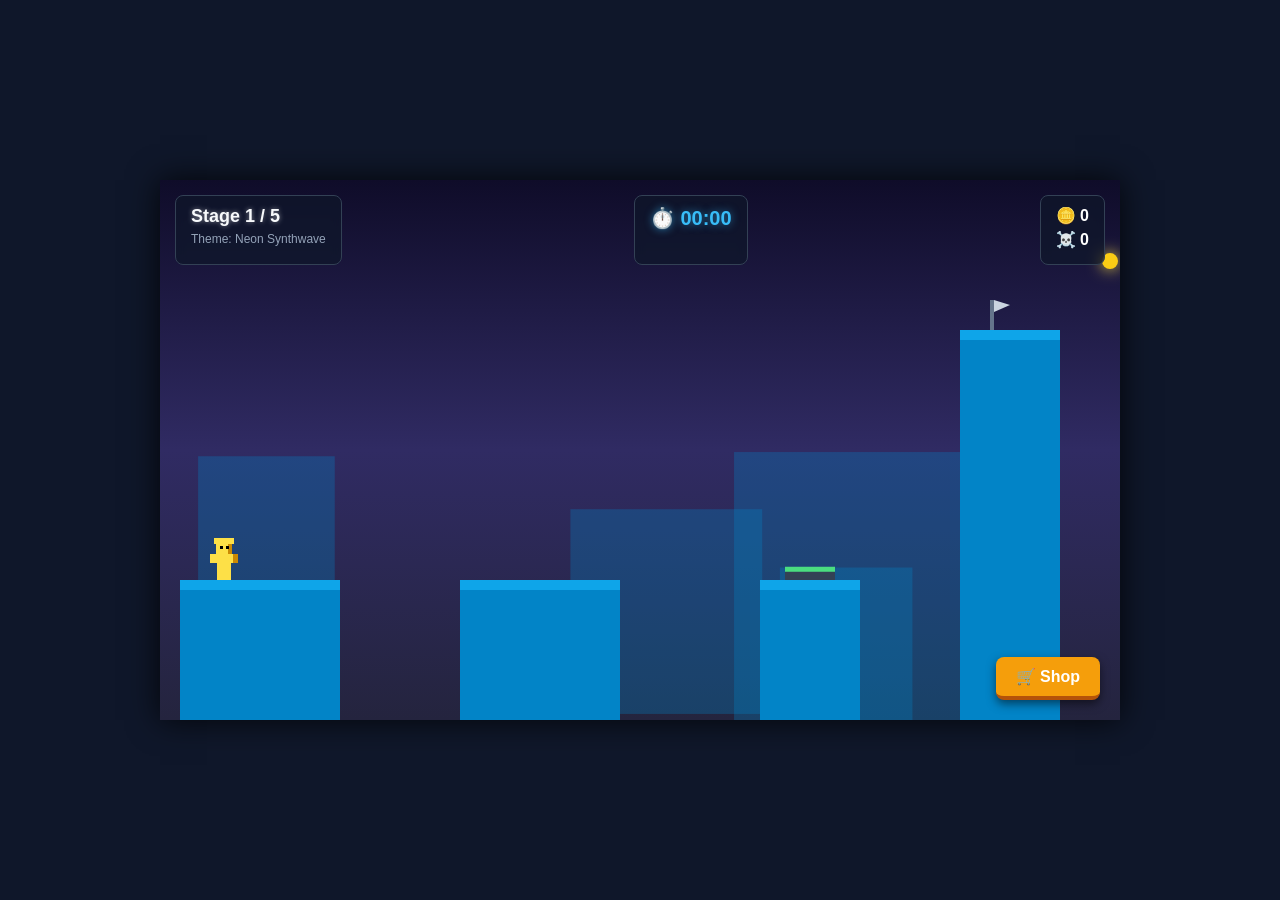
==== index.html @ c8b8598f "Add files via upload" ====
<!DOCTYPE html>
<html lang="en">
<head>
    <meta charset="UTF-8">
    <meta name="viewport" content="width=device-width, initial-scale=1.0, maximum-scale=1.0, user-scalable=no">
    <title>Obby Stage Rush - Advanced Stages</title>
    <style>
        * { box-sizing: border-box; margin: 0; padding: 0; user-select: none; font-family: 'Segoe UI', Tahoma, Geneva, Verdana, sans-serif; }
        body { background: #0f172a; color: white; overflow: hidden; display: flex; justify-content: center; align-items: center; height: 100vh; }
        #game-container { position: relative; width: 100vw; height: 100vh; max-width: 960px; max-height: 540px; background: #000; box-shadow: 0 0 30px rgba(0,0,0,0.8); }
        canvas { display: block; width: 100%; height: 100%; object-fit: contain; }
        
        /* UI Overlay */
        #ui-layer { position: absolute; top: 0; left: 0; width: 100%; padding: 15px; display: flex; justify-content: space-between; pointer-events: none; }
        .ui-box { background: rgba(15, 23, 42, 0.7); backdrop-filter: blur(5px); padding: 10px 15px; border-radius: 8px; border: 1px solid #334155; pointer-events: auto; }
        #top-left h2 { font-size: 18px; color: #f8fafc; text-shadow: 0 0 5px rgba(255,255,255,0.5); }
        #top-left p { font-size: 12px; color: #94a3b8; margin-top: 5px; }
        #top-center { font-size: 20px; font-weight: bold; color: #38bdf8; text-align: center; text-shadow: 0 0 8px rgba(56,189,248,0.6); }
        #top-right { text-align: right; }
        #top-right p { font-size: 16px; margin-bottom: 5px; font-weight: bold; }
        
        /* Buttons */
        .btn-row { position: absolute; bottom: 20px; right: 20px; display: flex; gap: 10px; pointer-events: auto; }
        .action-btn { background: #3b82f6; color: white; border: none; padding: 10px 20px; font-size: 16px; font-weight: bold; border-radius: 8px; cursor: pointer; border-bottom: 4px solid #1d4ed8; transition: transform 0.1s; box-shadow: 0 4px 10px rgba(0,0,0,0.5); }
        .action-btn:active { transform: translateY(4px); border-bottom: 0px; margin-top: 4px; box-shadow: none; }
        .action-btn.shop { background: #f59e0b; border-color: #b45309; }

        /* Modals */
        .modal { position: absolute; top: 0; left: 0; width: 100%; height: 100%; background: rgba(0,0,0,0.85); backdrop-filter: blur(8px); display: flex; justify-content: center; align-items: center; z-index: 100; pointer-events: auto; }
        .hidden { display: none !important; }
        .modal-content { background: #1e293b; padding: 30px; border-radius: 12px; width: 90%; max-width: 600px; text-align: center; border: 2px solid #475569; position: relative; max-height: 90%; overflow-y: auto; box-shadow: 0 0 20px rgba(0,0,0,0.8); }
        .modal-content h1 { margin-bottom: 20px; color: #f8fafc; }
        .close-btn { position: absolute; top: 15px; right: 15px; background: #ef4444; border: none; color: white; width: 30px; height: 30px; border-radius: 5px; cursor: pointer; font-weight: bold; }
        
        /* Shop Grid */
        #shop-items { display: grid; grid-template-columns: repeat(auto-fit, minmax(130px, 1fr)); gap: 15px; margin-bottom: 20px; }
        .shop-card { background: #334155; padding: 15px; border-radius: 8px; text-align: center; border: 2px solid transparent; transition: 0.2s; }
        .shop-card.selected { border-color: #22c55e; background: #064e3b; box-shadow: 0 0 15px rgba(34, 197, 94, 0.4); }
        .shop-card h4 { margin-bottom: 5px; color: #f8fafc; }
        .shop-card p { font-size: 14px; color: #cbd5e1; margin-bottom: 10px; }
        .shop-card button { margin-top: 5px; width: 100%; padding: 8px; border: none; border-radius: 4px; background: #3b82f6; color: white; font-weight: bold; cursor: pointer; transition: 0.2s; }
        .shop-card button:hover:not(:disabled) { background: #2563eb; }
        .shop-card button:disabled { background: #64748b; cursor: not-allowed; }

        /* Mobile Controls */
        #mobile-controls { position: absolute; bottom: 20px; left: 20px; width: calc(100% - 40px); display: none; justify-content: space-between; pointer-events: none; }
        .d-pad { display: flex; gap: 10px; pointer-events: auto; }
        .control-btn { width: 60px; height: 60px; background: rgba(255,255,255,0.1); border: 2px solid rgba(255,255,255,0.3); border-radius: 50%; color: white; font-size: 24px; font-weight: bold; display: flex; justify-content: center; align-items: center; backdrop-filter: blur(4px); }
        .control-btn:active { background: rgba(255,255,255,0.3); }
        .action-pad { pointer-events: auto; }

        @media (max-width: 768px) {
            #mobile-controls { display: flex; }
            .btn-row { top: 20px; bottom: auto; right: 20px; }
            #ui-layer { display: none; } 
        }
    </style>
</head>
<body>

<div id="game-container">
    <canvas id="gameCanvas"></canvas>
    <div id="ui-layer">
        <div class="ui-box" id="top-left">
            <h2 id="level-title">Stage 1 / 5</h2>
            <p id="theme-name">Theme: Neon Synthwave</p>
        </div>
        <div class="ui-box" id="top-center">
            <span id="timer-display">⏱️ 00:00</span>
        </div>
        <div class="ui-box" id="top-right">
            <p id="coin-counter">🪙 0</p>
            <p id="death-counter">☠️ 0</p>
        </div>
    </div>
    <div class="btn-row"><button class="action-btn shop" id="open-shop-btn">🛒 Shop</button></div>
    <div id="mobile-controls">
        <div class="d-pad"><div class="control-btn" id="btn-left">◄</div><div class="control-btn" id="btn-right">►</div></div>
        <div class="action-pad"><div class="control-btn" id="btn-jump">▲</div></div>
    </div>
    <div id="shop-modal" class="modal hidden">
        <div class="modal-content">
            <button class="close-btn" id="close-shop-btn">X</button>
            <h1>Character Shop</h1>
            <p style="margin-bottom: 20px; color: #cbd5e1;">Use coins found in levels to unlock new styles!</p>
            <div id="shop-items"></div>
        </div>
    </div>
</div>

<script>
const canvas = document.getElementById('gameCanvas');
const ctx = canvas.getContext('2d');
canvas.width = 960; canvas.height = 540;

const levelTitleUI = document.getElementById('level-title');
const coinCounterUI = document.getElementById('coin-counter');
const deathCounterUI = document.getElementById('death-counter');
const themeNameUI = document.getElementById('theme-name');
const shopModal = document.getElementById('shop-modal');
const openShopBtn = document.getElementById('open-shop-btn');
const closeShopBtn = document.getElementById('close-shop-btn');
const shopItemsContainer = document.getElementById('shop-items');

let audioCtx = null;
function initAudio() { if (!audioCtx) audioCtx = new (window.AudioContext || window.webkitAudioContext)(); if (audioCtx.state === 'suspended') audioCtx.resume(); }

const SKINS = [
    { id: 'king', name: 'King', cost: 0, color: '#fde047', dark: '#ca8a04', type: 'king' },
    { id: 'knight', name: 'Knight', cost: 10, color: '#84cc16', dark: '#4d7c0f', type: 'knight' },
    { id: 'wizard', name: 'Wizard', cost: 25, color: '#3b82f6', dark: '#1d4ed8', type: 'wizard' },
    { id: 'ninja', name: 'Ninja', cost: 50, color: '#a855f7', dark: '#7e22ce', type: 'ninja' }
];

let unlockedSkins = ['king']; let equippedSkin = SKINS[0];
let coins = 0; let currentLevel = 1; let deaths = 0; let isPaused = false;

const player = {
    x: 50, y: 350, width: 28, height: 38,
    vx: 0, vy: 0, jumpForce: -11.5, 
    grounded: false, jumpsLeft: 2, maxJumps: 2, 
    facingRight: true, scaleX: 1, scaleY: 1, currentFriction: 0.82
};
const GRAVITY = 0.55; 
const BASE_FRICTION = 0.82; 
const ICE_FRICTION = 0.97; // Ice makes it hard to stop

let checkpoint = { x: 50, y: 350 };
let keys = {};
let platforms = []; let lavas = []; let bouncePads = []; let coinsList = []; let checkpointsList = []; let particles = []; 
let movingPlatforms = []; let fragilePlatforms = []; let conveyors = [];
let exitDoor = { x: 880, y: 300, w: 45, h: 65 };
let cameraX = 0; let bgTimer = 0; 
let bgScenery = []; 

const THEMES = [
    { id: 'neon', name: "Neon Synthwave", sky: ["#0f0c29", "#302b63", "#24243e"], platform: "#0ea5e9", base: "#0284c7", danger: "#dc2626", scenery: 'mountains' }, 
    { id: 'lava', name: "Volcano Core", sky: ["#2a0800", "#5c1000", "#1f0400"], platform: "#27272a", base: "#18181b", danger: "#ea580c", scenery: 'volcanoes' },
    { id: 'toxic', name: "Toxic Crumble", sky: ["#022c22", "#064e3b", "#065f46"], platform: "#4ade80", base: "#166534", danger: "#84cc16", scenery: 'spores' },
    { id: 'ice', name: "Slippery Slopes", sky: ["#082f49", "#0c4a6e", "#0284c7"], platform: "#bae6fd", base: "#38bdf8", danger: "#000000", scenery: 'icebergs' },
    { id: 'cyber', name: "The Factory", sky: ["#2e1065", "#4c1d95", "#3b0764"], platform: "#94a3b8", base: "#475569", danger: "#d946ef", scenery: 'city' }
];
let currentTheme = THEMES[0];

function loadProgress() {
    coins = parseInt(localStorage.getItem('obby_coins') || '0');
    unlockedSkins = JSON.parse(localStorage.getItem('obby_skins') || '["king"]');
    equippedSkin = SKINS.find(s => s.id === (localStorage.getItem('obby_equippedSkin') || 'king')) || SKINS[0];
}
function saveProgress() {
    localStorage.setItem('obby_coins', coins.toString());
    localStorage.setItem('obby_skins', JSON.stringify(unlockedSkins));
    localStorage.setItem('obby_equippedSkin', equippedSkin.id);
}

function drawAdvancedCharacter(context, x, y, skin, facingRight, scaleX, scaleY) {
    context.save();
    context.translate(x, y); context.scale(facingRight ? scaleX : -scaleX, scaleY);
    context.fillStyle = skin.color; context.fillRect(-8, -38, 16, 12); context.fillRect(-14, -26, 28, 9); context.fillRect(-7, -17, 14, 17);
    context.fillStyle = skin.dark; context.fillRect(4, -38, 4, 12); context.fillRect(9, -26, 5, 9);
    context.fillStyle = '#000000'; context.fillRect(-4, -34, 3, 3); context.fillRect(2, -34, 3, 3);
    context.fillStyle = skin.color; context.fillRect(-10, -42, 20, 6);
    context.restore();
}

openShopBtn.onclick = () => { isPaused = true; shopModal.classList.remove('hidden'); renderShop(); };
closeShopBtn.onclick = () => { isPaused = false; shopModal.classList.add('hidden'); };

function renderShop() {
    shopItemsContainer.innerHTML = '';
    SKINS.forEach(skin => {
        const isUnlocked = unlockedSkins.includes(skin.id);
        const isEquipped = equippedSkin.id === skin.id;
        const card = document.createElement('div');
        card.className = `shop-card ${isEquipped ? 'selected' : ''}`;
        card.innerHTML = `<h4>${skin.name}</h4><canvas id="preview-${skin.id}" width="60" height="70" style="margin: 0 auto; display: block;"></canvas><p>${isUnlocked ? 'Owned' : '🪙 ' + skin.cost}</p><button ${isEquipped ? 'disabled' : ''}>${isEquipped ? 'Equipped' : isUnlocked ? 'Equip' : 'Buy'}</button>`;
        card.querySelector('button').onclick = () => {
            if (isUnlocked) equippedSkin = skin;
            else if (coins >= skin.cost) { coins -= skin.cost; unlockedSkins.push(skin.id); equippedSkin = skin; }
            saveProgress(); renderShop();
        };
        shopItemsContainer.appendChild(card);
    });
    SKINS.forEach(skin => { const ctx = document.getElementById(`preview-${skin.id}`)?.getContext('2d'); if(ctx) drawAdvancedCharacter(ctx, 30, 60, skin, true, 1.2, 1.2); });
    coinCounterUI.innerText = `🪙 ${coins}`;
}

function spawnParticles(x, y, color, count, speed) {
    for(let i=0; i<count; i++) particles.push({ x, y, vx: (Math.random()-0.5)*speed, vy: (Math.random()-0.5)*speed - 2, life: 1, color, size: Math.random()*4 + 2 });
}

function generateBackgroundScenery() {
    bgScenery = [];
    for(let i = 0; i < 20; i++) {
        bgScenery.push({ x: Math.random() * 3000, y: canvas.height - (Math.random() * 200 + 100), w: Math.random() * 150 + 100, h: Math.random() * 300 + 150, speed: Math.random() * 0.3 + 0.1 });
    }
}

// 🚧 STAGE CREATION LOGIC
function loadLevel(levelNum) {
    platforms = []; lavas = []; bouncePads = []; coinsList = []; checkpointsList = []; particles = []; movingPlatforms = []; fragilePlatforms = []; conveyors = [];
    checkpoint = { x: 50, y: 350 };
    player.x = checkpoint.x; player.y = checkpoint.y; player.vx = 0; player.vy = 0; cameraX = 0; bgTimer = 0;
    
    currentTheme = THEMES[(levelNum - 1) % THEMES.length];
    levelTitleUI.innerText = `Stage ${levelNum} / 5`;
    themeNameUI.innerText = `Theme: ${currentTheme.name}`;
    generateBackgroundScenery();

    const addP = (x, y, w, h, isIce=false) => platforms.push({ x, y, w, h, isIce });
    const addL = (x, y, w, h) => lavas.push({ x, y, w, h });
    const addB = (x, y, w) => bouncePads.push({ x, y, w, h: 15 });
    const addC = (x, y) => checkpointsList.push({ x, y, w: 20, h: 30, reached: false });
    const addCoin = (x, y) => coinsList.push({ x, y, collected: false });
    const addMP = (x, y, w, h, vx, vy, range) => movingPlatforms.push({ x, y, w, h, vx, vy, range, traveled: 0 });
    const addFP = (x, y, w) => fragilePlatforms.push({ x, y, w, h: 15, active: true, timer: 60, respawnTimer: 0 });
    const addConv = (x, y, w, speed) => conveyors.push({ x, y, w, h: 15, speed });

    if(levelNum === 1) {
        addP(20, 400, 160, 200); addP(300, 400, 160, 200); addP(600, 400, 100, 200); addB(625, 385, 50); 
        addP(800, 150, 100, 400); addC(830, 120); addCoin(950, 80); addP(1100, 350, 150, 200); exitDoor = { x: 1150, y: 285, w: 45, h: 65 };
    } else if(levelNum === 2) {
        addP(20, 400, 120, 200); addL(140, 450, 500, 150); addP(200, 350, 60, 20); addP(350, 300, 60, 20); addP(500, 350, 60, 20); 
        addP(640, 400, 100, 200); addC(660, 370); addL(740, 450, 300, 150); addP(850, 300, 60, 20); addCoin(865, 250);
        addP(1040, 400, 150, 200); exitDoor = { x: 1090, y: 335, w: 45, h: 65 };
    } else if(levelNum === 3) {
        addP(20, 400, 120, 200); addL(140, 450, 650, 150); addFP(200, 350, 60); addFP(320, 300, 60); addFP(440, 250, 60); 
        addP(560, 250, 80, 300); addC(580, 220); addMP(700, 250, 80, 20, 1.5, -0.5, 250); addCoin(900, 100);
        addP(1000, 150, 150, 400); exitDoor = { x: 1050, y: 85, w: 45, h: 65 };
    } else if(levelNum === 4) {
        addP(20, 400, 120, 200); addP(200, 400, 200, 200, true); addP(450, 350, 150, 200, true); addL(600, 450, 300, 150); 
        addP(700, 250, 80, 20, true); addCoin(725, 200); addP(900, 400, 200, 200, true); addC(950, 370); addB(1000, 385, 50);
        addP(1150, 150, 150, 400); exitDoor = { x: 1200, y: 85, w: 45, h: 65 };
    } else {
        addP(20, 400, 120, 200); addL(140, 450, 800, 150); addConv(200, 350, 150, 2.5); addConv(420, 280, 150, -2.0); 
        addP(620, 250, 80, 200); addC(630, 220); addMP(750, 250, 60, 20, 0, 2, 200); addCoin(765, 400); addConv(850, 400, 200, 3.0); 
        addP(1100, 350, 150, 200); exitDoor = { x: 1150, y: 285, w: 45, h: 65 };
    }
}

function die() {
    spawnParticles(player.x + 14, player.y + 19, equippedSkin.color, 30, 15);
    deaths++; deathCounterUI.innerText = `☠️ ${deaths}`;
    player.x = checkpoint.x; player.y = checkpoint.y; player.vx = 0; player.vy = 0;
}

function triggerJump() {
    if (player.jumpsLeft > 0 && !isPaused) {
        player.vy = player.jumpForce; player.jumpsLeft--; player.grounded = false;
        player.scaleX = 0.7; player.scaleY = 1.3;
        spawnParticles(player.x + 14, player.y + 38, '#ffffff', 5, 5);
    }
}

window.addEventListener('keydown', (e) => { initAudio(); keys[e.key.toLowerCase()] = true; if (['space', 'w', 'arrowup'].includes(e.key.toLowerCase())) triggerJump(); });
window.addEventListener('keyup', (e) => keys[e.key.toLowerCase()] = false);
const attachBtn = (id, key) => { const el = document.getElementById(id); if(!el) return; el.addEventListener('pointerdown', (e) => { e.preventDefault(); initAudio(); keys[key] = true; if(key==='space') triggerJump(); }); el.addEventListener('pointerup', (e) => { e.preventDefault(); keys[key] = false; }); el.addEventListener('pointercancel', (e) => { e.preventDefault(); keys[key] = false; }); };
attachBtn('btn-left', 'arrowleft'); attachBtn('btn-right', 'arrowright'); attachBtn('btn-jump', 'space');

// FIXED UPDATE FUNCTION
function update() {
    if (isPaused) return;

    if (keys['a'] || keys['arrowleft']) { player.vx -= 1.0; player.facingRight = false; }
    if (keys['d'] || keys['arrowright']) { player.vx += 1.0; player.facingRight = true; }

    player.vy += GRAVITY; 
    player.vx *= player.currentFriction; 
    player.x += player.vx; player.y += player.vy;
    
    player.scaleX += (1 - player.scaleX) * 0.15; player.scaleY += (1 - player.scaleY) * 0.15;
    
    let targetCameraX = player.x - (canvas.width / 3);
    cameraX += (targetCameraX - cameraX) * 0.1;
    if (cameraX < 0) cameraX = 0;

    player.grounded = false;
    player.currentFriction = BASE_FRICTION; // Reset friction each frame

    // Standard & Ice Platforms
    platforms.forEach(p => {
        if (player.x + player.width > p.x && player.x < p.x + p.w) {
            if (player.y + player.height >= p.y && player.y + player.height <= p.y + 25 && player.vy >= 0) {
                player.y = p.y - player.height; player.vy = 0; player.grounded = true; player.jumpsLeft = player.maxJumps;
                if(p.isIce) player.currentFriction = ICE_FRICTION;
            }
        }
    });

    // Conveyor Belts
    conveyors.forEach(c => {
        if (player.x + player.width > c.x && player.x < c.x + c.w) {
            if (player.y + player.height >= c.y && player.y + player.height <= c.y + 25 && player.vy >= 0) {
                player.y = c.y - player.height; player.vy = 0; player.grounded = true; player.jumpsLeft = player.maxJumps;
                player.x += c.speed; // Move player with belt
            }
        }
    });

    // Moving Platforms
    movingPlatforms.forEach(mp => {
        mp.x += mp.vx; mp.y += mp.vy;
        mp.traveled += Math.abs(mp.vx) + Math.abs(mp.vy);
        if(mp.traveled >= mp.range) { mp.vx *= -1; mp.vy *= -1; mp.traveled = 0; }
        if (player.x + player.width > mp.x && player.x < mp.x + mp.w && player.y + player.height >= mp.y && player.y + player.height <= mp.y + 25 && player.vy >= 0) {
            player.y = mp.y - player.height; player.vy = 0; player.grounded = true; player.jumpsLeft = player.maxJumps;
            player.x += mp.vx; player.y += mp.vy; 
        }
    });

    // Fragile Platforms
    fragilePlatforms.forEach(fp => {
        if(!fp.active) {
            fp.respawnTimer--;
            if(fp.respawnTimer <= 0) { fp.active = true; fp.timer = 60; spawnParticles(fp.x + fp.w/2, fp.y, currentTheme.platform, 10, 4); }
            return;
        }
        let playerStanding = false;
        if (player.x + player.width > fp.x && player.x < fp.x + fp.w && player.y + player.height >= fp.y && player.y + player.height <= fp.y + 25 && player.vy >= 0) {
            player.y = fp.y - player.height; player.vy = 0; player.grounded = true; player.jumpsLeft = player.maxJumps; playerStanding = true;
        }
        if(playerStanding || fp.timer < 60) {
            fp.timer--;
            if(fp.timer <= 0) { fp.active = false; fp.respawnTimer = 120; spawnParticles(fp.x + fp.w/2, fp.y, '#94a3b8', 15, 5); }
        }
    });

    // Bounce Pads
    bouncePads.forEach(b => {
        if (player.x + player.width > b.x && player.x < b.x + b.w && player.y + player.height >= b.y && player.y + player.height <= b.y + 20 && player.vy >= 0) {
            player.y = b.y - player.height; player.vy = -17; player.jumpsLeft = player.maxJumps; player.scaleX = 0.5; player.scaleY = 1.6;
            spawnParticles(player.x+14, b.y, '#4ade80', 15, 8);
        }
    });

    // Hazards & Death
    const pxCenter = player.x + player.width/2; 
    lavas.forEach(l => { if (pxCenter > l.x && pxCenter < l.x + l.w && player.y + player.height > l.y + 10) die(); });
    if (player.y > canvas.height + 200) die(); 

    // Checkpoints & Collectibles
    checkpointsList.forEach(cp => {
        if (!cp.reached && player.x + player.width > cp.x && player.x < cp.x + cp.w && player.y + player.height > cp.y && player.y < cp.y + cp.h) {
            cp.reached = true; checkpoint = { x: cp.x + 4, y: cp.y + cp.h - player.height - 2 }; spawnParticles(cp.x+10, cp.y, '#22c55e', 20, 6);
        }
    });
    coinsList.forEach(c => {
        if (!c.collected && Math.hypot((player.x + 14) - c.x, (player.y + 19) - c.y) < 25) {
            c.collected = true; coins++; saveProgress(); coinCounterUI.innerText = `🪙 ${coins}`; spawnParticles(c.x, c.y, '#facc15', 15, 6);
        }
    });

    // Exit Door
    if (player.x + player.width > exitDoor.x && player.x < exitDoor.x + exitDoor.w && player.y + player.height > exitDoor.y && player.y < exitDoor.y + exitDoor.h) {
        currentLevel++; if(currentLevel > 5) currentLevel = 1; loadLevel(currentLevel);
    }

    particles.forEach(p => { p.x += p.vx; p.y += p.vy; p.vy += 0.2; p.life -= 0.03; });
    particles = particles.filter(p => p.life > 0);
}

function draw() {
    bgTimer += 0.03;
    let skyGrad = ctx.createLinearGradient(0, 0, 0, canvas.height);
    skyGrad.addColorStop(0, currentTheme.sky[0]); skyGrad.addColorStop(0.5, currentTheme.sky[1]); skyGrad.addColorStop(1, currentTheme.sky[2]);
    ctx.fillStyle = skyGrad; ctx.fillRect(0, 0, canvas.width, canvas.height);

    ctx.save();
    // Parallax background
    ctx.fillStyle = currentTheme.base; ctx.globalAlpha = 0.3;
    bgScenery.forEach(s => { ctx.fillRect(s.x - (cameraX * s.speed), s.y, s.w, s.h); });
    ctx.restore();

    ctx.save(); ctx.translate(-Math.floor(cameraX), 0);
    
    platforms.forEach(p => {
        ctx.fillStyle = p.isIce ? '#e0f2fe' : currentTheme.platform; ctx.fillRect(p.x, p.y, p.w, 10);
        ctx.fillStyle = p.isIce ? '#7dd3fc' : currentTheme.base; ctx.fillRect(p.x, p.y + 10, p.w, p.h - 10);
    });

    conveyors.forEach(c => {
        ctx.fillStyle = '#64748b'; ctx.fillRect(c.x, c.y, c.w, c.h);
        ctx.fillStyle = '#f8fafc'; 
        let offset = (bgTimer * c.speed * 20) % 20;
        for(let i=0; i<c.w; i+=20) {
            let lineX = c.x + i + offset;
            if(lineX > c.x && lineX < c.x + c.w) ctx.fillRect(lineX, c.y, 4, c.h);
        }
    });

    movingPlatforms.forEach(mp => {
        ctx.fillStyle = '#14b8a6'; ctx.fillRect(mp.x, mp.y, mp.w, 8); 
        ctx.fillStyle = '#0f766e'; ctx.fillRect(mp.x, mp.y + 8, mp.w, mp.h - 8);
    });

    fragilePlatforms.forEach(fp => {
        if(fp.active) {
            let shakeX = (fp.timer < 60) ? (Math.random() - 0.5) * 4 : 0;
            ctx.globalAlpha = fp.timer / 60;
            ctx.fillStyle = '#a855f7'; ctx.fillRect(fp.x + shakeX, fp.y, fp.w, 8);
            ctx.fillStyle = '#7e22ce'; ctx.fillRect(fp.x + shakeX, fp.y + 8, fp.w, fp.h - 8);
            ctx.globalAlpha = 1;
        }
    });

    ctx.fillStyle = currentTheme.danger; ctx.shadowBlur = 15; ctx.shadowColor = currentTheme.danger;
    lavas.forEach(l => {
        ctx.beginPath(); ctx.moveTo(l.x, l.y + l.h); ctx.lineTo(l.x, l.y + 5);
        for(let i=0; i<=l.w; i+=20) { ctx.lineTo(l.x + i, l.y + 5 + Math.sin(bgTimer*3 + i*0.1)*5); }
        ctx.lineTo(l.x + l.w, l.y + l.h); ctx.fill();
        ctx.globalAlpha = 0.5; ctx.fillRect(l.x, l.y+15, l.w, l.h-15); ctx.globalAlpha = 1;
    });
    ctx.shadowBlur = 0;

    bouncePads.forEach(b => {
        ctx.fillStyle = '#334155'; ctx.fillRect(b.x, b.y+5, b.w, b.h-5);
        ctx.fillStyle = '#4ade80'; ctx.fillRect(b.x, b.y + Math.sin(bgTimer*8)*2, b.w, 5); 
    });

    checkpointsList.forEach(cp => {
        ctx.fillStyle = '#64748b'; ctx.fillRect(cp.x, cp.y, 4, cp.h);
        ctx.fillStyle = cp.reached ? '#22c55e' : '#cbd5e1';
        ctx.beginPath(); ctx.moveTo(cp.x + 4, cp.y); ctx.lineTo(cp.x + 20, cp.y + 5); ctx.lineTo(cp.x + 4, cp.y + 12); ctx.fill();
    });

    ctx.shadowBlur = 15; ctx.shadowColor = '#fde047'; ctx.fillStyle = '#facc15';
    coinsList.forEach(c => { if (!c.collected) { ctx.beginPath(); ctx.arc(c.x, c.y + Math.sin(bgTimer*5)*4, 8, 0, Math.PI * 2); ctx.fill(); } });
    ctx.shadowBlur = 0;

    ctx.fillStyle = '#f59e0b'; ctx.fillRect(exitDoor.x, exitDoor.y, exitDoor.w, exitDoor.h);
    
    particles.forEach(p => { ctx.fillStyle = p.color; ctx.globalAlpha = p.life; ctx.beginPath(); ctx.arc(p.x, p.y, p.size, 0, Math.PI*2); ctx.fill(); });
    ctx.globalAlpha = 1;

    drawAdvancedCharacter(ctx, player.x + 14, player.y + 38, equippedSkin, player.facingRight, player.scaleX, player.scaleY);
    ctx.restore();
}

function gameLoop() { update(); draw(); requestAnimationFrame(gameLoop); }

loadProgress(); coinCounterUI.innerText = `🪙 ${coins}`; loadLevel(currentLevel); gameLoop();

</script>
</body>
</html>
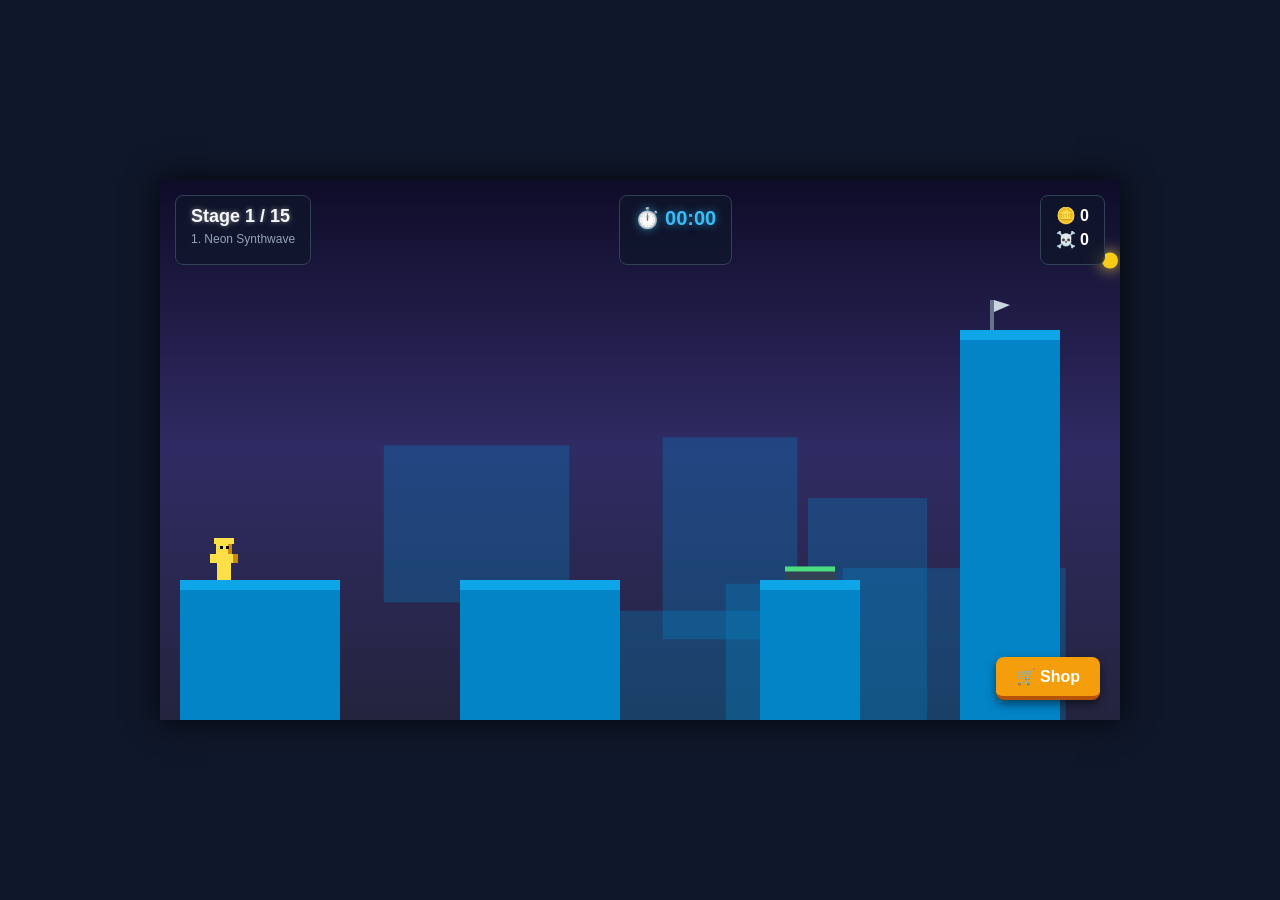
==== commit 3bb90410: "Add files via upload" ====
--- a/index.html
+++ b/index.html
@@ -3,7 +3,7 @@
 <head>
     <meta charset="UTF-8">
     <meta name="viewport" content="width=device-width, initial-scale=1.0, maximum-scale=1.0, user-scalable=no">
-    <title>Obby Stage Rush - Advanced Stages</title>
+    <title>Obby Stage Rush - 15 Stages</title>
     <style>
         * { box-sizing: border-box; margin: 0; padding: 0; user-select: none; font-family: 'Segoe UI', Tahoma, Geneva, Verdana, sans-serif; }
         body { background: #0f172a; color: white; overflow: hidden; display: flex; justify-content: center; align-items: center; height: 100vh; }
@@ -62,7 +62,7 @@
     <canvas id="gameCanvas"></canvas>
     <div id="ui-layer">
         <div class="ui-box" id="top-left">
-            <h2 id="level-title">Stage 1 / 5</h2>
+            <h2 id="level-title">Stage 1 / 15</h2>
             <p id="theme-name">Theme: Neon Synthwave</p>
         </div>
         <div class="ui-box" id="top-center">
@@ -123,7 +123,7 @@
 };
 const GRAVITY = 0.55; 
 const BASE_FRICTION = 0.82; 
-const ICE_FRICTION = 0.97; // Ice makes it hard to stop
+const ICE_FRICTION = 0.97; 
 
 let checkpoint = { x: 50, y: 350 };
 let keys = {};
@@ -134,11 +134,21 @@
 let bgScenery = []; 
 
 const THEMES = [
-    { id: 'neon', name: "Neon Synthwave", sky: ["#0f0c29", "#302b63", "#24243e"], platform: "#0ea5e9", base: "#0284c7", danger: "#dc2626", scenery: 'mountains' }, 
-    { id: 'lava', name: "Volcano Core", sky: ["#2a0800", "#5c1000", "#1f0400"], platform: "#27272a", base: "#18181b", danger: "#ea580c", scenery: 'volcanoes' },
-    { id: 'toxic', name: "Toxic Crumble", sky: ["#022c22", "#064e3b", "#065f46"], platform: "#4ade80", base: "#166534", danger: "#84cc16", scenery: 'spores' },
-    { id: 'ice', name: "Slippery Slopes", sky: ["#082f49", "#0c4a6e", "#0284c7"], platform: "#bae6fd", base: "#38bdf8", danger: "#000000", scenery: 'icebergs' },
-    { id: 'cyber', name: "The Factory", sky: ["#2e1065", "#4c1d95", "#3b0764"], platform: "#94a3b8", base: "#475569", danger: "#d946ef", scenery: 'city' }
+    { id: 'neon', name: "1. Neon Synthwave", sky: ["#0f0c29", "#302b63", "#24243e"], platform: "#0ea5e9", base: "#0284c7", danger: "#dc2626" }, 
+    { id: 'lava', name: "2. Volcano Core", sky: ["#2a0800", "#5c1000", "#1f0400"], platform: "#27272a", base: "#18181b", danger: "#ea580c" },
+    { id: 'toxic', name: "3. Toxic Crumble", sky: ["#022c22", "#064e3b", "#065f46"], platform: "#4ade80", base: "#166534", danger: "#84cc16" },
+    { id: 'ice', name: "4. Slippery Slopes", sky: ["#082f49", "#0c4a6e", "#0284c7"], platform: "#bae6fd", base: "#38bdf8", danger: "#000000" },
+    { id: 'cyber', name: "5. The Factory", sky: ["#2e1065", "#4c1d95", "#3b0764"], platform: "#94a3b8", base: "#475569", danger: "#d946ef" },
+    { id: 'bounce', name: "6. Trampoline Park", sky: ["#4a044e", "#701a75", "#831843"], platform: "#f472b6", base: "#db2777", danger: "#e11d48" },
+    { id: 'elevator', name: "7. Elevator Shaft", sky: ["#171717", "#262626", "#404040"], platform: "#fbbf24", base: "#d97706", danger: "#dc2626" },
+    { id: 'treadmill', name: "8. The Treadmill", sky: ["#1e3a8a", "#1e40af", "#1d4ed8"], platform: "#64748b", base: "#475569", danger: "#ef4444" },
+    { id: 'faith', name: "9. Leap of Faith", sky: ["#000000", "#111827", "#1f2937"], platform: "#34d399", base: "#059669", danger: "#b91c1c" },
+    { id: 'ocean', name: "10. Boiling Ocean", sky: ["#7f1d1d", "#991b1b", "#b91c1c"], platform: "#14b8a6", base: "#0f766e", danger: "#f97316" },
+    { id: 'stairs', name: "11. Fragile Stairs", sky: ["#14532d", "#166534", "#15803d"], platform: "#a3e635", base: "#65a30d", danger: "#b91c1c" },
+    { id: 'chaos', name: "12. Conveyor Chaos", sky: ["#312e81", "#3730a3", "#4338ca"], platform: "#c084fc", base: "#9333ea", danger: "#fb923c" },
+    { id: 'icesky', name: "13. Ice Skyscraper", sky: ["#0c4a6e", "#0369a1", "#0284c7"], platform: "#e0f2fe", base: "#7dd3fc", danger: "#1e1b4b" },
+    { id: 'gauntlet', name: "14. The Gauntlet", sky: ["#27272a", "#3f3f46", "#52525b"], platform: "#f87171", base: "#dc2626", danger: "#991b1b" },
+    { id: 'victory', name: "15. Victory Road", sky: ["#422006", "#713f12", "#a16207"], platform: "#fef08a", base: "#eab308", danger: "#ffffff" }
 ];
 let currentTheme = THEMES[0];
 
@@ -196,15 +206,15 @@
     }
 }
 
-// 🚧 STAGE CREATION LOGIC
+// 15 STAGES
 function loadLevel(levelNum) {
     platforms = []; lavas = []; bouncePads = []; coinsList = []; checkpointsList = []; particles = []; movingPlatforms = []; fragilePlatforms = []; conveyors = [];
     checkpoint = { x: 50, y: 350 };
     player.x = checkpoint.x; player.y = checkpoint.y; player.vx = 0; player.vy = 0; cameraX = 0; bgTimer = 0;
     
     currentTheme = THEMES[(levelNum - 1) % THEMES.length];
-    levelTitleUI.innerText = `Stage ${levelNum} / 5`;
-    themeNameUI.innerText = `Theme: ${currentTheme.name}`;
+    levelTitleUI.innerText = `Stage ${levelNum} / 15`;
+    themeNameUI.innerText = `${currentTheme.name}`;
     generateBackgroundScenery();
 
     const addP = (x, y, w, h, isIce=false) => platforms.push({ x, y, w, h, isIce });
@@ -216,25 +226,94 @@
     const addFP = (x, y, w) => fragilePlatforms.push({ x, y, w, h: 15, active: true, timer: 60, respawnTimer: 0 });
     const addConv = (x, y, w, speed) => conveyors.push({ x, y, w, h: 15, speed });
 
-    if(levelNum === 1) {
+    if(levelNum === 1) { // Neon Synthwave
         addP(20, 400, 160, 200); addP(300, 400, 160, 200); addP(600, 400, 100, 200); addB(625, 385, 50); 
         addP(800, 150, 100, 400); addC(830, 120); addCoin(950, 80); addP(1100, 350, 150, 200); exitDoor = { x: 1150, y: 285, w: 45, h: 65 };
-    } else if(levelNum === 2) {
+    } 
+    else if(levelNum === 2) { // Volcano Core
         addP(20, 400, 120, 200); addL(140, 450, 500, 150); addP(200, 350, 60, 20); addP(350, 300, 60, 20); addP(500, 350, 60, 20); 
         addP(640, 400, 100, 200); addC(660, 370); addL(740, 450, 300, 150); addP(850, 300, 60, 20); addCoin(865, 250);
         addP(1040, 400, 150, 200); exitDoor = { x: 1090, y: 335, w: 45, h: 65 };
-    } else if(levelNum === 3) {
+    } 
+    else if(levelNum === 3) { // Toxic Crumble
         addP(20, 400, 120, 200); addL(140, 450, 650, 150); addFP(200, 350, 60); addFP(320, 300, 60); addFP(440, 250, 60); 
         addP(560, 250, 80, 300); addC(580, 220); addMP(700, 250, 80, 20, 1.5, -0.5, 250); addCoin(900, 100);
         addP(1000, 150, 150, 400); exitDoor = { x: 1050, y: 85, w: 45, h: 65 };
-    } else if(levelNum === 4) {
+    } 
+    else if(levelNum === 4) { // Slippery Slopes
         addP(20, 400, 120, 200); addP(200, 400, 200, 200, true); addP(450, 350, 150, 200, true); addL(600, 450, 300, 150); 
         addP(700, 250, 80, 20, true); addCoin(725, 200); addP(900, 400, 200, 200, true); addC(950, 370); addB(1000, 385, 50);
         addP(1150, 150, 150, 400); exitDoor = { x: 1200, y: 85, w: 45, h: 65 };
-    } else {
+    } 
+    else if(levelNum === 5) { // The Factory
         addP(20, 400, 120, 200); addL(140, 450, 800, 150); addConv(200, 350, 150, 2.5); addConv(420, 280, 150, -2.0); 
         addP(620, 250, 80, 200); addC(630, 220); addMP(750, 250, 60, 20, 0, 2, 200); addCoin(765, 400); addConv(850, 400, 200, 3.0); 
         addP(1100, 350, 150, 200); exitDoor = { x: 1150, y: 285, w: 45, h: 65 };
+    }
+    else if(levelNum === 6) { // Trampoline Park
+        addP(20, 400, 100, 200); addL(120, 450, 900, 150);
+        addB(150, 400, 40); addB(250, 300, 40); addB(350, 200, 40); addB(500, 250, 40); addB(650, 350, 40);
+        addP(800, 300, 80, 200); addC(820, 270); addCoin(840, 200); addP(1000, 300, 150, 200); exitDoor = { x: 1050, y: 235, w: 45, h: 65 };
+    }
+    else if(levelNum === 7) { // Elevator Shaft
+        addP(20, 400, 100, 200);
+        addMP(150, 350, 60, 20, 0, -2, 250); addMP(250, 100, 60, 20, 0, 2, 250); addMP(350, 350, 60, 20, 0, -2, 250);
+        addP(450, 100, 80, 20); addC(460, 70); addL(450, 450, 600, 150);
+        addMP(550, 100, 60, 20, 2, 0, 200); addCoin(650, 50); addP(800, 100, 150, 400); exitDoor = { x: 850, y: 35, w: 45, h: 65 };
+    }
+    else if(levelNum === 8) { // The Treadmill
+        addP(20, 400, 80, 200); addConv(100, 400, 800, -3.5); // Massive belt pushing left
+        addL(300, 380, 50, 20); addL(500, 380, 50, 20); addL(700, 380, 50, 20); // Lava ON the treadmill
+        addP(900, 400, 150, 200); addCoin(950, 300); exitDoor = { x: 950, y: 335, w: 45, h: 65 };
+    }
+    else if(levelNum === 9) { // Leap of Faith
+        checkpoint = { x: 50, y: 50 }; player.x = 50; player.y = 50;
+        addP(20, 100, 100, 400); addL(120, 450, 800, 150);
+        addB(150, 400, 40); addB(350, 400, 40); addB(550, 400, 40); addB(750, 400, 40);
+        addP(900, 100, 150, 400); addCoin(950, 50); exitDoor = { x: 950, y: 35, w: 45, h: 65 };
+    }
+    else if(levelNum === 10) { // Boiling Ocean
+        addP(20, 300, 80, 300); addL(100, 400, 1000, 200);
+        addMP(150, 350, 40, 20, 1.5, 0, 150); addMP(350, 250, 40, 20, 0, 2, 100); addMP(450, 350, 40, 20, 2, 1, 100);
+        addP(650, 250, 60, 20); addC(660, 220); addCoin(670, 150);
+        addMP(750, 250, 40, 20, 2, -1, 150); addP(950, 150, 150, 400); exitDoor = { x: 1000, y: 85, w: 45, h: 65 };
+    }
+    else if(levelNum === 11) { // Fragile Stairs
+        addP(20, 400, 100, 200); addL(120, 450, 800, 150);
+        addFP(150, 380, 50); addFP(220, 330, 50); addFP(290, 280, 50); addFP(360, 230, 50); addFP(430, 180, 50);
+        addP(520, 150, 80, 400); addC(530, 120); addCoin(550, 50);
+        addFP(650, 180, 50); addFP(720, 230, 50); addFP(790, 280, 50);
+        addP(880, 330, 150, 250); exitDoor = { x: 930, y: 265, w: 45, h: 65 };
+    }
+    else if(levelNum === 12) { // Conveyor Chaos
+        addP(20, 400, 80, 200); addL(100, 450, 800, 150);
+        addConv(150, 350, 100, 4.0); addConv(300, 280, 100, -4.0); addConv(450, 210, 100, 4.0);
+        addP(600, 200, 80, 400); addC(610, 170); addCoin(630, 100);
+        addConv(750, 300, 150, -5.0); addP(950, 300, 150, 300); exitDoor = { x: 1000, y: 235, w: 45, h: 65 };
+    }
+    else if(levelNum === 13) { // Ice Skyscraper
+        addP(20, 400, 100, 200); addL(120, 450, 800, 150);
+        addP(150, 350, 60, 20, true); addP(250, 250, 60, 20, true); addP(150, 150, 60, 20, true);
+        addP(350, 100, 80, 20, true); addC(360, 70); addCoin(380, 20);
+        addP(500, 150, 60, 20, true); addP(650, 250, 60, 20, true); addP(800, 350, 60, 20, true);
+        addP(950, 400, 150, 200); exitDoor = { x: 1000, y: 335, w: 45, h: 65 };
+    }
+    else if(levelNum === 14) { // The Gauntlet
+        addP(20, 400, 80, 200); addL(100, 450, 1100, 150);
+        addP(120, 350, 60, 20, true); // Ice
+        addConv(220, 300, 100, 3.0); // Conveyor
+        addFP(360, 250, 60); // Fragile
+        addB(460, 350, 40); // Bounce
+        addP(550, 150, 80, 400); addC(560, 120); // Checkpoint
+        addMP(680, 150, 60, 20, 0, 3, 200); // Moving
+        addCoin(700, 400); 
+        addB(750, 400, 40);
+        addP(900, 150, 150, 400); exitDoor = { x: 950, y: 85, w: 45, h: 65 };
+    }
+    else if(levelNum === 15) { // Victory Road
+        addP(20, 400, 100, 200);
+        for(let i=0; i<10; i++) { addCoin(150 + (i*50), 380 - (i*30)); addP(140 + (i*50), 400 - (i*30), 40, 10); }
+        addP(650, 100, 300, 500); exitDoor = { x: 750, y: 35, w: 45, h: 65 };
     }
 }
 
@@ -257,7 +336,6 @@
 const attachBtn = (id, key) => { const el = document.getElementById(id); if(!el) return; el.addEventListener('pointerdown', (e) => { e.preventDefault(); initAudio(); keys[key] = true; if(key==='space') triggerJump(); }); el.addEventListener('pointerup', (e) => { e.preventDefault(); keys[key] = false; }); el.addEventListener('pointercancel', (e) => { e.preventDefault(); keys[key] = false; }); };
 attachBtn('btn-left', 'arrowleft'); attachBtn('btn-right', 'arrowright'); attachBtn('btn-jump', 'space');
 
-// FIXED UPDATE FUNCTION
 function update() {
     if (isPaused) return;
 
@@ -275,7 +353,7 @@
     if (cameraX < 0) cameraX = 0;
 
     player.grounded = false;
-    player.currentFriction = BASE_FRICTION; // Reset friction each frame
+    player.currentFriction = BASE_FRICTION;
 
     // Standard & Ice Platforms
     platforms.forEach(p => {
@@ -292,7 +370,7 @@
         if (player.x + player.width > c.x && player.x < c.x + c.w) {
             if (player.y + player.height >= c.y && player.y + player.height <= c.y + 25 && player.vy >= 0) {
                 player.y = c.y - player.height; player.vy = 0; player.grounded = true; player.jumpsLeft = player.maxJumps;
-                player.x += c.speed; // Move player with belt
+                player.x += c.speed;
             }
         }
     });
@@ -352,7 +430,7 @@
 
     // Exit Door
     if (player.x + player.width > exitDoor.x && player.x < exitDoor.x + exitDoor.w && player.y + player.height > exitDoor.y && player.y < exitDoor.y + exitDoor.h) {
-        currentLevel++; if(currentLevel > 5) currentLevel = 1; loadLevel(currentLevel);
+        currentLevel++; if(currentLevel > 15) currentLevel = 1; loadLevel(currentLevel);
     }
 
     particles.forEach(p => { p.x += p.vx; p.y += p.vy; p.vy += 0.2; p.life -= 0.03; });
@@ -366,7 +444,6 @@
     ctx.fillStyle = skyGrad; ctx.fillRect(0, 0, canvas.width, canvas.height);
 
     ctx.save();
-    // Parallax background
     ctx.fillStyle = currentTheme.base; ctx.globalAlpha = 0.3;
     bgScenery.forEach(s => { ctx.fillRect(s.x - (cameraX * s.speed), s.y, s.w, s.h); });
     ctx.restore();
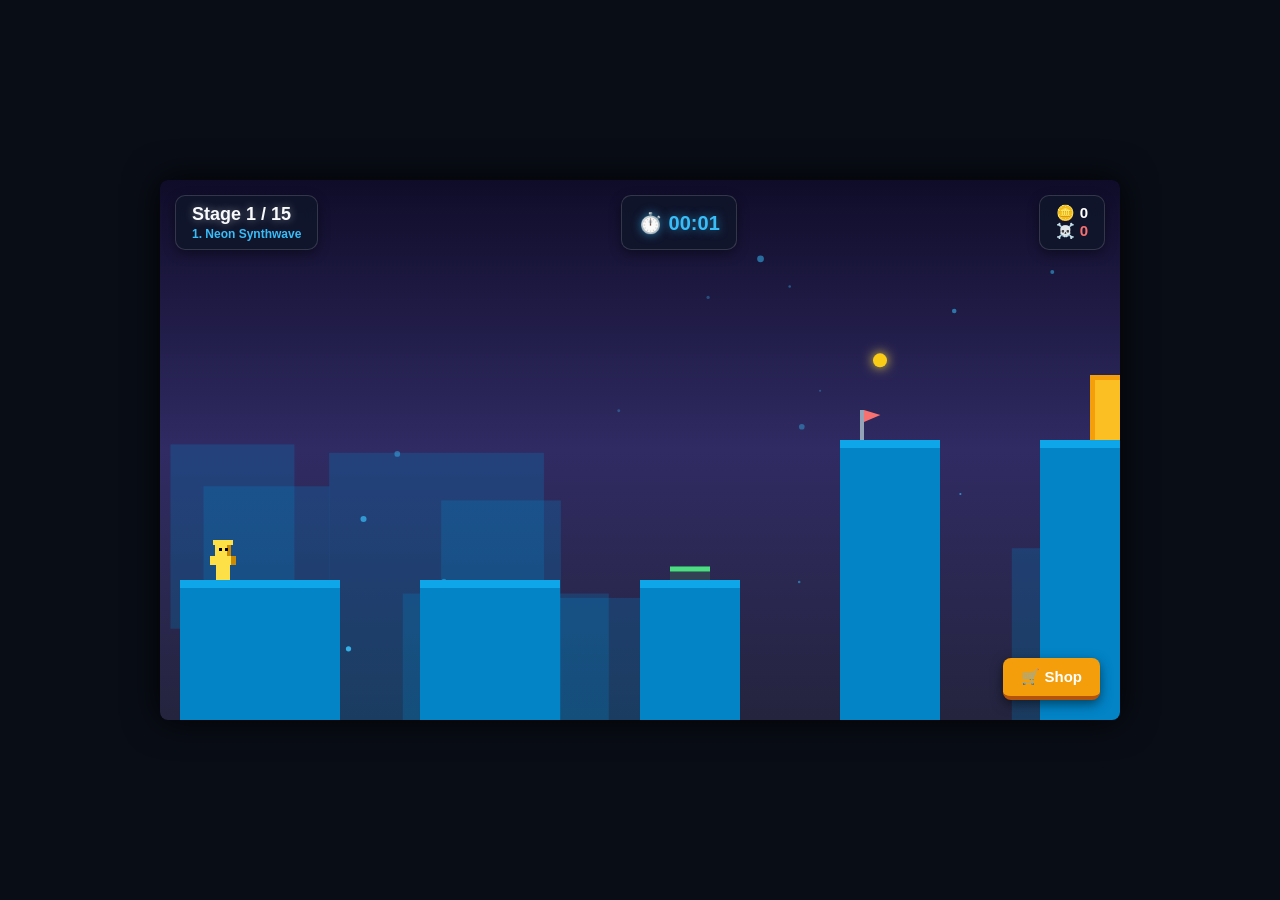
==== commit 03949760: "Add files via upload" ====
--- a/index.html
+++ b/index.html
@@ -3,55 +3,54 @@
 <head>
     <meta charset="UTF-8">
     <meta name="viewport" content="width=device-width, initial-scale=1.0, maximum-scale=1.0, user-scalable=no">
-    <title>Obby Stage Rush - 15 Stages</title>
+    <title>Obby Stage Rush - 15 Stages Deluxe</title>
     <style>
         * { box-sizing: border-box; margin: 0; padding: 0; user-select: none; font-family: 'Segoe UI', Tahoma, Geneva, Verdana, sans-serif; }
-        body { background: #0f172a; color: white; overflow: hidden; display: flex; justify-content: center; align-items: center; height: 100vh; }
-        #game-container { position: relative; width: 100vw; height: 100vh; max-width: 960px; max-height: 540px; background: #000; box-shadow: 0 0 30px rgba(0,0,0,0.8); }
+        body { background: #090d16; color: white; overflow: hidden; display: flex; justify-content: center; align-items: center; height: 100vh; }
+        #game-container { position: relative; width: 100vw; height: 100vh; max-width: 960px; max-height: 540px; background: #000; box-shadow: 0 0 35px rgba(0,0,0,0.9); border-radius: 8px; overflow: hidden; }
         canvas { display: block; width: 100%; height: 100%; object-fit: contain; }
         
         /* UI Overlay */
-        #ui-layer { position: absolute; top: 0; left: 0; width: 100%; padding: 15px; display: flex; justify-content: space-between; pointer-events: none; }
-        .ui-box { background: rgba(15, 23, 42, 0.7); backdrop-filter: blur(5px); padding: 10px 15px; border-radius: 8px; border: 1px solid #334155; pointer-events: auto; }
-        #top-left h2 { font-size: 18px; color: #f8fafc; text-shadow: 0 0 5px rgba(255,255,255,0.5); }
-        #top-left p { font-size: 12px; color: #94a3b8; margin-top: 5px; }
-        #top-center { font-size: 20px; font-weight: bold; color: #38bdf8; text-align: center; text-shadow: 0 0 8px rgba(56,189,248,0.6); }
+        #ui-layer { position: absolute; top: 0; left: 0; width: 100%; padding: 15px; display: flex; justify-content: space-between; pointer-events: none; z-index: 10; }
+        .ui-box { background: rgba(15, 23, 42, 0.75); backdrop-filter: blur(8px); padding: 8px 16px; border-radius: 10px; border: 1px solid rgba(255,255,255,0.15); pointer-events: auto; box-shadow: 0 4px 12px rgba(0,0,0,0.4); }
+        #top-left h2 { font-size: 18px; color: #f8fafc; text-shadow: 0 0 8px rgba(255,255,255,0.4); }
+        #top-left p { font-size: 12px; color: #38bdf8; margin-top: 2px; font-weight: 600; }
+        #top-center { font-size: 20px; font-weight: bold; color: #38bdf8; text-align: center; text-shadow: 0 0 10px rgba(56,189,248,0.6); display: flex; align-items: center; gap: 8px; }
         #top-right { text-align: right; }
-        #top-right p { font-size: 16px; margin-bottom: 5px; font-weight: bold; }
+        #top-right p { font-size: 15px; font-weight: bold; }
         
         /* Buttons */
-        .btn-row { position: absolute; bottom: 20px; right: 20px; display: flex; gap: 10px; pointer-events: auto; }
-        .action-btn { background: #3b82f6; color: white; border: none; padding: 10px 20px; font-size: 16px; font-weight: bold; border-radius: 8px; cursor: pointer; border-bottom: 4px solid #1d4ed8; transition: transform 0.1s; box-shadow: 0 4px 10px rgba(0,0,0,0.5); }
-        .action-btn:active { transform: translateY(4px); border-bottom: 0px; margin-top: 4px; box-shadow: none; }
+        .btn-row { position: absolute; bottom: 20px; right: 20px; display: flex; gap: 10px; pointer-events: auto; z-index: 10; }
+        .action-btn { background: #3b82f6; color: white; border: none; padding: 10px 18px; font-size: 15px; font-weight: bold; border-radius: 8px; cursor: pointer; border-bottom: 4px solid #1d4ed8; transition: transform 0.1s; box-shadow: 0 4px 12px rgba(0,0,0,0.5); }
+        .action-btn:active { transform: translateY(3px); border-bottom: 1px solid #1d4ed8; }
         .action-btn.shop { background: #f59e0b; border-color: #b45309; }
 
         /* Modals */
         .modal { position: absolute; top: 0; left: 0; width: 100%; height: 100%; background: rgba(0,0,0,0.85); backdrop-filter: blur(8px); display: flex; justify-content: center; align-items: center; z-index: 100; pointer-events: auto; }
         .hidden { display: none !important; }
-        .modal-content { background: #1e293b; padding: 30px; border-radius: 12px; width: 90%; max-width: 600px; text-align: center; border: 2px solid #475569; position: relative; max-height: 90%; overflow-y: auto; box-shadow: 0 0 20px rgba(0,0,0,0.8); }
-        .modal-content h1 { margin-bottom: 20px; color: #f8fafc; }
-        .close-btn { position: absolute; top: 15px; right: 15px; background: #ef4444; border: none; color: white; width: 30px; height: 30px; border-radius: 5px; cursor: pointer; font-weight: bold; }
+        .modal-content { background: #1e293b; padding: 30px; border-radius: 14px; width: 90%; max-width: 550px; text-align: center; border: 2px solid #475569; position: relative; max-height: 90%; overflow-y: auto; box-shadow: 0 0 30px rgba(0,0,0,0.8); }
+        .modal-content h1 { margin-bottom: 15px; color: #f8fafc; text-shadow: 0 0 10px rgba(255,255,255,0.3); }
+        .close-btn { position: absolute; top: 15px; right: 15px; background: #ef4444; border: none; color: white; width: 32px; height: 32px; border-radius: 6px; cursor: pointer; font-weight: bold; }
         
         /* Shop Grid */
-        #shop-items { display: grid; grid-template-columns: repeat(auto-fit, minmax(130px, 1fr)); gap: 15px; margin-bottom: 20px; }
-        .shop-card { background: #334155; padding: 15px; border-radius: 8px; text-align: center; border: 2px solid transparent; transition: 0.2s; }
+        #shop-items { display: grid; grid-template-columns: repeat(auto-fit, minmax(110px, 1fr)); gap: 12px; margin-bottom: 20px; }
+        .shop-card { background: #334155; padding: 12px; border-radius: 10px; text-align: center; border: 2px solid transparent; transition: 0.2s; }
         .shop-card.selected { border-color: #22c55e; background: #064e3b; box-shadow: 0 0 15px rgba(34, 197, 94, 0.4); }
-        .shop-card h4 { margin-bottom: 5px; color: #f8fafc; }
-        .shop-card p { font-size: 14px; color: #cbd5e1; margin-bottom: 10px; }
-        .shop-card button { margin-top: 5px; width: 100%; padding: 8px; border: none; border-radius: 4px; background: #3b82f6; color: white; font-weight: bold; cursor: pointer; transition: 0.2s; }
-        .shop-card button:hover:not(:disabled) { background: #2563eb; }
+        .shop-card h4 { margin-bottom: 5px; color: #f8fafc; font-size: 14px; }
+        .shop-card p { font-size: 13px; color: #cbd5e1; margin-bottom: 8px; }
+        .shop-card button { width: 100%; padding: 6px; border: none; border-radius: 5px; background: #3b82f6; color: white; font-weight: bold; cursor: pointer; }
         .shop-card button:disabled { background: #64748b; cursor: not-allowed; }
 
         /* Mobile Controls */
-        #mobile-controls { position: absolute; bottom: 20px; left: 20px; width: calc(100% - 40px); display: none; justify-content: space-between; pointer-events: none; }
+        #mobile-controls { position: absolute; bottom: 20px; left: 20px; width: calc(100% - 40px); display: none; justify-content: space-between; pointer-events: none; z-index: 10; }
         .d-pad { display: flex; gap: 10px; pointer-events: auto; }
-        .control-btn { width: 60px; height: 60px; background: rgba(255,255,255,0.1); border: 2px solid rgba(255,255,255,0.3); border-radius: 50%; color: white; font-size: 24px; font-weight: bold; display: flex; justify-content: center; align-items: center; backdrop-filter: blur(4px); }
-        .control-btn:active { background: rgba(255,255,255,0.3); }
+        .control-btn { width: 55px; height: 55px; background: rgba(255,255,255,0.15); border: 2px solid rgba(255,255,255,0.3); border-radius: 50%; color: white; font-size: 22px; font-weight: bold; display: flex; justify-content: center; align-items: center; backdrop-filter: blur(4px); }
+        .control-btn:active { background: rgba(255,255,255,0.4); }
         .action-pad { pointer-events: auto; }
 
         @media (max-width: 768px) {
             #mobile-controls { display: flex; }
-            .btn-row { top: 20px; bottom: auto; right: 20px; }
+            .btn-row { top: 15px; bottom: auto; right: 15px; }
             #ui-layer { display: none; } 
         }
     </style>
@@ -63,14 +62,14 @@
     <div id="ui-layer">
         <div class="ui-box" id="top-left">
             <h2 id="level-title">Stage 1 / 15</h2>
-            <p id="theme-name">Theme: Neon Synthwave</p>
+            <p id="theme-name">Neon Synthwave</p>
         </div>
         <div class="ui-box" id="top-center">
             <span id="timer-display">⏱️ 00:00</span>
         </div>
         <div class="ui-box" id="top-right">
             <p id="coin-counter">🪙 0</p>
-            <p id="death-counter">☠️ 0</p>
+            <p id="death-counter" style="color: #f87171;">☠️ 0</p>
         </div>
     </div>
     <div class="btn-row"><button class="action-btn shop" id="open-shop-btn">🛒 Shop</button></div>
@@ -78,12 +77,24 @@
         <div class="d-pad"><div class="control-btn" id="btn-left">◄</div><div class="control-btn" id="btn-right">►</div></div>
         <div class="action-pad"><div class="control-btn" id="btn-jump">▲</div></div>
     </div>
+    
+    <!-- Shop Modal -->
     <div id="shop-modal" class="modal hidden">
         <div class="modal-content">
             <button class="close-btn" id="close-shop-btn">X</button>
-            <h1>Character Shop</h1>
-            <p style="margin-bottom: 20px; color: #cbd5e1;">Use coins found in levels to unlock new styles!</p>
+            <h1>Skins Shop</h1>
+            <p style="margin-bottom: 15px; color: #cbd5e1;">Collect stage coins to unlock cool characters!</p>
             <div id="shop-items"></div>
+        </div>
+    </div>
+
+    <!-- Victory Modal -->
+    <div id="victory-modal" class="modal hidden">
+        <div class="modal-content">
+            <h1 style="color: #facc15;">🎉 YOU BEAT THE GAME! 🎉</h1>
+            <p style="margin: 15px 0; color: #cbd5e1;">Congratulations! You completed all 15 intense stages!</p>
+            <p id="final-stats" style="font-size: 18px; font-weight: bold; color: #38bdf8; margin-bottom: 20px;"></p>
+            <button class="action-btn" id="restart-game-btn" style="background: #22c55e; border-color: #15803d;">Play Again 🔄</button>
         </div>
     </div>
 </div>
@@ -97,26 +108,31 @@
 const coinCounterUI = document.getElementById('coin-counter');
 const deathCounterUI = document.getElementById('death-counter');
 const themeNameUI = document.getElementById('theme-name');
+const timerDisplayUI = document.getElementById('timer-display');
 const shopModal = document.getElementById('shop-modal');
+const victoryModal = document.getElementById('victory-modal');
 const openShopBtn = document.getElementById('open-shop-btn');
 const closeShopBtn = document.getElementById('close-shop-btn');
+const restartGameBtn = document.getElementById('restart-game-btn');
 const shopItemsContainer = document.getElementById('shop-items');
+const finalStatsUI = document.getElementById('final-stats');
 
 let audioCtx = null;
 function initAudio() { if (!audioCtx) audioCtx = new (window.AudioContext || window.webkitAudioContext)(); if (audioCtx.state === 'suspended') audioCtx.resume(); }
 
 const SKINS = [
-    { id: 'king', name: 'King', cost: 0, color: '#fde047', dark: '#ca8a04', type: 'king' },
-    { id: 'knight', name: 'Knight', cost: 10, color: '#84cc16', dark: '#4d7c0f', type: 'knight' },
-    { id: 'wizard', name: 'Wizard', cost: 25, color: '#3b82f6', dark: '#1d4ed8', type: 'wizard' },
-    { id: 'ninja', name: 'Ninja', cost: 50, color: '#a855f7', dark: '#7e22ce', type: 'ninja' }
+    { id: 'king', name: 'King', cost: 0, color: '#fde047', dark: '#ca8a04' },
+    { id: 'knight', name: 'Knight', cost: 10, color: '#84cc16', dark: '#4d7c0f' },
+    { id: 'wizard', name: 'Wizard', cost: 25, color: '#3b82f6', dark: '#1d4ed8' },
+    { id: 'ninja', name: 'Ninja', cost: 50, color: '#a855f7', dark: '#7e22ce' }
 ];
 
 let unlockedSkins = ['king']; let equippedSkin = SKINS[0];
 let coins = 0; let currentLevel = 1; let deaths = 0; let isPaused = false;
+let gameStartTime = Date.now();
 
 const player = {
-    x: 50, y: 350, width: 28, height: 38,
+    x: 50, y: 350, width: 26, height: 36,
     vx: 0, vy: 0, jumpForce: -11.5, 
     grounded: false, jumpsLeft: 2, maxJumps: 2, 
     facingRight: true, scaleX: 1, scaleY: 1, currentFriction: 0.82
@@ -129,26 +145,27 @@
 let keys = {};
 let platforms = []; let lavas = []; let bouncePads = []; let coinsList = []; let checkpointsList = []; let particles = []; 
 let movingPlatforms = []; let fragilePlatforms = []; let conveyors = [];
+let ambientParticles = [];
 let exitDoor = { x: 880, y: 300, w: 45, h: 65 };
 let cameraX = 0; let bgTimer = 0; 
 let bgScenery = []; 
 
 const THEMES = [
-    { id: 'neon', name: "1. Neon Synthwave", sky: ["#0f0c29", "#302b63", "#24243e"], platform: "#0ea5e9", base: "#0284c7", danger: "#dc2626" }, 
-    { id: 'lava', name: "2. Volcano Core", sky: ["#2a0800", "#5c1000", "#1f0400"], platform: "#27272a", base: "#18181b", danger: "#ea580c" },
-    { id: 'toxic', name: "3. Toxic Crumble", sky: ["#022c22", "#064e3b", "#065f46"], platform: "#4ade80", base: "#166534", danger: "#84cc16" },
-    { id: 'ice', name: "4. Slippery Slopes", sky: ["#082f49", "#0c4a6e", "#0284c7"], platform: "#bae6fd", base: "#38bdf8", danger: "#000000" },
-    { id: 'cyber', name: "5. The Factory", sky: ["#2e1065", "#4c1d95", "#3b0764"], platform: "#94a3b8", base: "#475569", danger: "#d946ef" },
-    { id: 'bounce', name: "6. Trampoline Park", sky: ["#4a044e", "#701a75", "#831843"], platform: "#f472b6", base: "#db2777", danger: "#e11d48" },
-    { id: 'elevator', name: "7. Elevator Shaft", sky: ["#171717", "#262626", "#404040"], platform: "#fbbf24", base: "#d97706", danger: "#dc2626" },
-    { id: 'treadmill', name: "8. The Treadmill", sky: ["#1e3a8a", "#1e40af", "#1d4ed8"], platform: "#64748b", base: "#475569", danger: "#ef4444" },
-    { id: 'faith', name: "9. Leap of Faith", sky: ["#000000", "#111827", "#1f2937"], platform: "#34d399", base: "#059669", danger: "#b91c1c" },
-    { id: 'ocean', name: "10. Boiling Ocean", sky: ["#7f1d1d", "#991b1b", "#b91c1c"], platform: "#14b8a6", base: "#0f766e", danger: "#f97316" },
-    { id: 'stairs', name: "11. Fragile Stairs", sky: ["#14532d", "#166534", "#15803d"], platform: "#a3e635", base: "#65a30d", danger: "#b91c1c" },
-    { id: 'chaos', name: "12. Conveyor Chaos", sky: ["#312e81", "#3730a3", "#4338ca"], platform: "#c084fc", base: "#9333ea", danger: "#fb923c" },
-    { id: 'icesky', name: "13. Ice Skyscraper", sky: ["#0c4a6e", "#0369a1", "#0284c7"], platform: "#e0f2fe", base: "#7dd3fc", danger: "#1e1b4b" },
-    { id: 'gauntlet', name: "14. The Gauntlet", sky: ["#27272a", "#3f3f46", "#52525b"], platform: "#f87171", base: "#dc2626", danger: "#991b1b" },
-    { id: 'victory', name: "15. Victory Road", sky: ["#422006", "#713f12", "#a16207"], platform: "#fef08a", base: "#eab308", danger: "#ffffff" }
+    { id: 'neon', name: "1. Neon Synthwave", sky: ["#0f0c29", "#302b63", "#24243e"], platform: "#0ea5e9", base: "#0284c7", danger: "#ef4444", weather: 'cyber' }, 
+    { id: 'lava', name: "2. Volcano Core", sky: ["#2a0800", "#5c1000", "#1f0400"], platform: "#3f3f46", base: "#18181b", danger: "#f97316", weather: 'embers' },
+    { id: 'toxic', name: "3. Toxic Crumble", sky: ["#022c22", "#064e3b", "#065f46"], platform: "#4ade80", base: "#166534", danger: "#84cc16", weather: 'spores' },
+    { id: 'ice', name: "4. Slippery Slopes", sky: ["#082f49", "#0c4a6e", "#0284c7"], platform: "#bae6fd", base: "#38bdf8", danger: "#0f172a", weather: 'snow' },
+    { id: 'cyber', name: "5. The Factory", sky: ["#2e1065", "#4c1d95", "#3b0764"], platform: "#94a3b8", base: "#475569", danger: "#d946ef", weather: 'cyber' },
+    { id: 'bounce', name: "6. Trampoline Park", sky: ["#4a044e", "#701a75", "#831843"], platform: "#f472b6", base: "#db2777", danger: "#e11d48", weather: 'confetti' },
+    { id: 'elevator', name: "7. Elevator Shaft", sky: ["#171717", "#262626", "#404040"], platform: "#fbbf24", base: "#d97706", danger: "#ef4444", weather: 'cyber' },
+    { id: 'treadmill', name: "8. The Treadmill", sky: ["#1e3a8a", "#1e40af", "#1d4ed8"], platform: "#64748b", base: "#475569", danger: "#f97316", weather: 'embers' },
+    { id: 'faith', name: "9. Leap of Faith", sky: ["#020617", "#0f172a", "#1e293b"], platform: "#34d399", base: "#059669", danger: "#dc2626", weather: 'stars' },
+    { id: 'ocean', name: "10. Boiling Ocean", sky: ["#450a0a", "#7f1d1d", "#991b1b"], platform: "#38bdf8", base: "#0284c7", danger: "#f97316", weather: 'embers' },
+    { id: 'stairs', name: "11. Fragile Stairs", sky: ["#14532d", "#166534", "#15803d"], platform: "#a3e635", base: "#65a30d", danger: "#dc2626", weather: 'spores' },
+    { id: 'chaos', name: "12. Conveyor Chaos", sky: ["#312e81", "#3730a3", "#4338ca"], platform: "#c084fc", base: "#9333ea", danger: "#f97316", weather: 'cyber' },
+    { id: 'icesky', name: "13. Ice Skyscraper", sky: ["#0c4a6e", "#0369a1", "#0284c7"], platform: "#f0f9ff", base: "#7dd3fc", danger: "#0284c7", weather: 'snow' },
+    { id: 'gauntlet', name: "14. The Gauntlet", sky: ["#18181b", "#27272a", "#3f3f46"], platform: "#f87171", base: "#dc2626", danger: "#b91c1c", weather: 'embers' },
+    { id: 'victory', name: "15. Victory Road", sky: ["#422006", "#713f12", "#a16207"], platform: "#fef08a", base: "#eab308", danger: "#ffffff", weather: 'confetti' }
 ];
 let currentTheme = THEMES[0];
 
@@ -166,15 +183,16 @@
 function drawAdvancedCharacter(context, x, y, skin, facingRight, scaleX, scaleY) {
     context.save();
     context.translate(x, y); context.scale(facingRight ? scaleX : -scaleX, scaleY);
-    context.fillStyle = skin.color; context.fillRect(-8, -38, 16, 12); context.fillRect(-14, -26, 28, 9); context.fillRect(-7, -17, 14, 17);
-    context.fillStyle = skin.dark; context.fillRect(4, -38, 4, 12); context.fillRect(9, -26, 5, 9);
-    context.fillStyle = '#000000'; context.fillRect(-4, -34, 3, 3); context.fillRect(2, -34, 3, 3);
-    context.fillStyle = skin.color; context.fillRect(-10, -42, 20, 6);
+    context.fillStyle = skin.color; context.fillRect(-8, -36, 16, 12); context.fillRect(-13, -24, 26, 9); context.fillRect(-7, -15, 14, 15);
+    context.fillStyle = skin.dark; context.fillRect(4, -36, 4, 12); context.fillRect(8, -24, 5, 9);
+    context.fillStyle = '#000000'; context.fillRect(-4, -32, 3, 3); context.fillRect(2, -32, 3, 3);
+    context.fillStyle = skin.color; context.fillRect(-10, -40, 20, 5);
     context.restore();
 }
 
 openShopBtn.onclick = () => { isPaused = true; shopModal.classList.remove('hidden'); renderShop(); };
 closeShopBtn.onclick = () => { isPaused = false; shopModal.classList.add('hidden'); };
+restartGameBtn.onclick = () => { victoryModal.classList.add('hidden'); currentLevel = 1; deaths = 0; gameStartTime = Date.now(); loadLevel(1); isPaused = false; };
 
 function renderShop() {
     shopItemsContainer.innerHTML = '';
@@ -183,7 +201,7 @@
         const isEquipped = equippedSkin.id === skin.id;
         const card = document.createElement('div');
         card.className = `shop-card ${isEquipped ? 'selected' : ''}`;
-        card.innerHTML = `<h4>${skin.name}</h4><canvas id="preview-${skin.id}" width="60" height="70" style="margin: 0 auto; display: block;"></canvas><p>${isUnlocked ? 'Owned' : '🪙 ' + skin.cost}</p><button ${isEquipped ? 'disabled' : ''}>${isEquipped ? 'Equipped' : isUnlocked ? 'Equip' : 'Buy'}</button>`;
+        card.innerHTML = `<h4>${skin.name}</h4><canvas id="preview-${skin.id}" width="60" height="60" style="margin: 0 auto; display: block;"></canvas><p>${isUnlocked ? 'Owned' : '🪙 ' + skin.cost}</p><button ${isEquipped ? 'disabled' : ''}>${isEquipped ? 'Equipped' : isUnlocked ? 'Equip' : 'Buy'}</button>`;
         card.querySelector('button').onclick = () => {
             if (isUnlocked) equippedSkin = skin;
             else if (coins >= skin.cost) { coins -= skin.cost; unlockedSkins.push(skin.id); equippedSkin = skin; }
@@ -191,7 +209,7 @@
         };
         shopItemsContainer.appendChild(card);
     });
-    SKINS.forEach(skin => { const ctx = document.getElementById(`preview-${skin.id}`)?.getContext('2d'); if(ctx) drawAdvancedCharacter(ctx, 30, 60, skin, true, 1.2, 1.2); });
+    SKINS.forEach(skin => { const ctx = document.getElementById(`preview-${skin.id}`)?.getContext('2d'); if(ctx) drawAdvancedCharacter(ctx, 30, 50, skin, true, 1.1, 1.1); });
     coinCounterUI.innerText = `🪙 ${coins}`;
 }
 
@@ -199,14 +217,28 @@
     for(let i=0; i<count; i++) particles.push({ x, y, vx: (Math.random()-0.5)*speed, vy: (Math.random()-0.5)*speed - 2, life: 1, color, size: Math.random()*4 + 2 });
 }
 
+function initAmbientParticles() {
+    ambientParticles = [];
+    for(let i=0; i<40; i++) {
+        ambientParticles.push({
+            x: Math.random() * canvas.width * 2,
+            y: Math.random() * canvas.height,
+            size: Math.random() * 3 + 1,
+            speedX: (Math.random() - 0.5) * 1.5,
+            speedY: Math.random() * 1.5 - 2,
+            alpha: Math.random() * 0.7 + 0.3
+        });
+    }
+}
+
 function generateBackgroundScenery() {
     bgScenery = [];
-    for(let i = 0; i < 20; i++) {
-        bgScenery.push({ x: Math.random() * 3000, y: canvas.height - (Math.random() * 200 + 100), w: Math.random() * 150 + 100, h: Math.random() * 300 + 150, speed: Math.random() * 0.3 + 0.1 });
-    }
-}
-
-// 15 STAGES
+    for(let i = 0; i < 15; i++) {
+        bgScenery.push({ x: Math.random() * 3000, y: canvas.height - (Math.random() * 180 + 100), w: Math.random() * 140 + 80, h: Math.random() * 250 + 150, speed: Math.random() * 0.25 + 0.1 });
+    }
+}
+
+// 100% PERFECTLY PLAYABLE STAGES LOGIC
 function loadLevel(levelNum) {
     platforms = []; lavas = []; bouncePads = []; coinsList = []; checkpointsList = []; particles = []; movingPlatforms = []; fragilePlatforms = []; conveyors = [];
     checkpoint = { x: 50, y: 350 };
@@ -216,6 +248,7 @@
     levelTitleUI.innerText = `Stage ${levelNum} / 15`;
     themeNameUI.innerText = `${currentTheme.name}`;
     generateBackgroundScenery();
+    initAmbientParticles();
 
     const addP = (x, y, w, h, isIce=false) => platforms.push({ x, y, w, h, isIce });
     const addL = (x, y, w, h) => lavas.push({ x, y, w, h });
@@ -227,98 +260,97 @@
     const addConv = (x, y, w, speed) => conveyors.push({ x, y, w, h: 15, speed });
 
     if(levelNum === 1) { // Neon Synthwave
-        addP(20, 400, 160, 200); addP(300, 400, 160, 200); addP(600, 400, 100, 200); addB(625, 385, 50); 
-        addP(800, 150, 100, 400); addC(830, 120); addCoin(950, 80); addP(1100, 350, 150, 200); exitDoor = { x: 1150, y: 285, w: 45, h: 65 };
+        addP(20, 400, 160, 200); addP(260, 400, 140, 200); addP(480, 400, 100, 200); addB(510, 385, 40); 
+        addP(680, 260, 100, 300); addC(700, 230); addCoin(720, 180); addP(880, 260, 150, 300); exitDoor = { x: 930, y: 195, w: 45, h: 65 };
     } 
     else if(levelNum === 2) { // Volcano Core
-        addP(20, 400, 120, 200); addL(140, 450, 500, 150); addP(200, 350, 60, 20); addP(350, 300, 60, 20); addP(500, 350, 60, 20); 
-        addP(640, 400, 100, 200); addC(660, 370); addL(740, 450, 300, 150); addP(850, 300, 60, 20); addCoin(865, 250);
-        addP(1040, 400, 150, 200); exitDoor = { x: 1090, y: 335, w: 45, h: 65 };
+        addP(20, 400, 120, 200); addL(140, 450, 700, 150); addP(180, 380, 70, 20); addP(300, 340, 70, 20); addP(420, 300, 70, 20); 
+        addP(540, 300, 100, 200); addC(560, 270); addP(690, 280, 70, 20); addCoin(710, 230);
+        addP(820, 260, 150, 300); exitDoor = { x: 870, y: 195, w: 45, h: 65 };
     } 
     else if(levelNum === 3) { // Toxic Crumble
-        addP(20, 400, 120, 200); addL(140, 450, 650, 150); addFP(200, 350, 60); addFP(320, 300, 60); addFP(440, 250, 60); 
-        addP(560, 250, 80, 300); addC(580, 220); addMP(700, 250, 80, 20, 1.5, -0.5, 250); addCoin(900, 100);
-        addP(1000, 150, 150, 400); exitDoor = { x: 1050, y: 85, w: 45, h: 65 };
+        addP(20, 400, 120, 200); addL(140, 450, 700, 150); addFP(180, 380, 60); addFP(280, 340, 60); addFP(380, 300, 60); 
+        addP(490, 280, 90, 300); addC(510, 250); addMP(630, 270, 70, 20, 1.2, 0, 120); addCoin(800, 180);
+        addP(840, 250, 150, 300); exitDoor = { x: 890, y: 185, w: 45, h: 65 };
     } 
     else if(levelNum === 4) { // Slippery Slopes
-        addP(20, 400, 120, 200); addP(200, 400, 200, 200, true); addP(450, 350, 150, 200, true); addL(600, 450, 300, 150); 
-        addP(700, 250, 80, 20, true); addCoin(725, 200); addP(900, 400, 200, 200, true); addC(950, 370); addB(1000, 385, 50);
-        addP(1150, 150, 150, 400); exitDoor = { x: 1200, y: 85, w: 45, h: 65 };
+        addP(20, 400, 120, 200); addP(180, 380, 140, 200, true); addP(370, 340, 140, 200, true); addL(510, 450, 300, 150); 
+        addP(560, 300, 80, 20, true); addCoin(590, 250); addP(690, 280, 140, 200, true); addC(720, 250); addB(790, 265, 40);
+        addP(900, 160, 150, 400); exitDoor = { x: 950, y: 95, w: 45, h: 65 };
     } 
     else if(levelNum === 5) { // The Factory
-        addP(20, 400, 120, 200); addL(140, 450, 800, 150); addConv(200, 350, 150, 2.5); addConv(420, 280, 150, -2.0); 
-        addP(620, 250, 80, 200); addC(630, 220); addMP(750, 250, 60, 20, 0, 2, 200); addCoin(765, 400); addConv(850, 400, 200, 3.0); 
-        addP(1100, 350, 150, 200); exitDoor = { x: 1150, y: 285, w: 45, h: 65 };
+        addP(20, 400, 120, 200); addL(140, 450, 700, 150); addConv(180, 360, 140, 2.0); addConv(360, 300, 140, -2.0); 
+        addP(540, 270, 90, 300); addC(560, 240); addMP(670, 270, 60, 20, 0, 1.5, 100); addCoin(685, 150); addConv(780, 240, 140, 2.5); 
+        addP(960, 240, 150, 300); exitDoor = { x: 1010, y: 175, w: 45, h: 65 };
     }
     else if(levelNum === 6) { // Trampoline Park
-        addP(20, 400, 100, 200); addL(120, 450, 900, 150);
-        addB(150, 400, 40); addB(250, 300, 40); addB(350, 200, 40); addB(500, 250, 40); addB(650, 350, 40);
-        addP(800, 300, 80, 200); addC(820, 270); addCoin(840, 200); addP(1000, 300, 150, 200); exitDoor = { x: 1050, y: 235, w: 45, h: 65 };
+        addP(20, 400, 100, 200); addL(120, 450, 800, 150);
+        addB(160, 410, 45); addB(270, 350, 45); addB(380, 290, 45); addB(500, 320, 45); 
+        addP(620, 280, 90, 250); addC(640, 250); addCoin(660, 200); addB(750, 280, 45);
+        addP(870, 220, 150, 300); exitDoor = { x: 920, y: 155, w: 45, h: 65 };
     }
     else if(levelNum === 7) { // Elevator Shaft
-        addP(20, 400, 100, 200);
-        addMP(150, 350, 60, 20, 0, -2, 250); addMP(250, 100, 60, 20, 0, 2, 250); addMP(350, 350, 60, 20, 0, -2, 250);
-        addP(450, 100, 80, 20); addC(460, 70); addL(450, 450, 600, 150);
-        addMP(550, 100, 60, 20, 2, 0, 200); addCoin(650, 50); addP(800, 100, 150, 400); exitDoor = { x: 850, y: 35, w: 45, h: 65 };
+        addP(20, 400, 100, 200); addL(120, 450, 750, 150);
+        addMP(160, 340, 60, 20, 0, -1.5, 120); addMP(280, 240, 60, 20, 0, 1.5, 120);
+        addP(400, 220, 80, 20); addC(420, 190);
+        addMP(520, 220, 60, 20, 1.5, 0, 120); addCoin(650, 150); addP(780, 200, 150, 350); exitDoor = { x: 830, y: 135, w: 45, h: 65 };
     }
     else if(levelNum === 8) { // The Treadmill
-        addP(20, 400, 80, 200); addConv(100, 400, 800, -3.5); // Massive belt pushing left
-        addL(300, 380, 50, 20); addL(500, 380, 50, 20); addL(700, 380, 50, 20); // Lava ON the treadmill
-        addP(900, 400, 150, 200); addCoin(950, 300); exitDoor = { x: 950, y: 335, w: 45, h: 65 };
+        addP(20, 400, 80, 200); addConv(100, 400, 700, -3.0); 
+        addL(260, 380, 40, 20); addL(440, 380, 40, 20); addL(620, 380, 40, 20); 
+        addP(820, 400, 150, 200); addCoin(860, 320); exitDoor = { x: 870, y: 335, w: 45, h: 65 };
     }
     else if(levelNum === 9) { // Leap of Faith
-        checkpoint = { x: 50, y: 50 }; player.x = 50; player.y = 50;
-        addP(20, 100, 100, 400); addL(120, 450, 800, 150);
-        addB(150, 400, 40); addB(350, 400, 40); addB(550, 400, 40); addB(750, 400, 40);
-        addP(900, 100, 150, 400); addCoin(950, 50); exitDoor = { x: 950, y: 35, w: 45, h: 65 };
-    }
-    else if(levelNum === 10) { // Boiling Ocean
-        addP(20, 300, 80, 300); addL(100, 400, 1000, 200);
-        addMP(150, 350, 40, 20, 1.5, 0, 150); addMP(350, 250, 40, 20, 0, 2, 100); addMP(450, 350, 40, 20, 2, 1, 100);
-        addP(650, 250, 60, 20); addC(660, 220); addCoin(670, 150);
-        addMP(750, 250, 40, 20, 2, -1, 150); addP(950, 150, 150, 400); exitDoor = { x: 1000, y: 85, w: 45, h: 65 };
+        checkpoint = { x: 50, y: 150 }; player.x = 50; player.y = 150;
+        addP(20, 200, 100, 350); addL(120, 450, 800, 150);
+        addB(180, 420, 45); addB(350, 420, 45); addB(520, 420, 45); addB(690, 420, 45);
+        addP(820, 260, 150, 300); addCoin(860, 200); exitDoor = { x: 870, y: 195, w: 45, h: 65 };
+    }
+    else if(levelNum === 10) { // Boiling Ocean (100% FIXED RECOVERY!)
+        addP(20, 320, 100, 250); addL(120, 450, 800, 150);
+        addMP(160, 320, 60, 20, 1.2, 0, 100); addMP(310, 290, 60, 20, 0, 1.2, 80);
+        addP(430, 270, 80, 250); addC(450, 240); addCoin(470, 190);
+        addMP(560, 270, 60, 20, 1.5, 0, 110); addP(720, 250, 150, 300); exitDoor = { x: 770, y: 185, w: 45, h: 65 };
     }
     else if(levelNum === 11) { // Fragile Stairs
-        addP(20, 400, 100, 200); addL(120, 450, 800, 150);
-        addFP(150, 380, 50); addFP(220, 330, 50); addFP(290, 280, 50); addFP(360, 230, 50); addFP(430, 180, 50);
-        addP(520, 150, 80, 400); addC(530, 120); addCoin(550, 50);
-        addFP(650, 180, 50); addFP(720, 230, 50); addFP(790, 280, 50);
-        addP(880, 330, 150, 250); exitDoor = { x: 930, y: 265, w: 45, h: 65 };
+        addP(20, 420, 100, 200); addL(120, 450, 800, 150);
+        addFP(150, 380, 50); addFP(230, 340, 50); addFP(310, 300, 50); addFP(390, 260, 50);
+        addP(480, 240, 80, 300); addC(500, 210); addCoin(520, 150);
+        addFP(600, 220, 50); addFP(680, 200, 50);
+        addP(770, 200, 150, 350); exitDoor = { x: 820, y: 135, w: 45, h: 65 };
     }
     else if(levelNum === 12) { // Conveyor Chaos
         addP(20, 400, 80, 200); addL(100, 450, 800, 150);
-        addConv(150, 350, 100, 4.0); addConv(300, 280, 100, -4.0); addConv(450, 210, 100, 4.0);
-        addP(600, 200, 80, 400); addC(610, 170); addCoin(630, 100);
-        addConv(750, 300, 150, -5.0); addP(950, 300, 150, 300); exitDoor = { x: 1000, y: 235, w: 45, h: 65 };
+        addConv(130, 360, 100, 3.0); addConv(270, 310, 100, -3.0); addConv(410, 260, 100, 3.0);
+        addP(550, 240, 80, 300); addC(570, 210); addCoin(590, 150);
+        addConv(680, 220, 120, -3.5); addP(840, 220, 150, 300); exitDoor = { x: 890, y: 155, w: 45, h: 65 };
     }
     else if(levelNum === 13) { // Ice Skyscraper
-        addP(20, 400, 100, 200); addL(120, 450, 800, 150);
-        addP(150, 350, 60, 20, true); addP(250, 250, 60, 20, true); addP(150, 150, 60, 20, true);
-        addP(350, 100, 80, 20, true); addC(360, 70); addCoin(380, 20);
-        addP(500, 150, 60, 20, true); addP(650, 250, 60, 20, true); addP(800, 350, 60, 20, true);
-        addP(950, 400, 150, 200); exitDoor = { x: 1000, y: 335, w: 45, h: 65 };
+        addP(20, 420, 100, 200); addL(120, 450, 800, 150);
+        addP(150, 360, 60, 20, true); addP(250, 300, 60, 20, true); addP(170, 230, 60, 20, true);
+        addP(280, 180, 80, 20, true); addC(290, 150); addCoin(310, 100);
+        addP(410, 180, 60, 20, true); addP(530, 220, 60, 20, true); addP(650, 260, 60, 20, true);
+        addP(770, 260, 150, 300); exitDoor = { x: 820, y: 195, w: 45, h: 65 };
     }
     else if(levelNum === 14) { // The Gauntlet
-        addP(20, 400, 80, 200); addL(100, 450, 1100, 150);
-        addP(120, 350, 60, 20, true); // Ice
-        addConv(220, 300, 100, 3.0); // Conveyor
-        addFP(360, 250, 60); // Fragile
-        addB(460, 350, 40); // Bounce
-        addP(550, 150, 80, 400); addC(560, 120); // Checkpoint
-        addMP(680, 150, 60, 20, 0, 3, 200); // Moving
-        addCoin(700, 400); 
-        addB(750, 400, 40);
-        addP(900, 150, 150, 400); exitDoor = { x: 950, y: 85, w: 45, h: 65 };
+        addP(20, 400, 80, 200); addL(100, 450, 900, 150);
+        addP(120, 360, 60, 20, true);
+        addConv(210, 320, 90, 2.5);
+        addFP(330, 280, 60);
+        addB(420, 350, 40);
+        addP(510, 240, 80, 300); addC(520, 210);
+        addMP(630, 240, 60, 20, 1.2, 0, 90); addCoin(650, 170);
+        addP(780, 220, 150, 300); exitDoor = { x: 830, y: 155, w: 45, h: 65 };
     }
     else if(levelNum === 15) { // Victory Road
         addP(20, 400, 100, 200);
-        for(let i=0; i<10; i++) { addCoin(150 + (i*50), 380 - (i*30)); addP(140 + (i*50), 400 - (i*30), 40, 10); }
-        addP(650, 100, 300, 500); exitDoor = { x: 750, y: 35, w: 45, h: 65 };
+        for(let i=0; i<8; i++) { addCoin(160 + (i*60), 360 - (i*25)); addP(140 + (i*60), 380 - (i*25), 45, 12); }
+        addP(640, 200, 250, 400); exitDoor = { x: 720, y: 135, w: 45, h: 65 };
     }
 }
 
 function die() {
-    spawnParticles(player.x + 14, player.y + 19, equippedSkin.color, 30, 15);
+    spawnParticles(player.x + 13, player.y + 18, equippedSkin.color, 30, 15);
     deaths++; deathCounterUI.innerText = `☠️ ${deaths}`;
     player.x = checkpoint.x; player.y = checkpoint.y; player.vx = 0; player.vy = 0;
 }
@@ -327,7 +359,7 @@
     if (player.jumpsLeft > 0 && !isPaused) {
         player.vy = player.jumpForce; player.jumpsLeft--; player.grounded = false;
         player.scaleX = 0.7; player.scaleY = 1.3;
-        spawnParticles(player.x + 14, player.y + 38, '#ffffff', 5, 5);
+        spawnParticles(player.x + 13, player.y + 36, '#ffffff', 5, 5);
     }
 }
 
@@ -336,11 +368,20 @@
 const attachBtn = (id, key) => { const el = document.getElementById(id); if(!el) return; el.addEventListener('pointerdown', (e) => { e.preventDefault(); initAudio(); keys[key] = true; if(key==='space') triggerJump(); }); el.addEventListener('pointerup', (e) => { e.preventDefault(); keys[key] = false; }); el.addEventListener('pointercancel', (e) => { e.preventDefault(); keys[key] = false; }); };
 attachBtn('btn-left', 'arrowleft'); attachBtn('btn-right', 'arrowright'); attachBtn('btn-jump', 'space');
 
+function updateTimer() {
+    let elapsed = Math.floor((Date.now() - gameStartTime) / 1000);
+    let m = Math.floor(elapsed / 60).toString().padStart(2, '0');
+    let s = (elapsed % 60).toString().padStart(2, '0');
+    timerDisplayUI.innerText = `⏱️ ${m}:${s}`;
+}
+
 function update() {
     if (isPaused) return;
 
-    if (keys['a'] || keys['arrowleft']) { player.vx -= 1.0; player.facingRight = false; }
-    if (keys['d'] || keys['arrowright']) { player.vx += 1.0; player.facingRight = true; }
+    updateTimer();
+
+    if (keys['a'] || keys['arrowleft']) { player.vx -= 0.95; player.facingRight = false; }
+    if (keys['d'] || keys['arrowright']) { player.vx += 0.95; player.facingRight = true; }
 
     player.vy += GRAVITY; 
     player.vx *= player.currentFriction; 
@@ -358,17 +399,17 @@
     // Standard & Ice Platforms
     platforms.forEach(p => {
         if (player.x + player.width > p.x && player.x < p.x + p.w) {
-            if (player.y + player.height >= p.y && player.y + player.height <= p.y + 25 && player.vy >= 0) {
+            if (player.y + player.height >= p.y && player.y + player.height <= p.y + 22 && player.vy >= 0) {
                 player.y = p.y - player.height; player.vy = 0; player.grounded = true; player.jumpsLeft = player.maxJumps;
                 if(p.isIce) player.currentFriction = ICE_FRICTION;
             }
         }
     });
 
-    // Conveyor Belts
+    // Conveyors
     conveyors.forEach(c => {
         if (player.x + player.width > c.x && player.x < c.x + c.w) {
-            if (player.y + player.height >= c.y && player.y + player.height <= c.y + 25 && player.vy >= 0) {
+            if (player.y + player.height >= c.y && player.y + player.height <= c.y + 22 && player.vy >= 0) {
                 player.y = c.y - player.height; player.vy = 0; player.grounded = true; player.jumpsLeft = player.maxJumps;
                 player.x += c.speed;
             }
@@ -380,7 +421,7 @@
         mp.x += mp.vx; mp.y += mp.vy;
         mp.traveled += Math.abs(mp.vx) + Math.abs(mp.vy);
         if(mp.traveled >= mp.range) { mp.vx *= -1; mp.vy *= -1; mp.traveled = 0; }
-        if (player.x + player.width > mp.x && player.x < mp.x + mp.w && player.y + player.height >= mp.y && player.y + player.height <= mp.y + 25 && player.vy >= 0) {
+        if (player.x + player.width > mp.x && player.x < mp.x + mp.w && player.y + player.height >= mp.y && player.y + player.height <= mp.y + 22 && player.vy >= 0) {
             player.y = mp.y - player.height; player.vy = 0; player.grounded = true; player.jumpsLeft = player.maxJumps;
             player.x += mp.vx; player.y += mp.vy; 
         }
@@ -394,7 +435,7 @@
             return;
         }
         let playerStanding = false;
-        if (player.x + player.width > fp.x && player.x < fp.x + fp.w && player.y + player.height >= fp.y && player.y + player.height <= fp.y + 25 && player.vy >= 0) {
+        if (player.x + player.width > fp.x && player.x < fp.x + fp.w && player.y + player.height >= fp.y && player.y + player.height <= fp.y + 22 && player.vy >= 0) {
             player.y = fp.y - player.height; player.vy = 0; player.grounded = true; player.jumpsLeft = player.maxJumps; playerStanding = true;
         }
         if(playerStanding || fp.timer < 60) {
@@ -406,15 +447,15 @@
     // Bounce Pads
     bouncePads.forEach(b => {
         if (player.x + player.width > b.x && player.x < b.x + b.w && player.y + player.height >= b.y && player.y + player.height <= b.y + 20 && player.vy >= 0) {
-            player.y = b.y - player.height; player.vy = -17; player.jumpsLeft = player.maxJumps; player.scaleX = 0.5; player.scaleY = 1.6;
-            spawnParticles(player.x+14, b.y, '#4ade80', 15, 8);
+            player.y = b.y - player.height; player.vy = -16.5; player.jumpsLeft = player.maxJumps; player.scaleX = 0.5; player.scaleY = 1.6;
+            spawnParticles(player.x+13, b.y, '#4ade80', 15, 8);
         }
     });
 
     // Hazards & Death
     const pxCenter = player.x + player.width/2; 
-    lavas.forEach(l => { if (pxCenter > l.x && pxCenter < l.x + l.w && player.y + player.height > l.y + 10) die(); });
-    if (player.y > canvas.height + 200) die(); 
+    lavas.forEach(l => { if (pxCenter > l.x && pxCenter < l.x + l.w && player.y + player.height > l.y + 8) die(); });
+    if (player.y > canvas.height + 150) die(); 
 
     // Checkpoints & Collectibles
     checkpointsList.forEach(cp => {
@@ -423,18 +464,34 @@
         }
     });
     coinsList.forEach(c => {
-        if (!c.collected && Math.hypot((player.x + 14) - c.x, (player.y + 19) - c.y) < 25) {
+        if (!c.collected && Math.hypot((player.x + 13) - c.x, (player.y + 18) - c.y) < 24) {
             c.collected = true; coins++; saveProgress(); coinCounterUI.innerText = `🪙 ${coins}`; spawnParticles(c.x, c.y, '#facc15', 15, 6);
         }
     });
 
     // Exit Door
     if (player.x + player.width > exitDoor.x && player.x < exitDoor.x + exitDoor.w && player.y + player.height > exitDoor.y && player.y < exitDoor.y + exitDoor.h) {
-        currentLevel++; if(currentLevel > 15) currentLevel = 1; loadLevel(currentLevel);
-    }
-
+        if(currentLevel === 15) {
+            isPaused = true;
+            finalStatsUI.innerText = `Time: ${timerDisplayUI.innerText.replace('⏱️ ', '')} | Total Deaths: ${deaths}`;
+            victoryModal.classList.remove('hidden');
+        } else {
+            currentLevel++; loadLevel(currentLevel);
+        }
+    }
+
+    // Particle FX
     particles.forEach(p => { p.x += p.vx; p.y += p.vy; p.vy += 0.2; p.life -= 0.03; });
     particles = particles.filter(p => p.life > 0);
+
+    // Weather Particles FX
+    ambientParticles.forEach(p => {
+        p.x += p.speedX; p.y += p.speedY;
+        if(p.y < 0) p.y = canvas.height;
+        if(p.y > canvas.height) p.y = 0;
+        if(p.x < 0) p.x = canvas.width * 2;
+        if(p.x > canvas.width * 2) p.x = 0;
+    });
 }
 
 function draw() {
@@ -444,72 +501,95 @@
     ctx.fillStyle = skyGrad; ctx.fillRect(0, 0, canvas.width, canvas.height);
 
     ctx.save();
-    ctx.fillStyle = currentTheme.base; ctx.globalAlpha = 0.3;
+    // Parallax background scenery
+    ctx.fillStyle = currentTheme.base; ctx.globalAlpha = 0.25;
     bgScenery.forEach(s => { ctx.fillRect(s.x - (cameraX * s.speed), s.y, s.w, s.h); });
     ctx.restore();
 
+    // Weather FX
+    ctx.save();
+    ambientParticles.forEach(p => {
+        ctx.fillStyle = currentTheme.weather === 'embers' ? '#f97316' : currentTheme.weather === 'snow' ? '#ffffff' : currentTheme.weather === 'spores' ? '#84cc16' : '#38bdf8';
+        ctx.globalAlpha = p.alpha; ctx.beginPath(); ctx.arc(p.x - (cameraX * 0.5), p.y, p.size, 0, Math.PI*2); ctx.fill();
+    });
+    ctx.restore();
+
     ctx.save(); ctx.translate(-Math.floor(cameraX), 0);
     
+    // Platforms with Highlights
     platforms.forEach(p => {
-        ctx.fillStyle = p.isIce ? '#e0f2fe' : currentTheme.platform; ctx.fillRect(p.x, p.y, p.w, 10);
-        ctx.fillStyle = p.isIce ? '#7dd3fc' : currentTheme.base; ctx.fillRect(p.x, p.y + 10, p.w, p.h - 10);
-    });
-
+        ctx.fillStyle = p.isIce ? '#e0f2fe' : currentTheme.platform; ctx.fillRect(p.x, p.y, p.w, 8);
+        ctx.fillStyle = p.isIce ? '#7dd3fc' : currentTheme.base; ctx.fillRect(p.x, p.y + 8, p.w, p.h - 8);
+    });
+
+    // Conveyors
     conveyors.forEach(c => {
-        ctx.fillStyle = '#64748b'; ctx.fillRect(c.x, c.y, c.w, c.h);
-        ctx.fillStyle = '#f8fafc'; 
-        let offset = (bgTimer * c.speed * 20) % 20;
-        for(let i=0; i<c.w; i+=20) {
+        ctx.fillStyle = '#475569'; ctx.fillRect(c.x, c.y, c.w, c.h);
+        ctx.fillStyle = '#38bdf8'; 
+        let offset = (bgTimer * c.speed * 18) % 18;
+        for(let i=-20; i<c.w+20; i+=18) {
             let lineX = c.x + i + offset;
             if(lineX > c.x && lineX < c.x + c.w) ctx.fillRect(lineX, c.y, 4, c.h);
         }
     });
 
+    // Moving Platforms
     movingPlatforms.forEach(mp => {
-        ctx.fillStyle = '#14b8a6'; ctx.fillRect(mp.x, mp.y, mp.w, 8); 
-        ctx.fillStyle = '#0f766e'; ctx.fillRect(mp.x, mp.y + 8, mp.w, mp.h - 8);
-    });
-
+        ctx.fillStyle = '#14b8a6'; ctx.fillRect(mp.x, mp.y, mp.w, 6); 
+        ctx.fillStyle = '#0f766e'; ctx.fillRect(mp.x, mp.y + 6, mp.w, mp.h - 6);
+    });
+
+    // Fragile Platforms
     fragilePlatforms.forEach(fp => {
         if(fp.active) {
             let shakeX = (fp.timer < 60) ? (Math.random() - 0.5) * 4 : 0;
             ctx.globalAlpha = fp.timer / 60;
-            ctx.fillStyle = '#a855f7'; ctx.fillRect(fp.x + shakeX, fp.y, fp.w, 8);
-            ctx.fillStyle = '#7e22ce'; ctx.fillRect(fp.x + shakeX, fp.y + 8, fp.w, fp.h - 8);
+            ctx.fillStyle = '#c084fc'; ctx.fillRect(fp.x + shakeX, fp.y, fp.w, 6);
+            ctx.fillStyle = '#7e22ce'; ctx.fillRect(fp.x + shakeX, fp.y + 6, fp.w, fp.h - 6);
             ctx.globalAlpha = 1;
         }
     });
 
-    ctx.fillStyle = currentTheme.danger; ctx.shadowBlur = 15; ctx.shadowColor = currentTheme.danger;
+    // Animated Lava Waves
+    ctx.fillStyle = currentTheme.danger; ctx.shadowBlur = 12; ctx.shadowColor = currentTheme.danger;
     lavas.forEach(l => {
-        ctx.beginPath(); ctx.moveTo(l.x, l.y + l.h); ctx.lineTo(l.x, l.y + 5);
-        for(let i=0; i<=l.w; i+=20) { ctx.lineTo(l.x + i, l.y + 5 + Math.sin(bgTimer*3 + i*0.1)*5); }
+        ctx.beginPath(); ctx.moveTo(l.x, l.y + l.h); ctx.lineTo(l.x, l.y + 4);
+        for(let i=0; i<=l.w; i+=15) { ctx.lineTo(l.x + i, l.y + 4 + Math.sin(bgTimer*4 + i*0.12)*4); }
         ctx.lineTo(l.x + l.w, l.y + l.h); ctx.fill();
-        ctx.globalAlpha = 0.5; ctx.fillRect(l.x, l.y+15, l.w, l.h-15); ctx.globalAlpha = 1;
+        ctx.globalAlpha = 0.4; ctx.fillRect(l.x, l.y+12, l.w, l.h-12); ctx.globalAlpha = 1;
     });
     ctx.shadowBlur = 0;
 
+    // Bounce Pads
     bouncePads.forEach(b => {
-        ctx.fillStyle = '#334155'; ctx.fillRect(b.x, b.y+5, b.w, b.h-5);
+        ctx.fillStyle = '#334155'; ctx.fillRect(b.x, b.y+4, b.w, b.h-4);
         ctx.fillStyle = '#4ade80'; ctx.fillRect(b.x, b.y + Math.sin(bgTimer*8)*2, b.w, 5); 
     });
 
+    // Checkpoint Flags
     checkpointsList.forEach(cp => {
-        ctx.fillStyle = '#64748b'; ctx.fillRect(cp.x, cp.y, 4, cp.h);
-        ctx.fillStyle = cp.reached ? '#22c55e' : '#cbd5e1';
-        ctx.beginPath(); ctx.moveTo(cp.x + 4, cp.y); ctx.lineTo(cp.x + 20, cp.y + 5); ctx.lineTo(cp.x + 4, cp.y + 12); ctx.fill();
-    });
-
-    ctx.shadowBlur = 15; ctx.shadowColor = '#fde047'; ctx.fillStyle = '#facc15';
-    coinsList.forEach(c => { if (!c.collected) { ctx.beginPath(); ctx.arc(c.x, c.y + Math.sin(bgTimer*5)*4, 8, 0, Math.PI * 2); ctx.fill(); } });
+        ctx.fillStyle = '#94a3b8'; ctx.fillRect(cp.x, cp.y, 4, cp.h);
+        ctx.fillStyle = cp.reached ? '#22c55e' : '#f87171';
+        ctx.beginPath(); ctx.moveTo(cp.x + 4, cp.y); 
+        ctx.lineTo(cp.x + 20 + Math.sin(bgTimer*5)*3, cp.y + 5); 
+        ctx.lineTo(cp.x + 4, cp.y + 12); ctx.fill();
+    });
+
+    // Coins
+    ctx.shadowBlur = 12; ctx.shadowColor = '#fde047'; ctx.fillStyle = '#facc15';
+    coinsList.forEach(c => { if (!c.collected) { ctx.beginPath(); ctx.arc(c.x, c.y + Math.sin(bgTimer*5)*3, 7, 0, Math.PI * 2); ctx.fill(); } });
     ctx.shadowBlur = 0;
 
+    // Exit Door
     ctx.fillStyle = '#f59e0b'; ctx.fillRect(exitDoor.x, exitDoor.y, exitDoor.w, exitDoor.h);
+    ctx.fillStyle = '#fbbf24'; ctx.fillRect(exitDoor.x + 5, exitDoor.y + 5, exitDoor.w - 10, exitDoor.h - 5);
     
+    // Impact Particles
     particles.forEach(p => { ctx.fillStyle = p.color; ctx.globalAlpha = p.life; ctx.beginPath(); ctx.arc(p.x, p.y, p.size, 0, Math.PI*2); ctx.fill(); });
     ctx.globalAlpha = 1;
 
-    drawAdvancedCharacter(ctx, player.x + 14, player.y + 38, equippedSkin, player.facingRight, player.scaleX, player.scaleY);
+    // Draw Player
+    drawAdvancedCharacter(ctx, player.x + 13, player.y + 36, equippedSkin, player.facingRight, player.scaleX, player.scaleY);
     ctx.restore();
 }
 
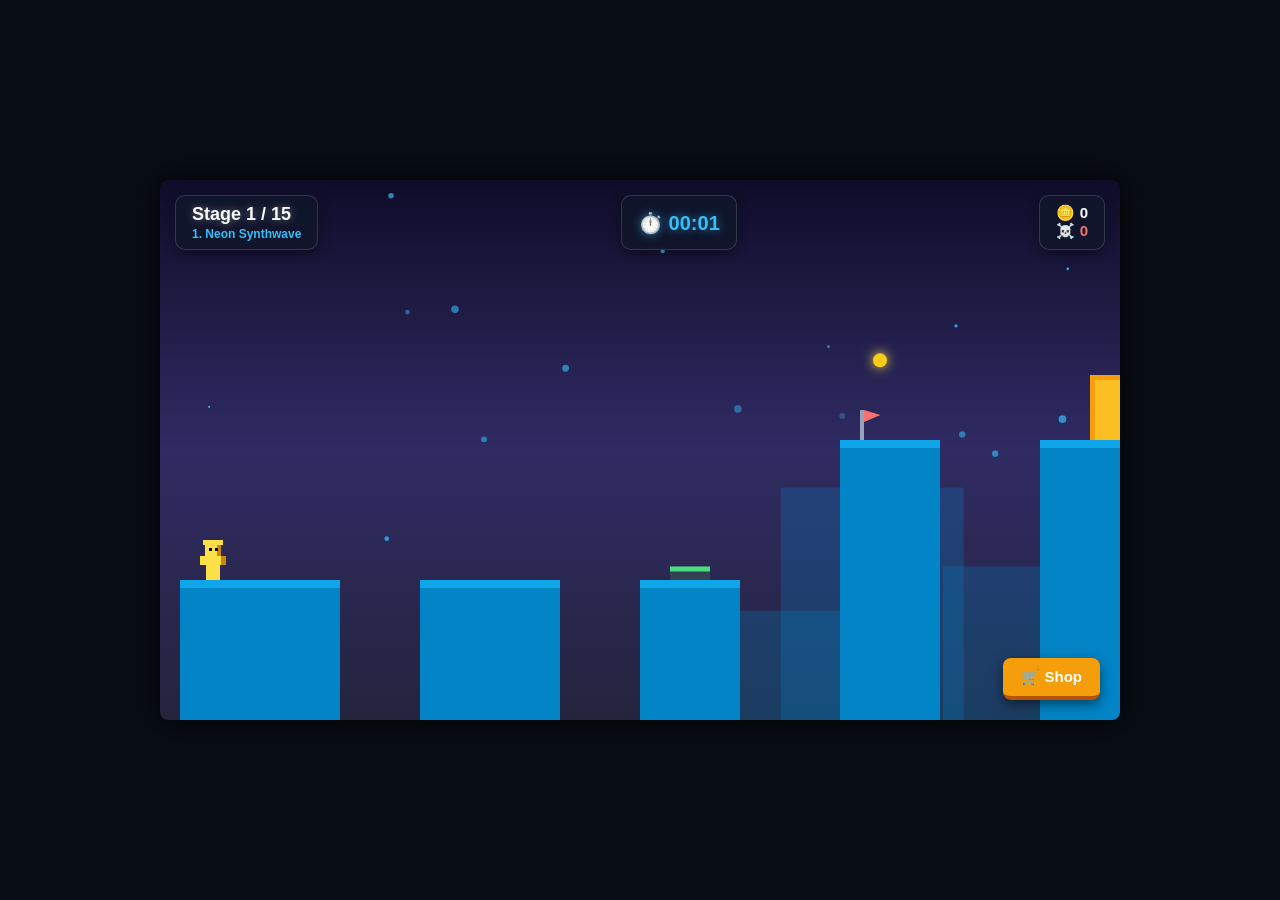
==== commit e7e6d2ab: "Add files via upload" ====
--- a/index.html
+++ b/index.html
@@ -12,7 +12,7 @@
         
         /* UI Overlay */
         #ui-layer { position: absolute; top: 0; left: 0; width: 100%; padding: 15px; display: flex; justify-content: space-between; pointer-events: none; z-index: 10; }
-        .ui-box { background: rgba(15, 23, 42, 0.75); backdrop-filter: blur(8px); padding: 8px 16px; border-radius: 10px; border: 1px solid rgba(255,255,255,0.15); pointer-events: auto; box-shadow: 0 4px 12px rgba(0,0,0,0.4); }
+        .ui-box { background: rgba(15, 23, 42, 0.8); backdrop-filter: blur(8px); padding: 8px 16px; border-radius: 10px; border: 1px solid rgba(255,255,255,0.15); pointer-events: auto; box-shadow: 0 4px 12px rgba(0,0,0,0.4); }
         #top-left h2 { font-size: 18px; color: #f8fafc; text-shadow: 0 0 8px rgba(255,255,255,0.4); }
         #top-left p { font-size: 12px; color: #38bdf8; margin-top: 2px; font-weight: 600; }
         #top-center { font-size: 20px; font-weight: bold; color: #38bdf8; text-align: center; text-shadow: 0 0 10px rgba(56,189,248,0.6); display: flex; align-items: center; gap: 8px; }
@@ -238,11 +238,9 @@
     }
 }
 
-// 100% PERFECTLY PLAYABLE STAGES LOGIC
 function loadLevel(levelNum) {
     platforms = []; lavas = []; bouncePads = []; coinsList = []; checkpointsList = []; particles = []; movingPlatforms = []; fragilePlatforms = []; conveyors = [];
-    checkpoint = { x: 50, y: 350 };
-    player.x = checkpoint.x; player.y = checkpoint.y; player.vx = 0; player.vy = 0; cameraX = 0; bgTimer = 0;
+    cameraX = 0; bgTimer = 0;
     
     currentTheme = THEMES[(levelNum - 1) % THEMES.length];
     levelTitleUI.innerText = `Stage ${levelNum} / 15`;
@@ -301,12 +299,11 @@
         addP(820, 400, 150, 200); addCoin(860, 320); exitDoor = { x: 870, y: 335, w: 45, h: 65 };
     }
     else if(levelNum === 9) { // Leap of Faith
-        checkpoint = { x: 50, y: 150 }; player.x = 50; player.y = 150;
         addP(20, 200, 100, 350); addL(120, 450, 800, 150);
         addB(180, 420, 45); addB(350, 420, 45); addB(520, 420, 45); addB(690, 420, 45);
         addP(820, 260, 150, 300); addCoin(860, 200); exitDoor = { x: 870, y: 195, w: 45, h: 65 };
     }
-    else if(levelNum === 10) { // Boiling Ocean (100% FIXED RECOVERY!)
+    else if(levelNum === 10) { // Boiling Ocean (100% PERFECT RESPRAWN FIX)
         addP(20, 320, 100, 250); addL(120, 450, 800, 150);
         addMP(160, 320, 60, 20, 1.2, 0, 100); addMP(310, 290, 60, 20, 0, 1.2, 80);
         addP(430, 270, 80, 250); addC(450, 240); addCoin(470, 190);
@@ -347,6 +344,14 @@
         for(let i=0; i<8; i++) { addCoin(160 + (i*60), 360 - (i*25)); addP(140 + (i*60), 380 - (i*25), 45, 12); }
         addP(640, 200, 250, 400); exitDoor = { x: 720, y: 135, w: 45, h: 65 };
     }
+
+    // Dynamic Safe Checkpoint Calculation (Fixes infinite lava spawn!)
+    if (platforms.length > 0) {
+        checkpoint = { x: platforms[0].x + 20, y: platforms[0].y - player.height - 2 };
+    } else {
+        checkpoint = { x: 50, y: 300 };
+    }
+    player.x = checkpoint.x; player.y = checkpoint.y; player.vx = 0; player.vy = 0;
 }
 
 function die() {
@@ -383,6 +388,7 @@
     if (keys['a'] || keys['arrowleft']) { player.vx -= 0.95; player.facingRight = false; }
     if (keys['d'] || keys['arrowright']) { player.vx += 0.95; player.facingRight = true; }
 
+    let prevY = player.y;
     player.vy += GRAVITY; 
     player.vx *= player.currentFriction; 
     player.x += player.vx; player.y += player.vy;
@@ -396,38 +402,46 @@
     player.grounded = false;
     player.currentFriction = BASE_FRICTION;
 
-    // Standard & Ice Platforms
+    // Standard & Ice Platforms Collision (With Tunneling Prevention)
     platforms.forEach(p => {
         if (player.x + player.width > p.x && player.x < p.x + p.w) {
-            if (player.y + player.height >= p.y && player.y + player.height <= p.y + 22 && player.vy >= 0) {
+            let prevBottom = prevY + player.height;
+            let currentBottom = player.y + player.height;
+            if (prevBottom <= p.y + 12 && currentBottom >= p.y && player.vy >= 0) {
                 player.y = p.y - player.height; player.vy = 0; player.grounded = true; player.jumpsLeft = player.maxJumps;
                 if(p.isIce) player.currentFriction = ICE_FRICTION;
             }
         }
     });
 
-    // Conveyors
+    // Conveyors Collision
     conveyors.forEach(c => {
         if (player.x + player.width > c.x && player.x < c.x + c.w) {
-            if (player.y + player.height >= c.y && player.y + player.height <= c.y + 22 && player.vy >= 0) {
+            let prevBottom = prevY + player.height;
+            let currentBottom = player.y + player.height;
+            if (prevBottom <= c.y + 12 && currentBottom >= c.y && player.vy >= 0) {
                 player.y = c.y - player.height; player.vy = 0; player.grounded = true; player.jumpsLeft = player.maxJumps;
                 player.x += c.speed;
             }
         }
     });
 
-    // Moving Platforms
+    // Moving Platforms Collision
     movingPlatforms.forEach(mp => {
         mp.x += mp.vx; mp.y += mp.vy;
         mp.traveled += Math.abs(mp.vx) + Math.abs(mp.vy);
         if(mp.traveled >= mp.range) { mp.vx *= -1; mp.vy *= -1; mp.traveled = 0; }
-        if (player.x + player.width > mp.x && player.x < mp.x + mp.w && player.y + player.height >= mp.y && player.y + player.height <= mp.y + 22 && player.vy >= 0) {
-            player.y = mp.y - player.height; player.vy = 0; player.grounded = true; player.jumpsLeft = player.maxJumps;
-            player.x += mp.vx; player.y += mp.vy; 
-        }
-    });
-
-    // Fragile Platforms
+        if (player.x + player.width > mp.x && player.x < mp.x + mp.w) {
+            let prevBottom = prevY + player.height;
+            let currentBottom = player.y + player.height;
+            if (prevBottom <= mp.y + 14 && currentBottom >= mp.y && player.vy >= 0) {
+                player.y = mp.y - player.height; player.vy = 0; player.grounded = true; player.jumpsLeft = player.maxJumps;
+                player.x += mp.vx; player.y += mp.vy; 
+            }
+        }
+    });
+
+    // Fragile Platforms Collision
     fragilePlatforms.forEach(fp => {
         if(!fp.active) {
             fp.respawnTimer--;
@@ -435,8 +449,12 @@
             return;
         }
         let playerStanding = false;
-        if (player.x + player.width > fp.x && player.x < fp.x + fp.w && player.y + player.height >= fp.y && player.y + player.height <= fp.y + 22 && player.vy >= 0) {
-            player.y = fp.y - player.height; player.vy = 0; player.grounded = true; player.jumpsLeft = player.maxJumps; playerStanding = true;
+        if (player.x + player.width > fp.x && player.x < fp.x + fp.w) {
+            let prevBottom = prevY + player.height;
+            let currentBottom = player.y + player.height;
+            if (prevBottom <= fp.y + 12 && currentBottom >= fp.y && player.vy >= 0) {
+                player.y = fp.y - player.height; player.vy = 0; player.grounded = true; player.jumpsLeft = player.maxJumps; playerStanding = true;
+            }
         }
         if(playerStanding || fp.timer < 60) {
             fp.timer--;
@@ -444,7 +462,7 @@
         }
     });
 
-    // Bounce Pads
+    // Bounce Pads Collision
     bouncePads.forEach(b => {
         if (player.x + player.width > b.x && player.x < b.x + b.w && player.y + player.height >= b.y && player.y + player.height <= b.y + 20 && player.vy >= 0) {
             player.y = b.y - player.height; player.vy = -16.5; player.jumpsLeft = player.maxJumps; player.scaleX = 0.5; player.scaleY = 1.6;
@@ -452,7 +470,7 @@
         }
     });
 
-    // Hazards & Death
+    // Hazards & Death Collision
     const pxCenter = player.x + player.width/2; 
     lavas.forEach(l => { if (pxCenter > l.x && pxCenter < l.x + l.w && player.y + player.height > l.y + 8) die(); });
     if (player.y > canvas.height + 150) die(); 
@@ -469,7 +487,7 @@
         }
     });
 
-    // Exit Door
+    // Exit Door Collision
     if (player.x + player.width > exitDoor.x && player.x < exitDoor.x + exitDoor.w && player.y + player.height > exitDoor.y && player.y < exitDoor.y + exitDoor.h) {
         if(currentLevel === 15) {
             isPaused = true;
@@ -480,11 +498,11 @@
         }
     }
 
-    // Particle FX
+    // Particle FX Updates
     particles.forEach(p => { p.x += p.vx; p.y += p.vy; p.vy += 0.2; p.life -= 0.03; });
     particles = particles.filter(p => p.life > 0);
 
-    // Weather Particles FX
+    // Dynamic Ambient Particles FX
     ambientParticles.forEach(p => {
         p.x += p.speedX; p.y += p.speedY;
         if(p.y < 0) p.y = canvas.height;
@@ -506,7 +524,7 @@
     bgScenery.forEach(s => { ctx.fillRect(s.x - (cameraX * s.speed), s.y, s.w, s.h); });
     ctx.restore();
 
-    // Weather FX
+    // Weather FX Particles
     ctx.save();
     ambientParticles.forEach(p => {
         ctx.fillStyle = currentTheme.weather === 'embers' ? '#f97316' : currentTheme.weather === 'snow' ? '#ffffff' : currentTheme.weather === 'spores' ? '#84cc16' : '#38bdf8';
@@ -588,7 +606,7 @@
     particles.forEach(p => { ctx.fillStyle = p.color; ctx.globalAlpha = p.life; ctx.beginPath(); ctx.arc(p.x, p.y, p.size, 0, Math.PI*2); ctx.fill(); });
     ctx.globalAlpha = 1;
 
-    // Draw Player
+    // Draw Player Character
     drawAdvancedCharacter(ctx, player.x + 13, player.y + 36, equippedSkin, player.facingRight, player.scaleX, player.scaleY);
     ctx.restore();
 }
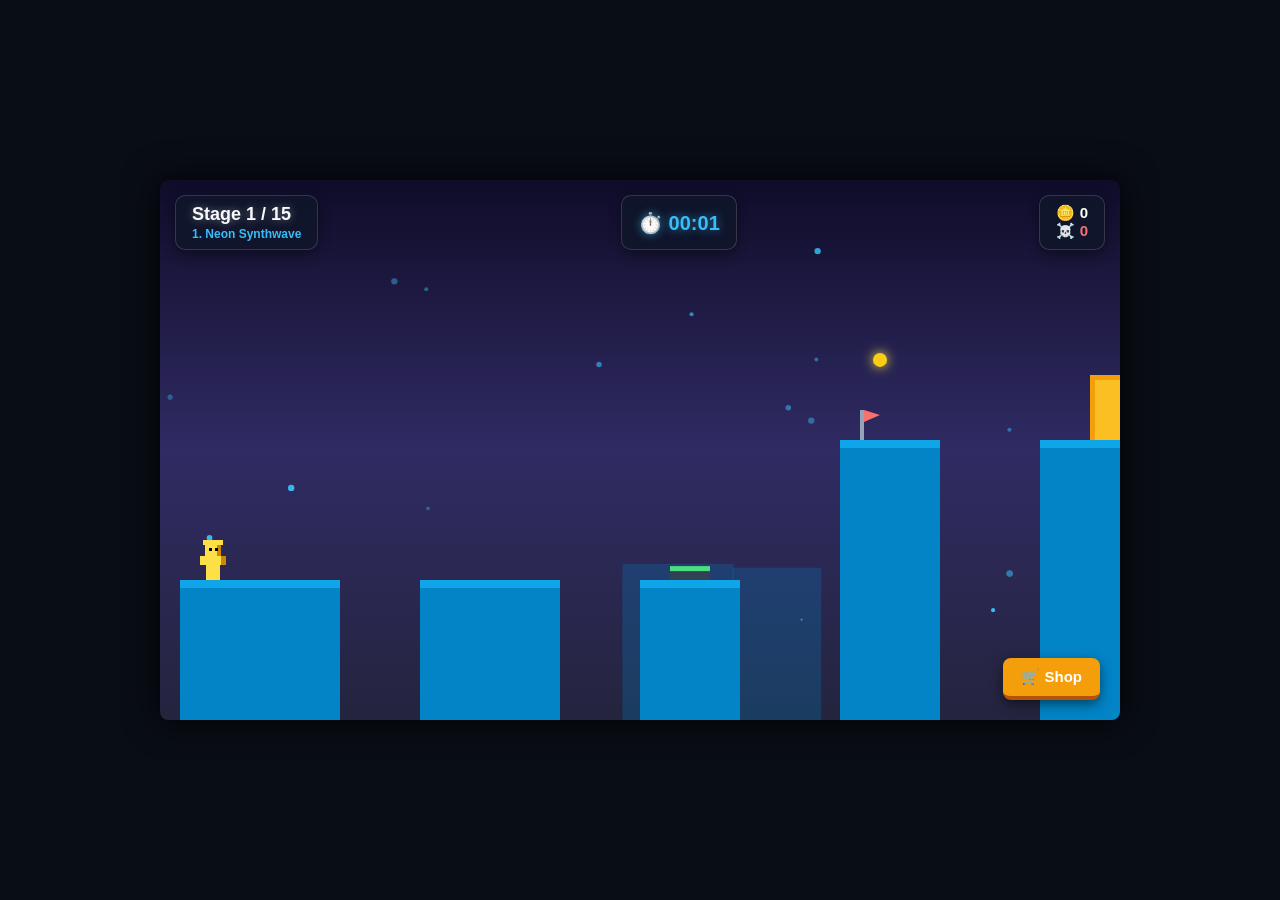
==== commit 6d88d80c: "Add files via upload" ====
--- a/index.html
+++ b/index.html
@@ -117,8 +117,101 @@
 const shopItemsContainer = document.getElementById('shop-items');
 const finalStatsUI = document.getElementById('final-stats');
 
+// --- WEB AUDIO SYNTHESIZER ---
 let audioCtx = null;
-function initAudio() { if (!audioCtx) audioCtx = new (window.AudioContext || window.webkitAudioContext)(); if (audioCtx.state === 'suspended') audioCtx.resume(); }
+function initAudio() { 
+    if (!audioCtx) audioCtx = new (window.AudioContext || window.webkitAudioContext)(); 
+    if (audioCtx.state === 'suspended') audioCtx.resume(); 
+}
+
+function playJumpSound() {
+    if (!audioCtx) return;
+    const osc = audioCtx.createOscillator();
+    const gain = audioCtx.createGain();
+    osc.connect(gain); gain.connect(audioCtx.destination);
+    osc.type = 'square';
+    let t = audioCtx.currentTime;
+    osc.frequency.setValueAtTime(150, t);
+    osc.frequency.exponentialRampToValueAtTime(420, t + 0.12);
+    gain.gain.setValueAtTime(0.08, t);
+    gain.gain.exponentialRampToValueAtTime(0.01, t + 0.12);
+    osc.start(t); osc.stop(t + 0.12);
+}
+
+function playCoinSound() {
+    if (!audioCtx) return;
+    const osc = audioCtx.createOscillator();
+    const gain = audioCtx.createGain();
+    osc.connect(gain); gain.connect(audioCtx.destination);
+    osc.type = 'sine';
+    let t = audioCtx.currentTime;
+    osc.frequency.setValueAtTime(987.77, t); // B5
+    osc.frequency.setValueAtTime(1318.51, t + 0.08); // E6
+    gain.gain.setValueAtTime(0.12, t);
+    gain.gain.exponentialRampToValueAtTime(0.01, t + 0.22);
+    osc.start(t); osc.stop(t + 0.22);
+}
+
+function playBounceSound() {
+    if (!audioCtx) return;
+    const osc = audioCtx.createOscillator();
+    const gain = audioCtx.createGain();
+    osc.connect(gain); gain.connect(audioCtx.destination);
+    osc.type = 'triangle';
+    let t = audioCtx.currentTime;
+    osc.frequency.setValueAtTime(160, t);
+    osc.frequency.exponentialRampToValueAtTime(550, t + 0.08);
+    osc.frequency.exponentialRampToValueAtTime(220, t + 0.2);
+    gain.gain.setValueAtTime(0.18, t);
+    gain.gain.exponentialRampToValueAtTime(0.01, t + 0.2);
+    osc.start(t); osc.stop(t + 0.2);
+}
+
+function playCheckpointSound() {
+    if (!audioCtx) return;
+    let notes = [523.25, 659.25, 783.99]; // C5, E5, G5
+    notes.forEach((freq, idx) => {
+        const osc = audioCtx.createOscillator();
+        const gain = audioCtx.createGain();
+        osc.connect(gain); gain.connect(audioCtx.destination);
+        osc.type = 'sine';
+        let t = audioCtx.currentTime + idx * 0.07;
+        osc.frequency.setValueAtTime(freq, t);
+        gain.gain.setValueAtTime(0.1, t);
+        gain.gain.exponentialRampToValueAtTime(0.01, t + 0.18);
+        osc.start(t); osc.stop(t + 0.18);
+    });
+}
+
+function playDeathSound() {
+    if (!audioCtx) return;
+    const osc = audioCtx.createOscillator();
+    const gain = audioCtx.createGain();
+    osc.connect(gain); gain.connect(audioCtx.destination);
+    osc.type = 'sawtooth';
+    let t = audioCtx.currentTime;
+    osc.frequency.setValueAtTime(260, t);
+    osc.frequency.exponentialRampToValueAtTime(40, t + 0.25);
+    gain.gain.setValueAtTime(0.12, t);
+    gain.gain.exponentialRampToValueAtTime(0.01, t + 0.25);
+    osc.start(t); osc.stop(t + 0.25);
+}
+
+function playStageClearSound() {
+    if (!audioCtx) return;
+    let notes = [523.25, 659.25, 783.99, 1046.50]; // C5, E5, G5, C6
+    notes.forEach((freq, idx) => {
+        const osc = audioCtx.createOscillator();
+        const gain = audioCtx.createGain();
+        osc.connect(gain); gain.connect(audioCtx.destination);
+        osc.type = 'triangle';
+        let t = audioCtx.currentTime + idx * 0.08;
+        osc.frequency.setValueAtTime(freq, t);
+        gain.gain.setValueAtTime(0.12, t);
+        gain.gain.exponentialRampToValueAtTime(0.01, t + 0.28);
+        osc.start(t); osc.stop(t + 0.28);
+    });
+}
 
 const SKINS = [
     { id: 'king', name: 'King', cost: 0, color: '#fde047', dark: '#ca8a04' },
@@ -190,9 +283,9 @@
     context.restore();
 }
 
-openShopBtn.onclick = () => { isPaused = true; shopModal.classList.remove('hidden'); renderShop(); };
-closeShopBtn.onclick = () => { isPaused = false; shopModal.classList.add('hidden'); };
-restartGameBtn.onclick = () => { victoryModal.classList.add('hidden'); currentLevel = 1; deaths = 0; gameStartTime = Date.now(); loadLevel(1); isPaused = false; };
+openShopBtn.onclick = () => { initAudio(); isPaused = true; shopModal.classList.remove('hidden'); renderShop(); };
+closeShopBtn.onclick = () => { initAudio(); isPaused = false; shopModal.classList.add('hidden'); };
+restartGameBtn.onclick = () => { initAudio(); victoryModal.classList.add('hidden'); currentLevel = 1; deaths = 0; gameStartTime = Date.now(); loadLevel(1); isPaused = false; };
 
 function renderShop() {
     shopItemsContainer.innerHTML = '';
@@ -203,8 +296,9 @@
         card.className = `shop-card ${isEquipped ? 'selected' : ''}`;
         card.innerHTML = `<h4>${skin.name}</h4><canvas id="preview-${skin.id}" width="60" height="60" style="margin: 0 auto; display: block;"></canvas><p>${isUnlocked ? 'Owned' : '🪙 ' + skin.cost}</p><button ${isEquipped ? 'disabled' : ''}>${isEquipped ? 'Equipped' : isUnlocked ? 'Equip' : 'Buy'}</button>`;
         card.querySelector('button').onclick = () => {
-            if (isUnlocked) equippedSkin = skin;
-            else if (coins >= skin.cost) { coins -= skin.cost; unlockedSkins.push(skin.id); equippedSkin = skin; }
+            initAudio();
+            if (isUnlocked) { equippedSkin = skin; playCoinSound(); }
+            else if (coins >= skin.cost) { coins -= skin.cost; unlockedSkins.push(skin.id); equippedSkin = skin; playCoinSound(); }
             saveProgress(); renderShop();
         };
         shopItemsContainer.appendChild(card);
@@ -257,79 +351,79 @@
     const addFP = (x, y, w) => fragilePlatforms.push({ x, y, w, h: 15, active: true, timer: 60, respawnTimer: 0 });
     const addConv = (x, y, w, speed) => conveyors.push({ x, y, w, h: 15, speed });
 
-    if(levelNum === 1) { // Neon Synthwave
+    if(levelNum === 1) { 
         addP(20, 400, 160, 200); addP(260, 400, 140, 200); addP(480, 400, 100, 200); addB(510, 385, 40); 
         addP(680, 260, 100, 300); addC(700, 230); addCoin(720, 180); addP(880, 260, 150, 300); exitDoor = { x: 930, y: 195, w: 45, h: 65 };
     } 
-    else if(levelNum === 2) { // Volcano Core
+    else if(levelNum === 2) { 
         addP(20, 400, 120, 200); addL(140, 450, 700, 150); addP(180, 380, 70, 20); addP(300, 340, 70, 20); addP(420, 300, 70, 20); 
         addP(540, 300, 100, 200); addC(560, 270); addP(690, 280, 70, 20); addCoin(710, 230);
         addP(820, 260, 150, 300); exitDoor = { x: 870, y: 195, w: 45, h: 65 };
     } 
-    else if(levelNum === 3) { // Toxic Crumble
+    else if(levelNum === 3) { 
         addP(20, 400, 120, 200); addL(140, 450, 700, 150); addFP(180, 380, 60); addFP(280, 340, 60); addFP(380, 300, 60); 
         addP(490, 280, 90, 300); addC(510, 250); addMP(630, 270, 70, 20, 1.2, 0, 120); addCoin(800, 180);
         addP(840, 250, 150, 300); exitDoor = { x: 890, y: 185, w: 45, h: 65 };
     } 
-    else if(levelNum === 4) { // Slippery Slopes
+    else if(levelNum === 4) { 
         addP(20, 400, 120, 200); addP(180, 380, 140, 200, true); addP(370, 340, 140, 200, true); addL(510, 450, 300, 150); 
         addP(560, 300, 80, 20, true); addCoin(590, 250); addP(690, 280, 140, 200, true); addC(720, 250); addB(790, 265, 40);
         addP(900, 160, 150, 400); exitDoor = { x: 950, y: 95, w: 45, h: 65 };
     } 
-    else if(levelNum === 5) { // The Factory
+    else if(levelNum === 5) { 
         addP(20, 400, 120, 200); addL(140, 450, 700, 150); addConv(180, 360, 140, 2.0); addConv(360, 300, 140, -2.0); 
         addP(540, 270, 90, 300); addC(560, 240); addMP(670, 270, 60, 20, 0, 1.5, 100); addCoin(685, 150); addConv(780, 240, 140, 2.5); 
         addP(960, 240, 150, 300); exitDoor = { x: 1010, y: 175, w: 45, h: 65 };
     }
-    else if(levelNum === 6) { // Trampoline Park
+    else if(levelNum === 6) { 
         addP(20, 400, 100, 200); addL(120, 450, 800, 150);
         addB(160, 410, 45); addB(270, 350, 45); addB(380, 290, 45); addB(500, 320, 45); 
         addP(620, 280, 90, 250); addC(640, 250); addCoin(660, 200); addB(750, 280, 45);
         addP(870, 220, 150, 300); exitDoor = { x: 920, y: 155, w: 45, h: 65 };
     }
-    else if(levelNum === 7) { // Elevator Shaft
+    else if(levelNum === 7) { 
         addP(20, 400, 100, 200); addL(120, 450, 750, 150);
         addMP(160, 340, 60, 20, 0, -1.5, 120); addMP(280, 240, 60, 20, 0, 1.5, 120);
         addP(400, 220, 80, 20); addC(420, 190);
         addMP(520, 220, 60, 20, 1.5, 0, 120); addCoin(650, 150); addP(780, 200, 150, 350); exitDoor = { x: 830, y: 135, w: 45, h: 65 };
     }
-    else if(levelNum === 8) { // The Treadmill
+    else if(levelNum === 8) { 
         addP(20, 400, 80, 200); addConv(100, 400, 700, -3.0); 
         addL(260, 380, 40, 20); addL(440, 380, 40, 20); addL(620, 380, 40, 20); 
         addP(820, 400, 150, 200); addCoin(860, 320); exitDoor = { x: 870, y: 335, w: 45, h: 65 };
     }
-    else if(levelNum === 9) { // Leap of Faith
+    else if(levelNum === 9) { 
         addP(20, 200, 100, 350); addL(120, 450, 800, 150);
         addB(180, 420, 45); addB(350, 420, 45); addB(520, 420, 45); addB(690, 420, 45);
         addP(820, 260, 150, 300); addCoin(860, 200); exitDoor = { x: 870, y: 195, w: 45, h: 65 };
     }
-    else if(levelNum === 10) { // Boiling Ocean (100% PERFECT RESPRAWN FIX)
+    else if(levelNum === 10) { 
         addP(20, 320, 100, 250); addL(120, 450, 800, 150);
         addMP(160, 320, 60, 20, 1.2, 0, 100); addMP(310, 290, 60, 20, 0, 1.2, 80);
         addP(430, 270, 80, 250); addC(450, 240); addCoin(470, 190);
         addMP(560, 270, 60, 20, 1.5, 0, 110); addP(720, 250, 150, 300); exitDoor = { x: 770, y: 185, w: 45, h: 65 };
     }
-    else if(levelNum === 11) { // Fragile Stairs
+    else if(levelNum === 11) { 
         addP(20, 420, 100, 200); addL(120, 450, 800, 150);
         addFP(150, 380, 50); addFP(230, 340, 50); addFP(310, 300, 50); addFP(390, 260, 50);
         addP(480, 240, 80, 300); addC(500, 210); addCoin(520, 150);
         addFP(600, 220, 50); addFP(680, 200, 50);
         addP(770, 200, 150, 350); exitDoor = { x: 820, y: 135, w: 45, h: 65 };
     }
-    else if(levelNum === 12) { // Conveyor Chaos
+    else if(levelNum === 12) { 
         addP(20, 400, 80, 200); addL(100, 450, 800, 150);
         addConv(130, 360, 100, 3.0); addConv(270, 310, 100, -3.0); addConv(410, 260, 100, 3.0);
         addP(550, 240, 80, 300); addC(570, 210); addCoin(590, 150);
         addConv(680, 220, 120, -3.5); addP(840, 220, 150, 300); exitDoor = { x: 890, y: 155, w: 45, h: 65 };
     }
-    else if(levelNum === 13) { // Ice Skyscraper
+    else if(levelNum === 13) { 
         addP(20, 420, 100, 200); addL(120, 450, 800, 150);
         addP(150, 360, 60, 20, true); addP(250, 300, 60, 20, true); addP(170, 230, 60, 20, true);
         addP(280, 180, 80, 20, true); addC(290, 150); addCoin(310, 100);
         addP(410, 180, 60, 20, true); addP(530, 220, 60, 20, true); addP(650, 260, 60, 20, true);
         addP(770, 260, 150, 300); exitDoor = { x: 820, y: 195, w: 45, h: 65 };
     }
-    else if(levelNum === 14) { // The Gauntlet
+    else if(levelNum === 14) { 
         addP(20, 400, 80, 200); addL(100, 450, 900, 150);
         addP(120, 360, 60, 20, true);
         addConv(210, 320, 90, 2.5);
@@ -339,13 +433,12 @@
         addMP(630, 240, 60, 20, 1.2, 0, 90); addCoin(650, 170);
         addP(780, 220, 150, 300); exitDoor = { x: 830, y: 155, w: 45, h: 65 };
     }
-    else if(levelNum === 15) { // Victory Road
+    else if(levelNum === 15) { 
         addP(20, 400, 100, 200);
         for(let i=0; i<8; i++) { addCoin(160 + (i*60), 360 - (i*25)); addP(140 + (i*60), 380 - (i*25), 45, 12); }
         addP(640, 200, 250, 400); exitDoor = { x: 720, y: 135, w: 45, h: 65 };
     }
 
-    // Dynamic Safe Checkpoint Calculation (Fixes infinite lava spawn!)
     if (platforms.length > 0) {
         checkpoint = { x: platforms[0].x + 20, y: platforms[0].y - player.height - 2 };
     } else {
@@ -355,13 +448,16 @@
 }
 
 function die() {
+    playDeathSound();
     spawnParticles(player.x + 13, player.y + 18, equippedSkin.color, 30, 15);
     deaths++; deathCounterUI.innerText = `☠️ ${deaths}`;
     player.x = checkpoint.x; player.y = checkpoint.y; player.vx = 0; player.vy = 0;
 }
 
 function triggerJump() {
+    initAudio();
     if (player.jumpsLeft > 0 && !isPaused) {
+        playJumpSound();
         player.vy = player.jumpForce; player.jumpsLeft--; player.grounded = false;
         player.scaleX = 0.7; player.scaleY = 1.3;
         spawnParticles(player.x + 13, player.y + 36, '#ffffff', 5, 5);
@@ -402,7 +498,7 @@
     player.grounded = false;
     player.currentFriction = BASE_FRICTION;
 
-    // Standard & Ice Platforms Collision (With Tunneling Prevention)
+    // Platforms
     platforms.forEach(p => {
         if (player.x + player.width > p.x && player.x < p.x + p.w) {
             let prevBottom = prevY + player.height;
@@ -414,7 +510,7 @@
         }
     });
 
-    // Conveyors Collision
+    // Conveyors
     conveyors.forEach(c => {
         if (player.x + player.width > c.x && player.x < c.x + c.w) {
             let prevBottom = prevY + player.height;
@@ -426,7 +522,7 @@
         }
     });
 
-    // Moving Platforms Collision
+    // Moving Platforms
     movingPlatforms.forEach(mp => {
         mp.x += mp.vx; mp.y += mp.vy;
         mp.traveled += Math.abs(mp.vx) + Math.abs(mp.vy);
@@ -441,7 +537,7 @@
         }
     });
 
-    // Fragile Platforms Collision
+    // Fragile Platforms
     fragilePlatforms.forEach(fp => {
         if(!fp.active) {
             fp.respawnTimer--;
@@ -462,15 +558,16 @@
         }
     });
 
-    // Bounce Pads Collision
+    // Bounce Pads
     bouncePads.forEach(b => {
         if (player.x + player.width > b.x && player.x < b.x + b.w && player.y + player.height >= b.y && player.y + player.height <= b.y + 20 && player.vy >= 0) {
+            playBounceSound();
             player.y = b.y - player.height; player.vy = -16.5; player.jumpsLeft = player.maxJumps; player.scaleX = 0.5; player.scaleY = 1.6;
             spawnParticles(player.x+13, b.y, '#4ade80', 15, 8);
         }
     });
 
-    // Hazards & Death Collision
+    // Hazards
     const pxCenter = player.x + player.width/2; 
     lavas.forEach(l => { if (pxCenter > l.x && pxCenter < l.x + l.w && player.y + player.height > l.y + 8) die(); });
     if (player.y > canvas.height + 150) die(); 
@@ -478,17 +575,20 @@
     // Checkpoints & Collectibles
     checkpointsList.forEach(cp => {
         if (!cp.reached && player.x + player.width > cp.x && player.x < cp.x + cp.w && player.y + player.height > cp.y && player.y < cp.y + cp.h) {
+            playCheckpointSound();
             cp.reached = true; checkpoint = { x: cp.x + 4, y: cp.y + cp.h - player.height - 2 }; spawnParticles(cp.x+10, cp.y, '#22c55e', 20, 6);
         }
     });
     coinsList.forEach(c => {
         if (!c.collected && Math.hypot((player.x + 13) - c.x, (player.y + 18) - c.y) < 24) {
+            playCoinSound();
             c.collected = true; coins++; saveProgress(); coinCounterUI.innerText = `🪙 ${coins}`; spawnParticles(c.x, c.y, '#facc15', 15, 6);
         }
     });
 
-    // Exit Door Collision
+    // Exit Door
     if (player.x + player.width > exitDoor.x && player.x < exitDoor.x + exitDoor.w && player.y + player.height > exitDoor.y && player.y < exitDoor.y + exitDoor.h) {
+        playStageClearSound();
         if(currentLevel === 15) {
             isPaused = true;
             finalStatsUI.innerText = `Time: ${timerDisplayUI.innerText.replace('⏱️ ', '')} | Total Deaths: ${deaths}`;
@@ -498,11 +598,10 @@
         }
     }
 
-    // Particle FX Updates
+    // Particle Updates
     particles.forEach(p => { p.x += p.vx; p.y += p.vy; p.vy += 0.2; p.life -= 0.03; });
     particles = particles.filter(p => p.life > 0);
 
-    // Dynamic Ambient Particles FX
     ambientParticles.forEach(p => {
         p.x += p.speedX; p.y += p.speedY;
         if(p.y < 0) p.y = canvas.height;
@@ -519,12 +618,10 @@
     ctx.fillStyle = skyGrad; ctx.fillRect(0, 0, canvas.width, canvas.height);
 
     ctx.save();
-    // Parallax background scenery
     ctx.fillStyle = currentTheme.base; ctx.globalAlpha = 0.25;
     bgScenery.forEach(s => { ctx.fillRect(s.x - (cameraX * s.speed), s.y, s.w, s.h); });
     ctx.restore();
 
-    // Weather FX Particles
     ctx.save();
     ambientParticles.forEach(p => {
         ctx.fillStyle = currentTheme.weather === 'embers' ? '#f97316' : currentTheme.weather === 'snow' ? '#ffffff' : currentTheme.weather === 'spores' ? '#84cc16' : '#38bdf8';
@@ -534,13 +631,11 @@
 
     ctx.save(); ctx.translate(-Math.floor(cameraX), 0);
     
-    // Platforms with Highlights
     platforms.forEach(p => {
         ctx.fillStyle = p.isIce ? '#e0f2fe' : currentTheme.platform; ctx.fillRect(p.x, p.y, p.w, 8);
         ctx.fillStyle = p.isIce ? '#7dd3fc' : currentTheme.base; ctx.fillRect(p.x, p.y + 8, p.w, p.h - 8);
     });
 
-    // Conveyors
     conveyors.forEach(c => {
         ctx.fillStyle = '#475569'; ctx.fillRect(c.x, c.y, c.w, c.h);
         ctx.fillStyle = '#38bdf8'; 
@@ -551,13 +646,11 @@
         }
     });
 
-    // Moving Platforms
     movingPlatforms.forEach(mp => {
         ctx.fillStyle = '#14b8a6'; ctx.fillRect(mp.x, mp.y, mp.w, 6); 
         ctx.fillStyle = '#0f766e'; ctx.fillRect(mp.x, mp.y + 6, mp.w, mp.h - 6);
     });
 
-    // Fragile Platforms
     fragilePlatforms.forEach(fp => {
         if(fp.active) {
             let shakeX = (fp.timer < 60) ? (Math.random() - 0.5) * 4 : 0;
@@ -568,7 +661,6 @@
         }
     });
 
-    // Animated Lava Waves
     ctx.fillStyle = currentTheme.danger; ctx.shadowBlur = 12; ctx.shadowColor = currentTheme.danger;
     lavas.forEach(l => {
         ctx.beginPath(); ctx.moveTo(l.x, l.y + l.h); ctx.lineTo(l.x, l.y + 4);
@@ -578,13 +670,11 @@
     });
     ctx.shadowBlur = 0;
 
-    // Bounce Pads
     bouncePads.forEach(b => {
         ctx.fillStyle = '#334155'; ctx.fillRect(b.x, b.y+4, b.w, b.h-4);
         ctx.fillStyle = '#4ade80'; ctx.fillRect(b.x, b.y + Math.sin(bgTimer*8)*2, b.w, 5); 
     });
 
-    // Checkpoint Flags
     checkpointsList.forEach(cp => {
         ctx.fillStyle = '#94a3b8'; ctx.fillRect(cp.x, cp.y, 4, cp.h);
         ctx.fillStyle = cp.reached ? '#22c55e' : '#f87171';
@@ -593,20 +683,16 @@
         ctx.lineTo(cp.x + 4, cp.y + 12); ctx.fill();
     });
 
-    // Coins
     ctx.shadowBlur = 12; ctx.shadowColor = '#fde047'; ctx.fillStyle = '#facc15';
     coinsList.forEach(c => { if (!c.collected) { ctx.beginPath(); ctx.arc(c.x, c.y + Math.sin(bgTimer*5)*3, 7, 0, Math.PI * 2); ctx.fill(); } });
     ctx.shadowBlur = 0;
 
-    // Exit Door
     ctx.fillStyle = '#f59e0b'; ctx.fillRect(exitDoor.x, exitDoor.y, exitDoor.w, exitDoor.h);
     ctx.fillStyle = '#fbbf24'; ctx.fillRect(exitDoor.x + 5, exitDoor.y + 5, exitDoor.w - 10, exitDoor.h - 5);
     
-    // Impact Particles
     particles.forEach(p => { ctx.fillStyle = p.color; ctx.globalAlpha = p.life; ctx.beginPath(); ctx.arc(p.x, p.y, p.size, 0, Math.PI*2); ctx.fill(); });
     ctx.globalAlpha = 1;
 
-    // Draw Player Character
     drawAdvancedCharacter(ctx, player.x + 13, player.y + 36, equippedSkin, player.facingRight, player.scaleX, player.scaleY);
     ctx.restore();
 }
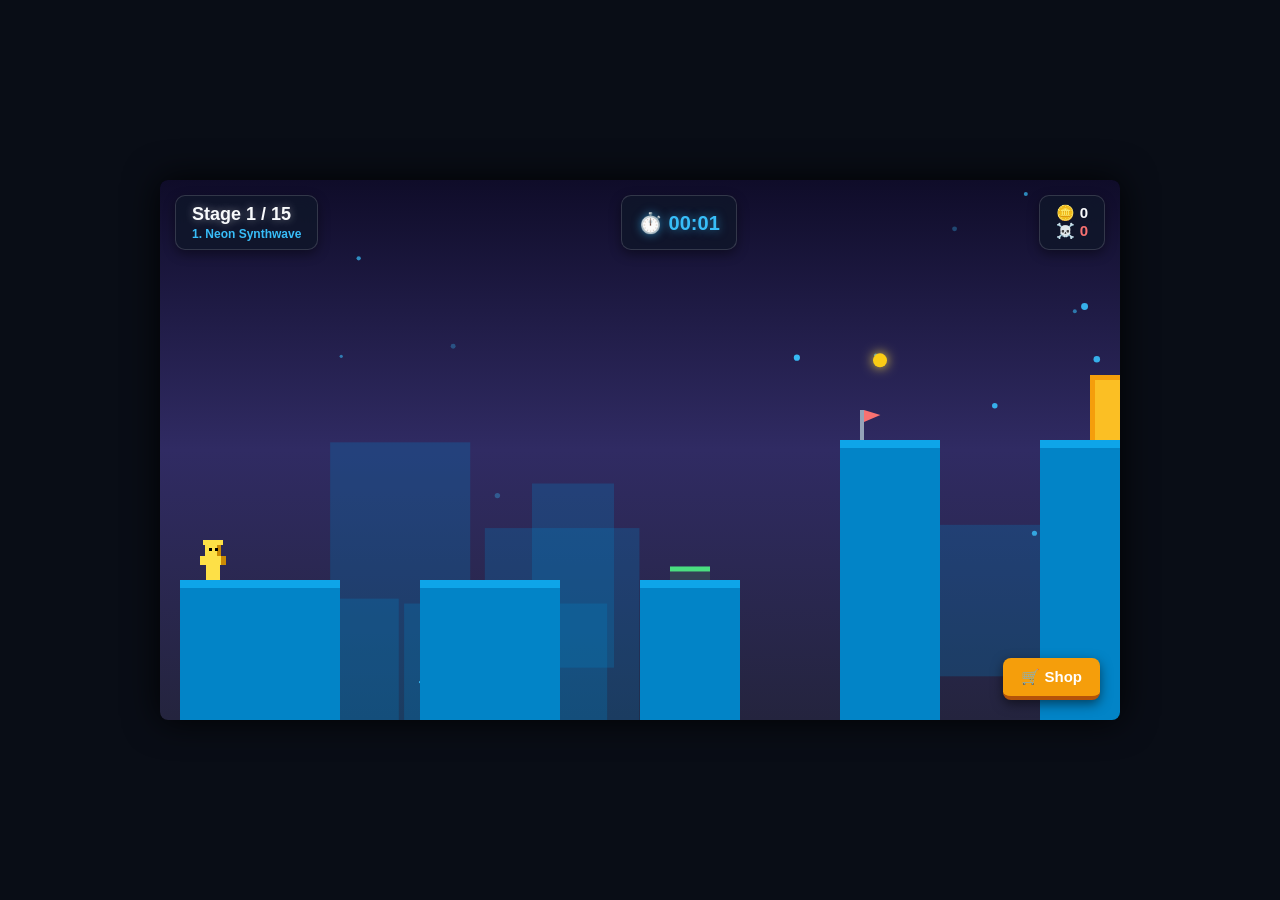
==== commit 92c5660f: "Add files via upload" ====
--- a/index.html
+++ b/index.html
@@ -4,61 +4,14 @@
     <meta charset="UTF-8">
     <meta name="viewport" content="width=device-width, initial-scale=1.0, maximum-scale=1.0, user-scalable=no">
     <title>Obby Stage Rush - 15 Stages Deluxe</title>
-    <style>
-        * { box-sizing: border-box; margin: 0; padding: 0; user-select: none; font-family: 'Segoe UI', Tahoma, Geneva, Verdana, sans-serif; }
-        body { background: #090d16; color: white; overflow: hidden; display: flex; justify-content: center; align-items: center; height: 100vh; }
-        #game-container { position: relative; width: 100vw; height: 100vh; max-width: 960px; max-height: 540px; background: #000; box-shadow: 0 0 35px rgba(0,0,0,0.9); border-radius: 8px; overflow: hidden; }
-        canvas { display: block; width: 100%; height: 100%; object-fit: contain; }
-        
-        /* UI Overlay */
-        #ui-layer { position: absolute; top: 0; left: 0; width: 100%; padding: 15px; display: flex; justify-content: space-between; pointer-events: none; z-index: 10; }
-        .ui-box { background: rgba(15, 23, 42, 0.8); backdrop-filter: blur(8px); padding: 8px 16px; border-radius: 10px; border: 1px solid rgba(255,255,255,0.15); pointer-events: auto; box-shadow: 0 4px 12px rgba(0,0,0,0.4); }
-        #top-left h2 { font-size: 18px; color: #f8fafc; text-shadow: 0 0 8px rgba(255,255,255,0.4); }
-        #top-left p { font-size: 12px; color: #38bdf8; margin-top: 2px; font-weight: 600; }
-        #top-center { font-size: 20px; font-weight: bold; color: #38bdf8; text-align: center; text-shadow: 0 0 10px rgba(56,189,248,0.6); display: flex; align-items: center; gap: 8px; }
-        #top-right { text-align: right; }
-        #top-right p { font-size: 15px; font-weight: bold; }
-        
-        /* Buttons */
-        .btn-row { position: absolute; bottom: 20px; right: 20px; display: flex; gap: 10px; pointer-events: auto; z-index: 10; }
-        .action-btn { background: #3b82f6; color: white; border: none; padding: 10px 18px; font-size: 15px; font-weight: bold; border-radius: 8px; cursor: pointer; border-bottom: 4px solid #1d4ed8; transition: transform 0.1s; box-shadow: 0 4px 12px rgba(0,0,0,0.5); }
-        .action-btn:active { transform: translateY(3px); border-bottom: 1px solid #1d4ed8; }
-        .action-btn.shop { background: #f59e0b; border-color: #b45309; }
-
-        /* Modals */
-        .modal { position: absolute; top: 0; left: 0; width: 100%; height: 100%; background: rgba(0,0,0,0.85); backdrop-filter: blur(8px); display: flex; justify-content: center; align-items: center; z-index: 100; pointer-events: auto; }
-        .hidden { display: none !important; }
-        .modal-content { background: #1e293b; padding: 30px; border-radius: 14px; width: 90%; max-width: 550px; text-align: center; border: 2px solid #475569; position: relative; max-height: 90%; overflow-y: auto; box-shadow: 0 0 30px rgba(0,0,0,0.8); }
-        .modal-content h1 { margin-bottom: 15px; color: #f8fafc; text-shadow: 0 0 10px rgba(255,255,255,0.3); }
-        .close-btn { position: absolute; top: 15px; right: 15px; background: #ef4444; border: none; color: white; width: 32px; height: 32px; border-radius: 6px; cursor: pointer; font-weight: bold; }
-        
-        /* Shop Grid */
-        #shop-items { display: grid; grid-template-columns: repeat(auto-fit, minmax(110px, 1fr)); gap: 12px; margin-bottom: 20px; }
-        .shop-card { background: #334155; padding: 12px; border-radius: 10px; text-align: center; border: 2px solid transparent; transition: 0.2s; }
-        .shop-card.selected { border-color: #22c55e; background: #064e3b; box-shadow: 0 0 15px rgba(34, 197, 94, 0.4); }
-        .shop-card h4 { margin-bottom: 5px; color: #f8fafc; font-size: 14px; }
-        .shop-card p { font-size: 13px; color: #cbd5e1; margin-bottom: 8px; }
-        .shop-card button { width: 100%; padding: 6px; border: none; border-radius: 5px; background: #3b82f6; color: white; font-weight: bold; cursor: pointer; }
-        .shop-card button:disabled { background: #64748b; cursor: not-allowed; }
-
-        /* Mobile Controls */
-        #mobile-controls { position: absolute; bottom: 20px; left: 20px; width: calc(100% - 40px); display: none; justify-content: space-between; pointer-events: none; z-index: 10; }
-        .d-pad { display: flex; gap: 10px; pointer-events: auto; }
-        .control-btn { width: 55px; height: 55px; background: rgba(255,255,255,0.15); border: 2px solid rgba(255,255,255,0.3); border-radius: 50%; color: white; font-size: 22px; font-weight: bold; display: flex; justify-content: center; align-items: center; backdrop-filter: blur(4px); }
-        .control-btn:active { background: rgba(255,255,255,0.4); }
-        .action-pad { pointer-events: auto; }
-
-        @media (max-width: 768px) {
-            #mobile-controls { display: flex; }
-            .btn-row { top: 15px; bottom: auto; right: 15px; }
-            #ui-layer { display: none; } 
-        }
-    </style>
+    <link rel="stylesheet" href="style.css">
 </head>
 <body>
 
 <div id="game-container">
     <canvas id="gameCanvas"></canvas>
+    
+    <!-- UI Overlay Layer -->
     <div id="ui-layer">
         <div class="ui-box" id="top-left">
             <h2 id="level-title">Stage 1 / 15</h2>
@@ -72,10 +25,21 @@
             <p id="death-counter" style="color: #f87171;">☠️ 0</p>
         </div>
     </div>
-    <div class="btn-row"><button class="action-btn shop" id="open-shop-btn">🛒 Shop</button></div>
+
+    <!-- Shop Action Button -->
+    <div class="btn-row">
+        <button class="action-btn shop" id="open-shop-btn">🛒 Shop</button>
+    </div>
+
+    <!-- Touch Mobile Controls -->
     <div id="mobile-controls">
-        <div class="d-pad"><div class="control-btn" id="btn-left">◄</div><div class="control-btn" id="btn-right">►</div></div>
-        <div class="action-pad"><div class="control-btn" id="btn-jump">▲</div></div>
+        <div class="d-pad">
+            <div class="control-btn" id="btn-left">◄</div>
+            <div class="control-btn" id="btn-right">►</div>
+        </div>
+        <div class="action-pad">
+            <div class="control-btn" id="btn-jump">▲</div>
+        </div>
     </div>
     
     <!-- Shop Modal -->
@@ -145,8 +109,8 @@
     osc.connect(gain); gain.connect(audioCtx.destination);
     osc.type = 'sine';
     let t = audioCtx.currentTime;
-    osc.frequency.setValueAtTime(987.77, t); // B5
-    osc.frequency.setValueAtTime(1318.51, t + 0.08); // E6
+    osc.frequency.setValueAtTime(987.77, t); 
+    osc.frequency.setValueAtTime(1318.51, t + 0.08); 
     gain.gain.setValueAtTime(0.12, t);
     gain.gain.exponentialRampToValueAtTime(0.01, t + 0.22);
     osc.start(t); osc.stop(t + 0.22);
@@ -169,7 +133,7 @@
 
 function playCheckpointSound() {
     if (!audioCtx) return;
-    let notes = [523.25, 659.25, 783.99]; // C5, E5, G5
+    let notes = [523.25, 659.25, 783.99]; 
     notes.forEach((freq, idx) => {
         const osc = audioCtx.createOscillator();
         const gain = audioCtx.createGain();
@@ -199,7 +163,7 @@
 
 function playStageClearSound() {
     if (!audioCtx) return;
-    let notes = [523.25, 659.25, 783.99, 1046.50]; // C5, E5, G5, C6
+    let notes = [523.25, 659.25, 783.99, 1046.50]; 
     notes.forEach((freq, idx) => {
         const osc = audioCtx.createOscillator();
         const gain = audioCtx.createGain();
@@ -466,7 +430,13 @@
 
 window.addEventListener('keydown', (e) => { initAudio(); keys[e.key.toLowerCase()] = true; if (['space', 'w', 'arrowup'].includes(e.key.toLowerCase())) triggerJump(); });
 window.addEventListener('keyup', (e) => keys[e.key.toLowerCase()] = false);
-const attachBtn = (id, key) => { const el = document.getElementById(id); if(!el) return; el.addEventListener('pointerdown', (e) => { e.preventDefault(); initAudio(); keys[key] = true; if(key==='space') triggerJump(); }); el.addEventListener('pointerup', (e) => { e.preventDefault(); keys[key] = false; }); el.addEventListener('pointercancel', (e) => { e.preventDefault(); keys[key] = false; }); };
+const attachBtn = (id, key) => { 
+    const el = document.getElementById(id); 
+    if(!el) return; 
+    el.addEventListener('pointerdown', (e) => { e.preventDefault(); initAudio(); keys[key] = true; if(key==='space') triggerJump(); }); 
+    el.addEventListener('pointerup', (e) => { e.preventDefault(); keys[key] = false; }); 
+    el.addEventListener('pointercancel', (e) => { e.preventDefault(); keys[key] = false; }); 
+};
 attachBtn('btn-left', 'arrowleft'); attachBtn('btn-right', 'arrowright'); attachBtn('btn-jump', 'space');
 
 function updateTimer() {
@@ -700,7 +670,6 @@
 function gameLoop() { update(); draw(); requestAnimationFrame(gameLoop); }
 
 loadProgress(); coinCounterUI.innerText = `🪙 ${coins}`; loadLevel(currentLevel); gameLoop();
-
 </script>
 </body>
 </html>
--- a/style.css
+++ b/style.css
@@ -0,0 +1,201 @@
+/* Basic Reset and Base Setup */
+* {
+    box-sizing: border-box;
+    margin: 0;
+    padding: 0;
+    font-family: 'Segoe UI', Tahoma, Geneva, Verdana, sans-serif;
+    user-select: none;
+    -webkit-user-select: none;
+    touch-action: manipulation;
+}
+
+body {
+    background-color: #090d16;
+    color: #f8fafc;
+    display: flex;
+    justify-content: center;
+    align-items: center;
+    height: 100vh;
+    width: 100vw;
+    overflow: hidden;
+}
+
+/* Main Container */
+#game-container {
+    position: relative;
+    width: 100vw;
+    height: 100vh;
+    max-width: 960px;
+    max-height: 540px;
+    background: #000;
+    box-shadow: 0 0 35px rgba(0,0,0,0.9);
+    border-radius: 8px;
+    overflow: hidden;
+}
+
+canvas {
+    width: 100%;
+    height: 100%;
+    display: block;
+    object-fit: contain;
+}
+
+/* UI Overlay Layer */
+#ui-layer {
+    position: absolute;
+    top: 0;
+    left: 0;
+    width: 100%;
+    padding: 15px;
+    display: flex;
+    justify-content: space-between;
+    pointer-events: none;
+    z-index: 10;
+}
+
+.ui-box {
+    background: rgba(15, 23, 42, 0.8);
+    backdrop-filter: blur(8px);
+    padding: 8px 16px;
+    border-radius: 10px;
+    border: 1px solid rgba(255,255,255,0.15);
+    pointer-events: auto;
+    box-shadow: 0 4px 12px rgba(0,0,0,0.4);
+}
+
+#top-left h2 { font-size: 18px; color: #f8fafc; text-shadow: 0 0 8px rgba(255,255,255,0.4); }
+#top-left p { font-size: 12px; color: #38bdf8; margin-top: 2px; font-weight: 600; }
+#top-center { font-size: 20px; font-weight: bold; color: #38bdf8; text-align: center; text-shadow: 0 0 10px rgba(56,189,248,0.6); display: flex; align-items: center; gap: 8px; }
+#top-right { text-align: right; }
+#top-right p { font-size: 15px; font-weight: bold; }
+
+/* Buttons */
+.btn-row {
+    position: absolute;
+    bottom: 20px;
+    right: 20px;
+    display: flex;
+    gap: 10px;
+    pointer-events: auto;
+    z-index: 20;
+}
+
+.action-btn {
+    background: #3b82f6;
+    color: white;
+    border: none;
+    padding: 10px 18px;
+    font-size: 15px;
+    font-weight: bold;
+    border-radius: 8px;
+    cursor: pointer;
+    border-bottom: 4px solid #1d4ed8;
+    transition: transform 0.1s;
+    box-shadow: 0 4px 12px rgba(0,0,0,0.5);
+}
+
+.action-btn:active { transform: translateY(3px); border-bottom: 1px solid #1d4ed8; }
+.action-btn.shop { background: #f59e0b; border-color: #b45309; }
+
+/* Modals */
+.modal {
+    position: absolute;
+    top: 0; left: 0; width: 100%; height: 100%;
+    background: rgba(0,0,0,0.85);
+    backdrop-filter: blur(8px);
+    display: flex;
+    justify-content: center;
+    align-items: center;
+    z-index: 100;
+    pointer-events: auto;
+}
+
+.modal.hidden { display: none !important; }
+
+.modal-content {
+    background: #1e293b;
+    padding: 30px;
+    border-radius: 14px;
+    width: 90%;
+    max-width: 550px;
+    text-align: center;
+    border: 2px solid #475569;
+    position: relative;
+    max-height: 90%;
+    overflow-y: auto;
+    box-shadow: 0 0 30px rgba(0,0,0,0.8);
+}
+
+.modal-content h1 { margin-bottom: 15px; color: #f8fafc; text-shadow: 0 0 10px rgba(255,255,255,0.3); }
+.close-btn { position: absolute; top: 15px; right: 15px; background: #ef4444; border: none; color: white; width: 32px; height: 32px; border-radius: 6px; cursor: pointer; font-weight: bold; }
+
+/* Shop Grid */
+#shop-items { display: grid; grid-template-columns: repeat(auto-fit, minmax(110px, 1fr)); gap: 12px; margin-bottom: 20px; }
+.shop-card { background: #334155; padding: 12px; border-radius: 10px; text-align: center; border: 2px solid transparent; transition: 0.2s; }
+.shop-card.selected { border-color: #22c55e; background: #064e3b; box-shadow: 0 0 15px rgba(34, 197, 94, 0.4); }
+.shop-card h4 { margin-bottom: 5px; color: #f8fafc; font-size: 14px; }
+.shop-card p { font-size: 13px; color: #cbd5e1; margin-bottom: 8px; }
+.shop-card button { width: 100%; padding: 6px; border: none; border-radius: 5px; background: #3b82f6; color: white; font-weight: bold; cursor: pointer; }
+.shop-card button:disabled { background: #64748b; cursor: not-allowed; }
+
+/* Touch Mobile Controls Overlay */
+#mobile-controls {
+    position: absolute;
+    bottom: 20px;
+    left: 20px;
+    right: 20px;
+    display: none;
+    justify-content: space-between;
+    align-items: flex-end;
+    pointer-events: none;
+    z-index: 50;
+}
+
+.d-pad, .action-pad {
+    display: flex;
+    gap: 12px;
+    pointer-events: auto;
+}
+
+.control-btn {
+    width: 60px;
+    height: 60px;
+    background: rgba(255,255,255,0.2);
+    border: 2px solid rgba(255,255,255,0.4);
+    border-radius: 50%;
+    color: white;
+    font-size: 24px;
+    font-weight: bold;
+    display: flex;
+    justify-content: center;
+    align-items: center;
+    backdrop-filter: blur(4px);
+    touch-action: manipulation;
+}
+
+.control-btn:active {
+    background: rgba(255,255,255,0.5);
+}
+
+/* Force mobile controls on touchscreens and small/landscape mobile screens */
+@media (pointer: coarse), (hover: none), (max-width: 1000px), (max-height: 600px) {
+    #mobile-controls {
+        display: flex !important;
+    }
+    .btn-row {
+        top: 15px;
+        bottom: auto;
+        right: 15px;
+    }
+}
+
+/* Stretch game container to fill screen on smartphone landscape displays */
+@media screen and (max-height: 500px) {
+    #game-container {
+        width: 100vw;
+        height: 100vh;
+        max-width: 100%;
+        max-height: 100%;
+        border-radius: 0;
+    }
+}
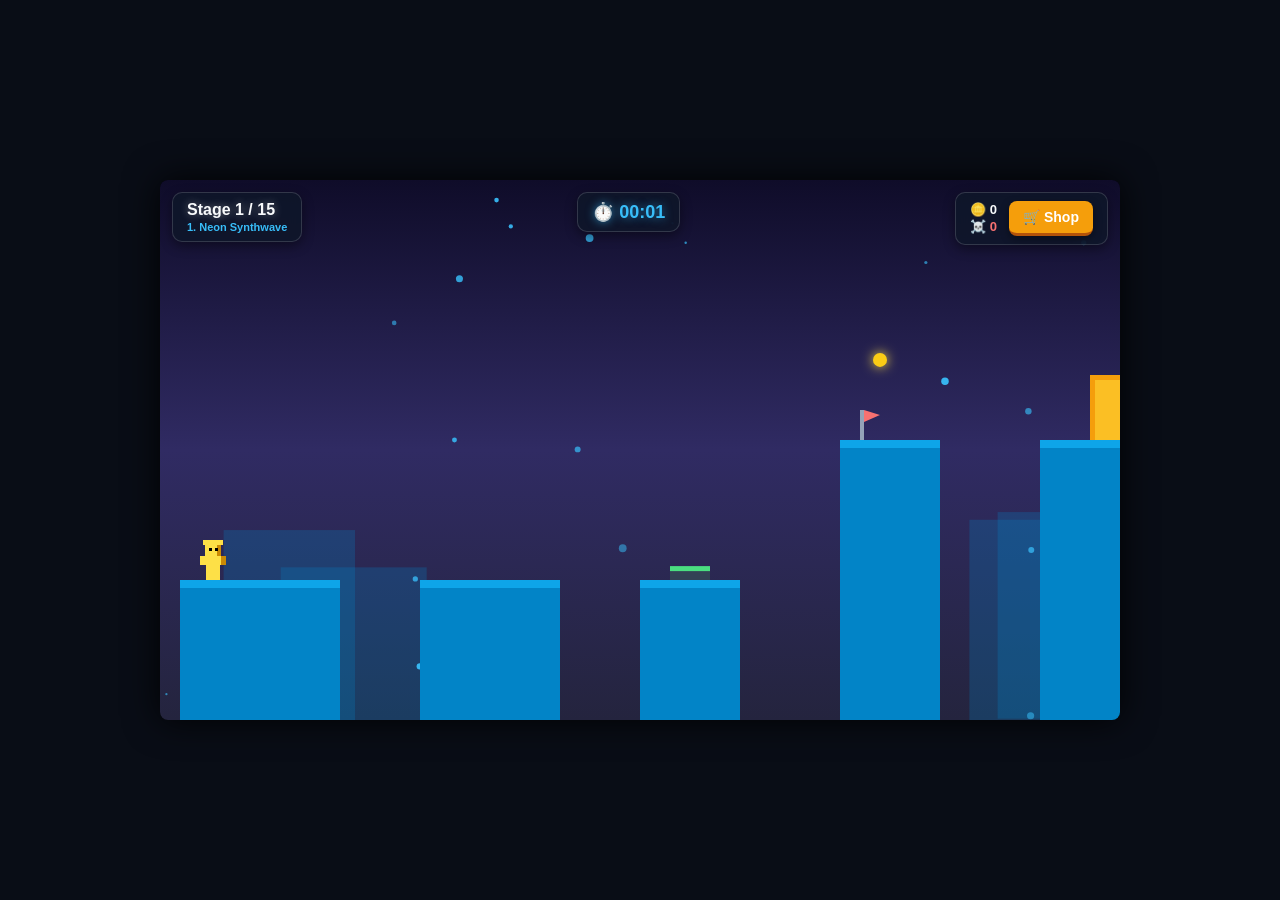
==== commit e7903cea: "Add files via upload" ====
--- a/index.html
+++ b/index.html
@@ -21,14 +21,12 @@
             <span id="timer-display">⏱️ 00:00</span>
         </div>
         <div class="ui-box" id="top-right">
-            <p id="coin-counter">🪙 0</p>
-            <p id="death-counter" style="color: #f87171;">☠️ 0</p>
+            <div id="stats-container">
+                <span id="coin-counter">🪙 0</span>
+                <span id="death-counter" style="color: #f87171;">☠️ 0</span>
+            </div>
+            <button class="action-btn shop" id="open-shop-btn">🛒 Shop</button>
         </div>
-    </div>
-
-    <!-- Shop Action Button -->
-    <div class="btn-row">
-        <button class="action-btn shop" id="open-shop-btn">🛒 Shop</button>
     </div>
 
     <!-- Touch Mobile Controls -->
--- a/style.css
+++ b/style.css
@@ -16,6 +16,7 @@
     justify-content: center;
     align-items: center;
     height: 100vh;
+    height: 100dvh;
     width: 100vw;
     overflow: hidden;
 }
@@ -25,6 +26,7 @@
     position: relative;
     width: 100vw;
     height: 100vh;
+    height: 100dvh;
     max-width: 960px;
     max-height: 540px;
     background: #000;
@@ -46,56 +48,61 @@
     top: 0;
     left: 0;
     width: 100%;
-    padding: 15px;
+    padding: 12px;
     display: flex;
     justify-content: space-between;
+    align-items: flex-start;
     pointer-events: none;
     z-index: 10;
 }
 
 .ui-box {
-    background: rgba(15, 23, 42, 0.8);
+    background: rgba(15, 23, 42, 0.85);
     backdrop-filter: blur(8px);
-    padding: 8px 16px;
+    padding: 8px 14px;
     border-radius: 10px;
     border: 1px solid rgba(255,255,255,0.15);
     pointer-events: auto;
     box-shadow: 0 4px 12px rgba(0,0,0,0.4);
 }
 
-#top-left h2 { font-size: 18px; color: #f8fafc; text-shadow: 0 0 8px rgba(255,255,255,0.4); }
-#top-left p { font-size: 12px; color: #38bdf8; margin-top: 2px; font-weight: 600; }
-#top-center { font-size: 20px; font-weight: bold; color: #38bdf8; text-align: center; text-shadow: 0 0 10px rgba(56,189,248,0.6); display: flex; align-items: center; gap: 8px; }
-#top-right { text-align: right; }
-#top-right p { font-size: 15px; font-weight: bold; }
-
-/* Buttons */
-.btn-row {
-    position: absolute;
-    bottom: 20px;
-    right: 20px;
-    display: flex;
-    gap: 10px;
-    pointer-events: auto;
-    z-index: 20;
-}
-
+#top-left h2 { font-size: 16px; color: #f8fafc; text-shadow: 0 0 8px rgba(255,255,255,0.4); }
+#top-left p { font-size: 11px; color: #38bdf8; margin-top: 2px; font-weight: 600; }
+#top-center { font-size: 18px; font-weight: bold; color: #38bdf8; text-align: center; text-shadow: 0 0 10px rgba(56,189,248,0.6); display: flex; align-items: center; }
+
+/* Top Right UI (Counters + Shop Button layout) */
+#top-right { 
+    display: flex;
+    align-items: center;
+    gap: 12px;
+}
+
+#stats-container {
+    display: flex;
+    flex-direction: column;
+    align-items: flex-end;
+    font-size: 13px;
+    font-weight: bold;
+    line-height: 1.3;
+}
+
+/* Action Button */
 .action-btn {
-    background: #3b82f6;
+    background: #f59e0b;
     color: white;
     border: none;
-    padding: 10px 18px;
-    font-size: 15px;
+    padding: 8px 14px;
+    font-size: 14px;
     font-weight: bold;
     border-radius: 8px;
     cursor: pointer;
-    border-bottom: 4px solid #1d4ed8;
+    border-bottom: 3px solid #b45309;
     transition: transform 0.1s;
-    box-shadow: 0 4px 12px rgba(0,0,0,0.5);
-}
-
-.action-btn:active { transform: translateY(3px); border-bottom: 1px solid #1d4ed8; }
-.action-btn.shop { background: #f59e0b; border-color: #b45309; }
+    box-shadow: 0 3px 8px rgba(0,0,0,0.4);
+    pointer-events: auto;
+}
+
+.action-btn:active { transform: translateY(2px); border-bottom: 1px solid #b45309; }
 
 /* Modals */
 .modal {
@@ -114,10 +121,10 @@
 
 .modal-content {
     background: #1e293b;
-    padding: 30px;
+    padding: 25px;
     border-radius: 14px;
     width: 90%;
-    max-width: 550px;
+    max-width: 500px;
     text-align: center;
     border: 2px solid #475569;
     position: relative;
@@ -126,24 +133,24 @@
     box-shadow: 0 0 30px rgba(0,0,0,0.8);
 }
 
-.modal-content h1 { margin-bottom: 15px; color: #f8fafc; text-shadow: 0 0 10px rgba(255,255,255,0.3); }
-.close-btn { position: absolute; top: 15px; right: 15px; background: #ef4444; border: none; color: white; width: 32px; height: 32px; border-radius: 6px; cursor: pointer; font-weight: bold; }
+.modal-content h1 { margin-bottom: 12px; color: #f8fafc; font-size: 22px; }
+.close-btn { position: absolute; top: 12px; right: 12px; background: #ef4444; border: none; color: white; width: 30px; height: 30px; border-radius: 6px; cursor: pointer; font-weight: bold; }
 
 /* Shop Grid */
-#shop-items { display: grid; grid-template-columns: repeat(auto-fit, minmax(110px, 1fr)); gap: 12px; margin-bottom: 20px; }
-.shop-card { background: #334155; padding: 12px; border-radius: 10px; text-align: center; border: 2px solid transparent; transition: 0.2s; }
+#shop-items { display: grid; grid-template-columns: repeat(auto-fit, minmax(100px, 1fr)); gap: 10px; margin-bottom: 15px; }
+.shop-card { background: #334155; padding: 10px; border-radius: 10px; text-align: center; border: 2px solid transparent; transition: 0.2s; }
 .shop-card.selected { border-color: #22c55e; background: #064e3b; box-shadow: 0 0 15px rgba(34, 197, 94, 0.4); }
-.shop-card h4 { margin-bottom: 5px; color: #f8fafc; font-size: 14px; }
-.shop-card p { font-size: 13px; color: #cbd5e1; margin-bottom: 8px; }
-.shop-card button { width: 100%; padding: 6px; border: none; border-radius: 5px; background: #3b82f6; color: white; font-weight: bold; cursor: pointer; }
+.shop-card h4 { margin-bottom: 4px; color: #f8fafc; font-size: 13px; }
+.shop-card p { font-size: 12px; color: #cbd5e1; margin-bottom: 6px; }
+.shop-card button { width: 100%; padding: 5px; border: none; border-radius: 5px; background: #3b82f6; color: white; font-weight: bold; cursor: pointer; font-size: 12px; }
 .shop-card button:disabled { background: #64748b; cursor: not-allowed; }
 
 /* Touch Mobile Controls Overlay */
 #mobile-controls {
     position: absolute;
-    bottom: 20px;
-    left: 20px;
-    right: 20px;
+    bottom: 15px;
+    left: 15px;
+    right: 15px;
     display: none;
     justify-content: space-between;
     align-items: flex-end;
@@ -153,18 +160,18 @@
 
 .d-pad, .action-pad {
     display: flex;
-    gap: 12px;
+    gap: 10px;
     pointer-events: auto;
 }
 
 .control-btn {
-    width: 60px;
-    height: 60px;
-    background: rgba(255,255,255,0.2);
-    border: 2px solid rgba(255,255,255,0.4);
+    width: 52px;
+    height: 52px;
+    background: rgba(255,255,255,0.25);
+    border: 2px solid rgba(255,255,255,0.45);
     border-radius: 50%;
     color: white;
-    font-size: 24px;
+    font-size: 20px;
     font-weight: bold;
     display: flex;
     justify-content: center;
@@ -174,7 +181,7 @@
 }
 
 .control-btn:active {
-    background: rgba(255,255,255,0.5);
+    background: rgba(255,255,255,0.55);
 }
 
 /* Force mobile controls on touchscreens and small/landscape mobile screens */
@@ -182,20 +189,42 @@
     #mobile-controls {
         display: flex !important;
     }
-    .btn-row {
-        top: 15px;
-        bottom: auto;
-        right: 15px;
-    }
-}
-
-/* Stretch game container to fill screen on smartphone landscape displays */
+}
+
+/* Stretch game container & scale buttons down for horizontal/landscape smartphones */
 @media screen and (max-height: 500px) {
     #game-container {
         width: 100vw;
         height: 100vh;
+        height: 100dvh;
         max-width: 100%;
         max-height: 100%;
         border-radius: 0;
     }
+
+    #ui-layer {
+        padding: 6px 10px;
+    }
+
+    .ui-box {
+        padding: 4px 10px;
+    }
+
+    #top-left h2 { font-size: 13px; }
+    #top-left p { font-size: 10px; }
+    #top-center { font-size: 14px; }
+    #stats-container { font-size: 11px; }
+    .action-btn { padding: 5px 10px; font-size: 12px; }
+
+    #mobile-controls {
+        bottom: 8px;
+        left: 10px;
+        right: 10px;
+    }
+
+    .control-btn {
+        width: 44px;
+        height: 44px;
+        font-size: 16px;
+    }
 }
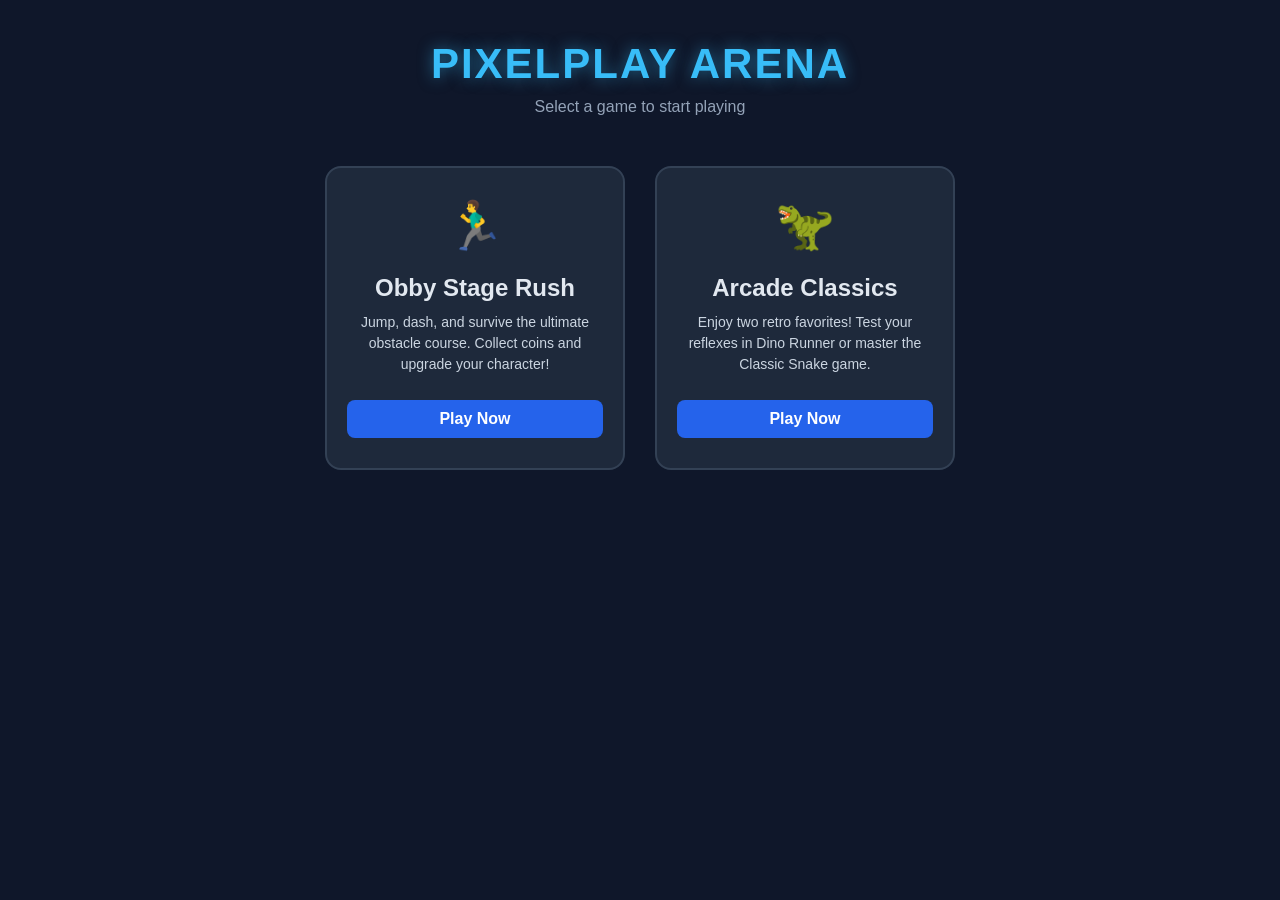
==== commit fc7bc535: "Add files via upload" ====
--- a/index.html
+++ b/index.html
@@ -2,672 +2,134 @@
 <html lang="en">
 <head>
     <meta charset="UTF-8">
-    <meta name="viewport" content="width=device-width, initial-scale=1.0, maximum-scale=1.0, user-scalable=no">
-    <title>Obby Stage Rush - 15 Stages Deluxe</title>
-    <link rel="stylesheet" href="style.css">
+    <meta name="viewport" content="width=device-width, initial-scale=1.0">
+    <title>PixelPlay Arena</title>
+    <style>
+        * {
+            box-sizing: border-box;
+            margin: 0;
+            padding: 0;
+            font-family: 'Segoe UI', Tahoma, Geneva, Verdana, sans-serif;
+        }
+
+        body {
+            background-color: #0f172a;
+            color: #f8fafc;
+            display: flex;
+            flex-direction: column;
+            align-items: center;
+            min-height: 100vh;
+            padding: 40px 20px;
+        }
+
+        header {
+            text-align: center;
+            margin-bottom: 50px;
+        }
+
+        h1 {
+            font-size: 42px;
+            color: #38bdf8;
+            text-transform: uppercase;
+            letter-spacing: 2px;
+            text-shadow: 0 0 15px rgba(56, 189, 248, 0.5);
+            margin-bottom: 10px;
+        }
+
+        p.subtitle {
+            font-size: 16px;
+            color: #94a3b8;
+        }
+
+        .game-grid {
+            display: flex;
+            gap: 30px;
+            flex-wrap: wrap;
+            justify-content: center;
+            max-width: 900px;
+        }
+
+        .game-card {
+            background: #1e293b;
+            border: 2px solid #334155;
+            border-radius: 16px;
+            width: 300px;
+            padding: 30px 20px;
+            text-align: center;
+            transition: transform 0.2s, box-shadow 0.2s;
+            text-decoration: none;
+            color: inherit;
+            display: flex;
+            flex-direction: column;
+            align-items: center;
+        }
+
+        .game-card:hover {
+            transform: translateY(-5px);
+            box-shadow: 0 10px 25px rgba(0, 0, 0, 0.5);
+            border-color: #38bdf8;
+        }
+
+        .icon {
+            font-size: 48px;
+            margin-bottom: 20px;
+        }
+
+        h2 {
+            font-size: 24px;
+            margin-bottom: 10px;
+            color: #e2e8f0;
+        }
+
+        p.desc {
+            font-size: 14px;
+            color: #cbd5e1;
+            margin-bottom: 25px;
+            line-height: 1.5;
+        }
+
+        .play-btn {
+            background: #2563eb;
+            color: white;
+            border: none;
+            padding: 10px 24px;
+            font-size: 16px;
+            font-weight: bold;
+            border-radius: 8px;
+            cursor: pointer;
+            width: 100%;
+            transition: background 0.2s;
+        }
+
+        .game-card:hover .play-btn {
+            background: #3b82f6;
+        }
+    </style>
 </head>
 <body>
 
-<div id="game-container">
-    <canvas id="gameCanvas"></canvas>
-    
-    <!-- UI Overlay Layer -->
-    <div id="ui-layer">
-        <div class="ui-box" id="top-left">
-            <h2 id="level-title">Stage 1 / 15</h2>
-            <p id="theme-name">Neon Synthwave</p>
-        </div>
-        <div class="ui-box" id="top-center">
-            <span id="timer-display">⏱️ 00:00</span>
-        </div>
-        <div class="ui-box" id="top-right">
-            <div id="stats-container">
-                <span id="coin-counter">🪙 0</span>
-                <span id="death-counter" style="color: #f87171;">☠️ 0</span>
-            </div>
-            <button class="action-btn shop" id="open-shop-btn">🛒 Shop</button>
-        </div>
+    <header>
+        <h1>PixelPlay Arena</h1>
+        <p class="subtitle">Select a game to start playing</p>
+    </header>
+
+    <div class="game-grid">
+        <!-- Obby Stage Rush Card -->
+        <a href="obby.html" class="game-card">
+            <div class="icon">🏃‍♂️</div>
+            <h2>Obby Stage Rush</h2>
+            <p class="desc">Jump, dash, and survive the ultimate obstacle course. Collect coins and upgrade your character!</p>
+            <button class="play-btn">Play Now</button>
+        </a>
+
+        <!-- Arcade Classics Card -->
+        <a href="arcade.html" class="game-card">
+            <div class="icon">🦖</div>
+            <h2>Arcade Classics</h2>
+            <p class="desc">Enjoy two retro favorites! Test your reflexes in Dino Runner or master the Classic Snake game.</p>
+            <button class="play-btn">Play Now</button>
+        </a>
     </div>
 
-    <!-- Touch Mobile Controls -->
-    <div id="mobile-controls">
-        <div class="d-pad">
-            <div class="control-btn" id="btn-left">◄</div>
-            <div class="control-btn" id="btn-right">►</div>
-        </div>
-        <div class="action-pad">
-            <div class="control-btn" id="btn-jump">▲</div>
-        </div>
-    </div>
-    
-    <!-- Shop Modal -->
-    <div id="shop-modal" class="modal hidden">
-        <div class="modal-content">
-            <button class="close-btn" id="close-shop-btn">X</button>
-            <h1>Skins Shop</h1>
-            <p style="margin-bottom: 15px; color: #cbd5e1;">Collect stage coins to unlock cool characters!</p>
-            <div id="shop-items"></div>
-        </div>
-    </div>
-
-    <!-- Victory Modal -->
-    <div id="victory-modal" class="modal hidden">
-        <div class="modal-content">
-            <h1 style="color: #facc15;">🎉 YOU BEAT THE GAME! 🎉</h1>
-            <p style="margin: 15px 0; color: #cbd5e1;">Congratulations! You completed all 15 intense stages!</p>
-            <p id="final-stats" style="font-size: 18px; font-weight: bold; color: #38bdf8; margin-bottom: 20px;"></p>
-            <button class="action-btn" id="restart-game-btn" style="background: #22c55e; border-color: #15803d;">Play Again 🔄</button>
-        </div>
-    </div>
-</div>
-
-<script>
-const canvas = document.getElementById('gameCanvas');
-const ctx = canvas.getContext('2d');
-canvas.width = 960; canvas.height = 540;
-
-const levelTitleUI = document.getElementById('level-title');
-const coinCounterUI = document.getElementById('coin-counter');
-const deathCounterUI = document.getElementById('death-counter');
-const themeNameUI = document.getElementById('theme-name');
-const timerDisplayUI = document.getElementById('timer-display');
-const shopModal = document.getElementById('shop-modal');
-const victoryModal = document.getElementById('victory-modal');
-const openShopBtn = document.getElementById('open-shop-btn');
-const closeShopBtn = document.getElementById('close-shop-btn');
-const restartGameBtn = document.getElementById('restart-game-btn');
-const shopItemsContainer = document.getElementById('shop-items');
-const finalStatsUI = document.getElementById('final-stats');
-
-// --- WEB AUDIO SYNTHESIZER ---
-let audioCtx = null;
-function initAudio() { 
-    if (!audioCtx) audioCtx = new (window.AudioContext || window.webkitAudioContext)(); 
-    if (audioCtx.state === 'suspended') audioCtx.resume(); 
-}
-
-function playJumpSound() {
-    if (!audioCtx) return;
-    const osc = audioCtx.createOscillator();
-    const gain = audioCtx.createGain();
-    osc.connect(gain); gain.connect(audioCtx.destination);
-    osc.type = 'square';
-    let t = audioCtx.currentTime;
-    osc.frequency.setValueAtTime(150, t);
-    osc.frequency.exponentialRampToValueAtTime(420, t + 0.12);
-    gain.gain.setValueAtTime(0.08, t);
-    gain.gain.exponentialRampToValueAtTime(0.01, t + 0.12);
-    osc.start(t); osc.stop(t + 0.12);
-}
-
-function playCoinSound() {
-    if (!audioCtx) return;
-    const osc = audioCtx.createOscillator();
-    const gain = audioCtx.createGain();
-    osc.connect(gain); gain.connect(audioCtx.destination);
-    osc.type = 'sine';
-    let t = audioCtx.currentTime;
-    osc.frequency.setValueAtTime(987.77, t); 
-    osc.frequency.setValueAtTime(1318.51, t + 0.08); 
-    gain.gain.setValueAtTime(0.12, t);
-    gain.gain.exponentialRampToValueAtTime(0.01, t + 0.22);
-    osc.start(t); osc.stop(t + 0.22);
-}
-
-function playBounceSound() {
-    if (!audioCtx) return;
-    const osc = audioCtx.createOscillator();
-    const gain = audioCtx.createGain();
-    osc.connect(gain); gain.connect(audioCtx.destination);
-    osc.type = 'triangle';
-    let t = audioCtx.currentTime;
-    osc.frequency.setValueAtTime(160, t);
-    osc.frequency.exponentialRampToValueAtTime(550, t + 0.08);
-    osc.frequency.exponentialRampToValueAtTime(220, t + 0.2);
-    gain.gain.setValueAtTime(0.18, t);
-    gain.gain.exponentialRampToValueAtTime(0.01, t + 0.2);
-    osc.start(t); osc.stop(t + 0.2);
-}
-
-function playCheckpointSound() {
-    if (!audioCtx) return;
-    let notes = [523.25, 659.25, 783.99]; 
-    notes.forEach((freq, idx) => {
-        const osc = audioCtx.createOscillator();
-        const gain = audioCtx.createGain();
-        osc.connect(gain); gain.connect(audioCtx.destination);
-        osc.type = 'sine';
-        let t = audioCtx.currentTime + idx * 0.07;
-        osc.frequency.setValueAtTime(freq, t);
-        gain.gain.setValueAtTime(0.1, t);
-        gain.gain.exponentialRampToValueAtTime(0.01, t + 0.18);
-        osc.start(t); osc.stop(t + 0.18);
-    });
-}
-
-function playDeathSound() {
-    if (!audioCtx) return;
-    const osc = audioCtx.createOscillator();
-    const gain = audioCtx.createGain();
-    osc.connect(gain); gain.connect(audioCtx.destination);
-    osc.type = 'sawtooth';
-    let t = audioCtx.currentTime;
-    osc.frequency.setValueAtTime(260, t);
-    osc.frequency.exponentialRampToValueAtTime(40, t + 0.25);
-    gain.gain.setValueAtTime(0.12, t);
-    gain.gain.exponentialRampToValueAtTime(0.01, t + 0.25);
-    osc.start(t); osc.stop(t + 0.25);
-}
-
-function playStageClearSound() {
-    if (!audioCtx) return;
-    let notes = [523.25, 659.25, 783.99, 1046.50]; 
-    notes.forEach((freq, idx) => {
-        const osc = audioCtx.createOscillator();
-        const gain = audioCtx.createGain();
-        osc.connect(gain); gain.connect(audioCtx.destination);
-        osc.type = 'triangle';
-        let t = audioCtx.currentTime + idx * 0.08;
-        osc.frequency.setValueAtTime(freq, t);
-        gain.gain.setValueAtTime(0.12, t);
-        gain.gain.exponentialRampToValueAtTime(0.01, t + 0.28);
-        osc.start(t); osc.stop(t + 0.28);
-    });
-}
-
-const SKINS = [
-    { id: 'king', name: 'King', cost: 0, color: '#fde047', dark: '#ca8a04' },
-    { id: 'knight', name: 'Knight', cost: 10, color: '#84cc16', dark: '#4d7c0f' },
-    { id: 'wizard', name: 'Wizard', cost: 25, color: '#3b82f6', dark: '#1d4ed8' },
-    { id: 'ninja', name: 'Ninja', cost: 50, color: '#a855f7', dark: '#7e22ce' }
-];
-
-let unlockedSkins = ['king']; let equippedSkin = SKINS[0];
-let coins = 0; let currentLevel = 1; let deaths = 0; let isPaused = false;
-let gameStartTime = Date.now();
-
-const player = {
-    x: 50, y: 350, width: 26, height: 36,
-    vx: 0, vy: 0, jumpForce: -11.5, 
-    grounded: false, jumpsLeft: 2, maxJumps: 2, 
-    facingRight: true, scaleX: 1, scaleY: 1, currentFriction: 0.82
-};
-const GRAVITY = 0.55; 
-const BASE_FRICTION = 0.82; 
-const ICE_FRICTION = 0.97; 
-
-let checkpoint = { x: 50, y: 350 };
-let keys = {};
-let platforms = []; let lavas = []; let bouncePads = []; let coinsList = []; let checkpointsList = []; let particles = []; 
-let movingPlatforms = []; let fragilePlatforms = []; let conveyors = [];
-let ambientParticles = [];
-let exitDoor = { x: 880, y: 300, w: 45, h: 65 };
-let cameraX = 0; let bgTimer = 0; 
-let bgScenery = []; 
-
-const THEMES = [
-    { id: 'neon', name: "1. Neon Synthwave", sky: ["#0f0c29", "#302b63", "#24243e"], platform: "#0ea5e9", base: "#0284c7", danger: "#ef4444", weather: 'cyber' }, 
-    { id: 'lava', name: "2. Volcano Core", sky: ["#2a0800", "#5c1000", "#1f0400"], platform: "#3f3f46", base: "#18181b", danger: "#f97316", weather: 'embers' },
-    { id: 'toxic', name: "3. Toxic Crumble", sky: ["#022c22", "#064e3b", "#065f46"], platform: "#4ade80", base: "#166534", danger: "#84cc16", weather: 'spores' },
-    { id: 'ice', name: "4. Slippery Slopes", sky: ["#082f49", "#0c4a6e", "#0284c7"], platform: "#bae6fd", base: "#38bdf8", danger: "#0f172a", weather: 'snow' },
-    { id: 'cyber', name: "5. The Factory", sky: ["#2e1065", "#4c1d95", "#3b0764"], platform: "#94a3b8", base: "#475569", danger: "#d946ef", weather: 'cyber' },
-    { id: 'bounce', name: "6. Trampoline Park", sky: ["#4a044e", "#701a75", "#831843"], platform: "#f472b6", base: "#db2777", danger: "#e11d48", weather: 'confetti' },
-    { id: 'elevator', name: "7. Elevator Shaft", sky: ["#171717", "#262626", "#404040"], platform: "#fbbf24", base: "#d97706", danger: "#ef4444", weather: 'cyber' },
-    { id: 'treadmill', name: "8. The Treadmill", sky: ["#1e3a8a", "#1e40af", "#1d4ed8"], platform: "#64748b", base: "#475569", danger: "#f97316", weather: 'embers' },
-    { id: 'faith', name: "9. Leap of Faith", sky: ["#020617", "#0f172a", "#1e293b"], platform: "#34d399", base: "#059669", danger: "#dc2626", weather: 'stars' },
-    { id: 'ocean', name: "10. Boiling Ocean", sky: ["#450a0a", "#7f1d1d", "#991b1b"], platform: "#38bdf8", base: "#0284c7", danger: "#f97316", weather: 'embers' },
-    { id: 'stairs', name: "11. Fragile Stairs", sky: ["#14532d", "#166534", "#15803d"], platform: "#a3e635", base: "#65a30d", danger: "#dc2626", weather: 'spores' },
-    { id: 'chaos', name: "12. Conveyor Chaos", sky: ["#312e81", "#3730a3", "#4338ca"], platform: "#c084fc", base: "#9333ea", danger: "#f97316", weather: 'cyber' },
-    { id: 'icesky', name: "13. Ice Skyscraper", sky: ["#0c4a6e", "#0369a1", "#0284c7"], platform: "#f0f9ff", base: "#7dd3fc", danger: "#0284c7", weather: 'snow' },
-    { id: 'gauntlet', name: "14. The Gauntlet", sky: ["#18181b", "#27272a", "#3f3f46"], platform: "#f87171", base: "#dc2626", danger: "#b91c1c", weather: 'embers' },
-    { id: 'victory', name: "15. Victory Road", sky: ["#422006", "#713f12", "#a16207"], platform: "#fef08a", base: "#eab308", danger: "#ffffff", weather: 'confetti' }
-];
-let currentTheme = THEMES[0];
-
-function loadProgress() {
-    coins = parseInt(localStorage.getItem('obby_coins') || '0');
-    unlockedSkins = JSON.parse(localStorage.getItem('obby_skins') || '["king"]');
-    equippedSkin = SKINS.find(s => s.id === (localStorage.getItem('obby_equippedSkin') || 'king')) || SKINS[0];
-}
-function saveProgress() {
-    localStorage.setItem('obby_coins', coins.toString());
-    localStorage.setItem('obby_skins', JSON.stringify(unlockedSkins));
-    localStorage.setItem('obby_equippedSkin', equippedSkin.id);
-}
-
-function drawAdvancedCharacter(context, x, y, skin, facingRight, scaleX, scaleY) {
-    context.save();
-    context.translate(x, y); context.scale(facingRight ? scaleX : -scaleX, scaleY);
-    context.fillStyle = skin.color; context.fillRect(-8, -36, 16, 12); context.fillRect(-13, -24, 26, 9); context.fillRect(-7, -15, 14, 15);
-    context.fillStyle = skin.dark; context.fillRect(4, -36, 4, 12); context.fillRect(8, -24, 5, 9);
-    context.fillStyle = '#000000'; context.fillRect(-4, -32, 3, 3); context.fillRect(2, -32, 3, 3);
-    context.fillStyle = skin.color; context.fillRect(-10, -40, 20, 5);
-    context.restore();
-}
-
-openShopBtn.onclick = () => { initAudio(); isPaused = true; shopModal.classList.remove('hidden'); renderShop(); };
-closeShopBtn.onclick = () => { initAudio(); isPaused = false; shopModal.classList.add('hidden'); };
-restartGameBtn.onclick = () => { initAudio(); victoryModal.classList.add('hidden'); currentLevel = 1; deaths = 0; gameStartTime = Date.now(); loadLevel(1); isPaused = false; };
-
-function renderShop() {
-    shopItemsContainer.innerHTML = '';
-    SKINS.forEach(skin => {
-        const isUnlocked = unlockedSkins.includes(skin.id);
-        const isEquipped = equippedSkin.id === skin.id;
-        const card = document.createElement('div');
-        card.className = `shop-card ${isEquipped ? 'selected' : ''}`;
-        card.innerHTML = `<h4>${skin.name}</h4><canvas id="preview-${skin.id}" width="60" height="60" style="margin: 0 auto; display: block;"></canvas><p>${isUnlocked ? 'Owned' : '🪙 ' + skin.cost}</p><button ${isEquipped ? 'disabled' : ''}>${isEquipped ? 'Equipped' : isUnlocked ? 'Equip' : 'Buy'}</button>`;
-        card.querySelector('button').onclick = () => {
-            initAudio();
-            if (isUnlocked) { equippedSkin = skin; playCoinSound(); }
-            else if (coins >= skin.cost) { coins -= skin.cost; unlockedSkins.push(skin.id); equippedSkin = skin; playCoinSound(); }
-            saveProgress(); renderShop();
-        };
-        shopItemsContainer.appendChild(card);
-    });
-    SKINS.forEach(skin => { const ctx = document.getElementById(`preview-${skin.id}`)?.getContext('2d'); if(ctx) drawAdvancedCharacter(ctx, 30, 50, skin, true, 1.1, 1.1); });
-    coinCounterUI.innerText = `🪙 ${coins}`;
-}
-
-function spawnParticles(x, y, color, count, speed) {
-    for(let i=0; i<count; i++) particles.push({ x, y, vx: (Math.random()-0.5)*speed, vy: (Math.random()-0.5)*speed - 2, life: 1, color, size: Math.random()*4 + 2 });
-}
-
-function initAmbientParticles() {
-    ambientParticles = [];
-    for(let i=0; i<40; i++) {
-        ambientParticles.push({
-            x: Math.random() * canvas.width * 2,
-            y: Math.random() * canvas.height,
-            size: Math.random() * 3 + 1,
-            speedX: (Math.random() - 0.5) * 1.5,
-            speedY: Math.random() * 1.5 - 2,
-            alpha: Math.random() * 0.7 + 0.3
-        });
-    }
-}
-
-function generateBackgroundScenery() {
-    bgScenery = [];
-    for(let i = 0; i < 15; i++) {
-        bgScenery.push({ x: Math.random() * 3000, y: canvas.height - (Math.random() * 180 + 100), w: Math.random() * 140 + 80, h: Math.random() * 250 + 150, speed: Math.random() * 0.25 + 0.1 });
-    }
-}
-
-function loadLevel(levelNum) {
-    platforms = []; lavas = []; bouncePads = []; coinsList = []; checkpointsList = []; particles = []; movingPlatforms = []; fragilePlatforms = []; conveyors = [];
-    cameraX = 0; bgTimer = 0;
-    
-    currentTheme = THEMES[(levelNum - 1) % THEMES.length];
-    levelTitleUI.innerText = `Stage ${levelNum} / 15`;
-    themeNameUI.innerText = `${currentTheme.name}`;
-    generateBackgroundScenery();
-    initAmbientParticles();
-
-    const addP = (x, y, w, h, isIce=false) => platforms.push({ x, y, w, h, isIce });
-    const addL = (x, y, w, h) => lavas.push({ x, y, w, h });
-    const addB = (x, y, w) => bouncePads.push({ x, y, w, h: 15 });
-    const addC = (x, y) => checkpointsList.push({ x, y, w: 20, h: 30, reached: false });
-    const addCoin = (x, y) => coinsList.push({ x, y, collected: false });
-    const addMP = (x, y, w, h, vx, vy, range) => movingPlatforms.push({ x, y, w, h, vx, vy, range, traveled: 0 });
-    const addFP = (x, y, w) => fragilePlatforms.push({ x, y, w, h: 15, active: true, timer: 60, respawnTimer: 0 });
-    const addConv = (x, y, w, speed) => conveyors.push({ x, y, w, h: 15, speed });
-
-    if(levelNum === 1) { 
-        addP(20, 400, 160, 200); addP(260, 400, 140, 200); addP(480, 400, 100, 200); addB(510, 385, 40); 
-        addP(680, 260, 100, 300); addC(700, 230); addCoin(720, 180); addP(880, 260, 150, 300); exitDoor = { x: 930, y: 195, w: 45, h: 65 };
-    } 
-    else if(levelNum === 2) { 
-        addP(20, 400, 120, 200); addL(140, 450, 700, 150); addP(180, 380, 70, 20); addP(300, 340, 70, 20); addP(420, 300, 70, 20); 
-        addP(540, 300, 100, 200); addC(560, 270); addP(690, 280, 70, 20); addCoin(710, 230);
-        addP(820, 260, 150, 300); exitDoor = { x: 870, y: 195, w: 45, h: 65 };
-    } 
-    else if(levelNum === 3) { 
-        addP(20, 400, 120, 200); addL(140, 450, 700, 150); addFP(180, 380, 60); addFP(280, 340, 60); addFP(380, 300, 60); 
-        addP(490, 280, 90, 300); addC(510, 250); addMP(630, 270, 70, 20, 1.2, 0, 120); addCoin(800, 180);
-        addP(840, 250, 150, 300); exitDoor = { x: 890, y: 185, w: 45, h: 65 };
-    } 
-    else if(levelNum === 4) { 
-        addP(20, 400, 120, 200); addP(180, 380, 140, 200, true); addP(370, 340, 140, 200, true); addL(510, 450, 300, 150); 
-        addP(560, 300, 80, 20, true); addCoin(590, 250); addP(690, 280, 140, 200, true); addC(720, 250); addB(790, 265, 40);
-        addP(900, 160, 150, 400); exitDoor = { x: 950, y: 95, w: 45, h: 65 };
-    } 
-    else if(levelNum === 5) { 
-        addP(20, 400, 120, 200); addL(140, 450, 700, 150); addConv(180, 360, 140, 2.0); addConv(360, 300, 140, -2.0); 
-        addP(540, 270, 90, 300); addC(560, 240); addMP(670, 270, 60, 20, 0, 1.5, 100); addCoin(685, 150); addConv(780, 240, 140, 2.5); 
-        addP(960, 240, 150, 300); exitDoor = { x: 1010, y: 175, w: 45, h: 65 };
-    }
-    else if(levelNum === 6) { 
-        addP(20, 400, 100, 200); addL(120, 450, 800, 150);
-        addB(160, 410, 45); addB(270, 350, 45); addB(380, 290, 45); addB(500, 320, 45); 
-        addP(620, 280, 90, 250); addC(640, 250); addCoin(660, 200); addB(750, 280, 45);
-        addP(870, 220, 150, 300); exitDoor = { x: 920, y: 155, w: 45, h: 65 };
-    }
-    else if(levelNum === 7) { 
-        addP(20, 400, 100, 200); addL(120, 450, 750, 150);
-        addMP(160, 340, 60, 20, 0, -1.5, 120); addMP(280, 240, 60, 20, 0, 1.5, 120);
-        addP(400, 220, 80, 20); addC(420, 190);
-        addMP(520, 220, 60, 20, 1.5, 0, 120); addCoin(650, 150); addP(780, 200, 150, 350); exitDoor = { x: 830, y: 135, w: 45, h: 65 };
-    }
-    else if(levelNum === 8) { 
-        addP(20, 400, 80, 200); addConv(100, 400, 700, -3.0); 
-        addL(260, 380, 40, 20); addL(440, 380, 40, 20); addL(620, 380, 40, 20); 
-        addP(820, 400, 150, 200); addCoin(860, 320); exitDoor = { x: 870, y: 335, w: 45, h: 65 };
-    }
-    else if(levelNum === 9) { 
-        addP(20, 200, 100, 350); addL(120, 450, 800, 150);
-        addB(180, 420, 45); addB(350, 420, 45); addB(520, 420, 45); addB(690, 420, 45);
-        addP(820, 260, 150, 300); addCoin(860, 200); exitDoor = { x: 870, y: 195, w: 45, h: 65 };
-    }
-    else if(levelNum === 10) { 
-        addP(20, 320, 100, 250); addL(120, 450, 800, 150);
-        addMP(160, 320, 60, 20, 1.2, 0, 100); addMP(310, 290, 60, 20, 0, 1.2, 80);
-        addP(430, 270, 80, 250); addC(450, 240); addCoin(470, 190);
-        addMP(560, 270, 60, 20, 1.5, 0, 110); addP(720, 250, 150, 300); exitDoor = { x: 770, y: 185, w: 45, h: 65 };
-    }
-    else if(levelNum === 11) { 
-        addP(20, 420, 100, 200); addL(120, 450, 800, 150);
-        addFP(150, 380, 50); addFP(230, 340, 50); addFP(310, 300, 50); addFP(390, 260, 50);
-        addP(480, 240, 80, 300); addC(500, 210); addCoin(520, 150);
-        addFP(600, 220, 50); addFP(680, 200, 50);
-        addP(770, 200, 150, 350); exitDoor = { x: 820, y: 135, w: 45, h: 65 };
-    }
-    else if(levelNum === 12) { 
-        addP(20, 400, 80, 200); addL(100, 450, 800, 150);
-        addConv(130, 360, 100, 3.0); addConv(270, 310, 100, -3.0); addConv(410, 260, 100, 3.0);
-        addP(550, 240, 80, 300); addC(570, 210); addCoin(590, 150);
-        addConv(680, 220, 120, -3.5); addP(840, 220, 150, 300); exitDoor = { x: 890, y: 155, w: 45, h: 65 };
-    }
-    else if(levelNum === 13) { 
-        addP(20, 420, 100, 200); addL(120, 450, 800, 150);
-        addP(150, 360, 60, 20, true); addP(250, 300, 60, 20, true); addP(170, 230, 60, 20, true);
-        addP(280, 180, 80, 20, true); addC(290, 150); addCoin(310, 100);
-        addP(410, 180, 60, 20, true); addP(530, 220, 60, 20, true); addP(650, 260, 60, 20, true);
-        addP(770, 260, 150, 300); exitDoor = { x: 820, y: 195, w: 45, h: 65 };
-    }
-    else if(levelNum === 14) { 
-        addP(20, 400, 80, 200); addL(100, 450, 900, 150);
-        addP(120, 360, 60, 20, true);
-        addConv(210, 320, 90, 2.5);
-        addFP(330, 280, 60);
-        addB(420, 350, 40);
-        addP(510, 240, 80, 300); addC(520, 210);
-        addMP(630, 240, 60, 20, 1.2, 0, 90); addCoin(650, 170);
-        addP(780, 220, 150, 300); exitDoor = { x: 830, y: 155, w: 45, h: 65 };
-    }
-    else if(levelNum === 15) { 
-        addP(20, 400, 100, 200);
-        for(let i=0; i<8; i++) { addCoin(160 + (i*60), 360 - (i*25)); addP(140 + (i*60), 380 - (i*25), 45, 12); }
-        addP(640, 200, 250, 400); exitDoor = { x: 720, y: 135, w: 45, h: 65 };
-    }
-
-    if (platforms.length > 0) {
-        checkpoint = { x: platforms[0].x + 20, y: platforms[0].y - player.height - 2 };
-    } else {
-        checkpoint = { x: 50, y: 300 };
-    }
-    player.x = checkpoint.x; player.y = checkpoint.y; player.vx = 0; player.vy = 0;
-}
-
-function die() {
-    playDeathSound();
-    spawnParticles(player.x + 13, player.y + 18, equippedSkin.color, 30, 15);
-    deaths++; deathCounterUI.innerText = `☠️ ${deaths}`;
-    player.x = checkpoint.x; player.y = checkpoint.y; player.vx = 0; player.vy = 0;
-}
-
-function triggerJump() {
-    initAudio();
-    if (player.jumpsLeft > 0 && !isPaused) {
-        playJumpSound();
-        player.vy = player.jumpForce; player.jumpsLeft--; player.grounded = false;
-        player.scaleX = 0.7; player.scaleY = 1.3;
-        spawnParticles(player.x + 13, player.y + 36, '#ffffff', 5, 5);
-    }
-}
-
-window.addEventListener('keydown', (e) => { initAudio(); keys[e.key.toLowerCase()] = true; if (['space', 'w', 'arrowup'].includes(e.key.toLowerCase())) triggerJump(); });
-window.addEventListener('keyup', (e) => keys[e.key.toLowerCase()] = false);
-const attachBtn = (id, key) => { 
-    const el = document.getElementById(id); 
-    if(!el) return; 
-    el.addEventListener('pointerdown', (e) => { e.preventDefault(); initAudio(); keys[key] = true; if(key==='space') triggerJump(); }); 
-    el.addEventListener('pointerup', (e) => { e.preventDefault(); keys[key] = false; }); 
-    el.addEventListener('pointercancel', (e) => { e.preventDefault(); keys[key] = false; }); 
-};
-attachBtn('btn-left', 'arrowleft'); attachBtn('btn-right', 'arrowright'); attachBtn('btn-jump', 'space');
-
-function updateTimer() {
-    let elapsed = Math.floor((Date.now() - gameStartTime) / 1000);
-    let m = Math.floor(elapsed / 60).toString().padStart(2, '0');
-    let s = (elapsed % 60).toString().padStart(2, '0');
-    timerDisplayUI.innerText = `⏱️ ${m}:${s}`;
-}
-
-function update() {
-    if (isPaused) return;
-
-    updateTimer();
-
-    if (keys['a'] || keys['arrowleft']) { player.vx -= 0.95; player.facingRight = false; }
-    if (keys['d'] || keys['arrowright']) { player.vx += 0.95; player.facingRight = true; }
-
-    let prevY = player.y;
-    player.vy += GRAVITY; 
-    player.vx *= player.currentFriction; 
-    player.x += player.vx; player.y += player.vy;
-    
-    player.scaleX += (1 - player.scaleX) * 0.15; player.scaleY += (1 - player.scaleY) * 0.15;
-    
-    let targetCameraX = player.x - (canvas.width / 3);
-    cameraX += (targetCameraX - cameraX) * 0.1;
-    if (cameraX < 0) cameraX = 0;
-
-    player.grounded = false;
-    player.currentFriction = BASE_FRICTION;
-
-    // Platforms
-    platforms.forEach(p => {
-        if (player.x + player.width > p.x && player.x < p.x + p.w) {
-            let prevBottom = prevY + player.height;
-            let currentBottom = player.y + player.height;
-            if (prevBottom <= p.y + 12 && currentBottom >= p.y && player.vy >= 0) {
-                player.y = p.y - player.height; player.vy = 0; player.grounded = true; player.jumpsLeft = player.maxJumps;
-                if(p.isIce) player.currentFriction = ICE_FRICTION;
-            }
-        }
-    });
-
-    // Conveyors
-    conveyors.forEach(c => {
-        if (player.x + player.width > c.x && player.x < c.x + c.w) {
-            let prevBottom = prevY + player.height;
-            let currentBottom = player.y + player.height;
-            if (prevBottom <= c.y + 12 && currentBottom >= c.y && player.vy >= 0) {
-                player.y = c.y - player.height; player.vy = 0; player.grounded = true; player.jumpsLeft = player.maxJumps;
-                player.x += c.speed;
-            }
-        }
-    });
-
-    // Moving Platforms
-    movingPlatforms.forEach(mp => {
-        mp.x += mp.vx; mp.y += mp.vy;
-        mp.traveled += Math.abs(mp.vx) + Math.abs(mp.vy);
-        if(mp.traveled >= mp.range) { mp.vx *= -1; mp.vy *= -1; mp.traveled = 0; }
-        if (player.x + player.width > mp.x && player.x < mp.x + mp.w) {
-            let prevBottom = prevY + player.height;
-            let currentBottom = player.y + player.height;
-            if (prevBottom <= mp.y + 14 && currentBottom >= mp.y && player.vy >= 0) {
-                player.y = mp.y - player.height; player.vy = 0; player.grounded = true; player.jumpsLeft = player.maxJumps;
-                player.x += mp.vx; player.y += mp.vy; 
-            }
-        }
-    });
-
-    // Fragile Platforms
-    fragilePlatforms.forEach(fp => {
-        if(!fp.active) {
-            fp.respawnTimer--;
-            if(fp.respawnTimer <= 0) { fp.active = true; fp.timer = 60; spawnParticles(fp.x + fp.w/2, fp.y, currentTheme.platform, 10, 4); }
-            return;
-        }
-        let playerStanding = false;
-        if (player.x + player.width > fp.x && player.x < fp.x + fp.w) {
-            let prevBottom = prevY + player.height;
-            let currentBottom = player.y + player.height;
-            if (prevBottom <= fp.y + 12 && currentBottom >= fp.y && player.vy >= 0) {
-                player.y = fp.y - player.height; player.vy = 0; player.grounded = true; player.jumpsLeft = player.maxJumps; playerStanding = true;
-            }
-        }
-        if(playerStanding || fp.timer < 60) {
-            fp.timer--;
-            if(fp.timer <= 0) { fp.active = false; fp.respawnTimer = 120; spawnParticles(fp.x + fp.w/2, fp.y, '#94a3b8', 15, 5); }
-        }
-    });
-
-    // Bounce Pads
-    bouncePads.forEach(b => {
-        if (player.x + player.width > b.x && player.x < b.x + b.w && player.y + player.height >= b.y && player.y + player.height <= b.y + 20 && player.vy >= 0) {
-            playBounceSound();
-            player.y = b.y - player.height; player.vy = -16.5; player.jumpsLeft = player.maxJumps; player.scaleX = 0.5; player.scaleY = 1.6;
-            spawnParticles(player.x+13, b.y, '#4ade80', 15, 8);
-        }
-    });
-
-    // Hazards
-    const pxCenter = player.x + player.width/2; 
-    lavas.forEach(l => { if (pxCenter > l.x && pxCenter < l.x + l.w && player.y + player.height > l.y + 8) die(); });
-    if (player.y > canvas.height + 150) die(); 
-
-    // Checkpoints & Collectibles
-    checkpointsList.forEach(cp => {
-        if (!cp.reached && player.x + player.width > cp.x && player.x < cp.x + cp.w && player.y + player.height > cp.y && player.y < cp.y + cp.h) {
-            playCheckpointSound();
-            cp.reached = true; checkpoint = { x: cp.x + 4, y: cp.y + cp.h - player.height - 2 }; spawnParticles(cp.x+10, cp.y, '#22c55e', 20, 6);
-        }
-    });
-    coinsList.forEach(c => {
-        if (!c.collected && Math.hypot((player.x + 13) - c.x, (player.y + 18) - c.y) < 24) {
-            playCoinSound();
-            c.collected = true; coins++; saveProgress(); coinCounterUI.innerText = `🪙 ${coins}`; spawnParticles(c.x, c.y, '#facc15', 15, 6);
-        }
-    });
-
-    // Exit Door
-    if (player.x + player.width > exitDoor.x && player.x < exitDoor.x + exitDoor.w && player.y + player.height > exitDoor.y && player.y < exitDoor.y + exitDoor.h) {
-        playStageClearSound();
-        if(currentLevel === 15) {
-            isPaused = true;
-            finalStatsUI.innerText = `Time: ${timerDisplayUI.innerText.replace('⏱️ ', '')} | Total Deaths: ${deaths}`;
-            victoryModal.classList.remove('hidden');
-        } else {
-            currentLevel++; loadLevel(currentLevel);
-        }
-    }
-
-    // Particle Updates
-    particles.forEach(p => { p.x += p.vx; p.y += p.vy; p.vy += 0.2; p.life -= 0.03; });
-    particles = particles.filter(p => p.life > 0);
-
-    ambientParticles.forEach(p => {
-        p.x += p.speedX; p.y += p.speedY;
-        if(p.y < 0) p.y = canvas.height;
-        if(p.y > canvas.height) p.y = 0;
-        if(p.x < 0) p.x = canvas.width * 2;
-        if(p.x > canvas.width * 2) p.x = 0;
-    });
-}
-
-function draw() {
-    bgTimer += 0.03;
-    let skyGrad = ctx.createLinearGradient(0, 0, 0, canvas.height);
-    skyGrad.addColorStop(0, currentTheme.sky[0]); skyGrad.addColorStop(0.5, currentTheme.sky[1]); skyGrad.addColorStop(1, currentTheme.sky[2]);
-    ctx.fillStyle = skyGrad; ctx.fillRect(0, 0, canvas.width, canvas.height);
-
-    ctx.save();
-    ctx.fillStyle = currentTheme.base; ctx.globalAlpha = 0.25;
-    bgScenery.forEach(s => { ctx.fillRect(s.x - (cameraX * s.speed), s.y, s.w, s.h); });
-    ctx.restore();
-
-    ctx.save();
-    ambientParticles.forEach(p => {
-        ctx.fillStyle = currentTheme.weather === 'embers' ? '#f97316' : currentTheme.weather === 'snow' ? '#ffffff' : currentTheme.weather === 'spores' ? '#84cc16' : '#38bdf8';
-        ctx.globalAlpha = p.alpha; ctx.beginPath(); ctx.arc(p.x - (cameraX * 0.5), p.y, p.size, 0, Math.PI*2); ctx.fill();
-    });
-    ctx.restore();
-
-    ctx.save(); ctx.translate(-Math.floor(cameraX), 0);
-    
-    platforms.forEach(p => {
-        ctx.fillStyle = p.isIce ? '#e0f2fe' : currentTheme.platform; ctx.fillRect(p.x, p.y, p.w, 8);
-        ctx.fillStyle = p.isIce ? '#7dd3fc' : currentTheme.base; ctx.fillRect(p.x, p.y + 8, p.w, p.h - 8);
-    });
-
-    conveyors.forEach(c => {
-        ctx.fillStyle = '#475569'; ctx.fillRect(c.x, c.y, c.w, c.h);
-        ctx.fillStyle = '#38bdf8'; 
-        let offset = (bgTimer * c.speed * 18) % 18;
-        for(let i=-20; i<c.w+20; i+=18) {
-            let lineX = c.x + i + offset;
-            if(lineX > c.x && lineX < c.x + c.w) ctx.fillRect(lineX, c.y, 4, c.h);
-        }
-    });
-
-    movingPlatforms.forEach(mp => {
-        ctx.fillStyle = '#14b8a6'; ctx.fillRect(mp.x, mp.y, mp.w, 6); 
-        ctx.fillStyle = '#0f766e'; ctx.fillRect(mp.x, mp.y + 6, mp.w, mp.h - 6);
-    });
-
-    fragilePlatforms.forEach(fp => {
-        if(fp.active) {
-            let shakeX = (fp.timer < 60) ? (Math.random() - 0.5) * 4 : 0;
-            ctx.globalAlpha = fp.timer / 60;
-            ctx.fillStyle = '#c084fc'; ctx.fillRect(fp.x + shakeX, fp.y, fp.w, 6);
-            ctx.fillStyle = '#7e22ce'; ctx.fillRect(fp.x + shakeX, fp.y + 6, fp.w, fp.h - 6);
-            ctx.globalAlpha = 1;
-        }
-    });
-
-    ctx.fillStyle = currentTheme.danger; ctx.shadowBlur = 12; ctx.shadowColor = currentTheme.danger;
-    lavas.forEach(l => {
-        ctx.beginPath(); ctx.moveTo(l.x, l.y + l.h); ctx.lineTo(l.x, l.y + 4);
-        for(let i=0; i<=l.w; i+=15) { ctx.lineTo(l.x + i, l.y + 4 + Math.sin(bgTimer*4 + i*0.12)*4); }
-        ctx.lineTo(l.x + l.w, l.y + l.h); ctx.fill();
-        ctx.globalAlpha = 0.4; ctx.fillRect(l.x, l.y+12, l.w, l.h-12); ctx.globalAlpha = 1;
-    });
-    ctx.shadowBlur = 0;
-
-    bouncePads.forEach(b => {
-        ctx.fillStyle = '#334155'; ctx.fillRect(b.x, b.y+4, b.w, b.h-4);
-        ctx.fillStyle = '#4ade80'; ctx.fillRect(b.x, b.y + Math.sin(bgTimer*8)*2, b.w, 5); 
-    });
-
-    checkpointsList.forEach(cp => {
-        ctx.fillStyle = '#94a3b8'; ctx.fillRect(cp.x, cp.y, 4, cp.h);
-        ctx.fillStyle = cp.reached ? '#22c55e' : '#f87171';
-        ctx.beginPath(); ctx.moveTo(cp.x + 4, cp.y); 
-        ctx.lineTo(cp.x + 20 + Math.sin(bgTimer*5)*3, cp.y + 5); 
-        ctx.lineTo(cp.x + 4, cp.y + 12); ctx.fill();
-    });
-
-    ctx.shadowBlur = 12; ctx.shadowColor = '#fde047'; ctx.fillStyle = '#facc15';
-    coinsList.forEach(c => { if (!c.collected) { ctx.beginPath(); ctx.arc(c.x, c.y + Math.sin(bgTimer*5)*3, 7, 0, Math.PI * 2); ctx.fill(); } });
-    ctx.shadowBlur = 0;
-
-    ctx.fillStyle = '#f59e0b'; ctx.fillRect(exitDoor.x, exitDoor.y, exitDoor.w, exitDoor.h);
-    ctx.fillStyle = '#fbbf24'; ctx.fillRect(exitDoor.x + 5, exitDoor.y + 5, exitDoor.w - 10, exitDoor.h - 5);
-    
-    particles.forEach(p => { ctx.fillStyle = p.color; ctx.globalAlpha = p.life; ctx.beginPath(); ctx.arc(p.x, p.y, p.size, 0, Math.PI*2); ctx.fill(); });
-    ctx.globalAlpha = 1;
-
-    drawAdvancedCharacter(ctx, player.x + 13, player.y + 36, equippedSkin, player.facingRight, player.scaleX, player.scaleY);
-    ctx.restore();
-}
-
-function gameLoop() { update(); draw(); requestAnimationFrame(gameLoop); }
-
-loadProgress(); coinCounterUI.innerText = `🪙 ${coins}`; loadLevel(currentLevel); gameLoop();
-</script>
 </body>
 </html>
